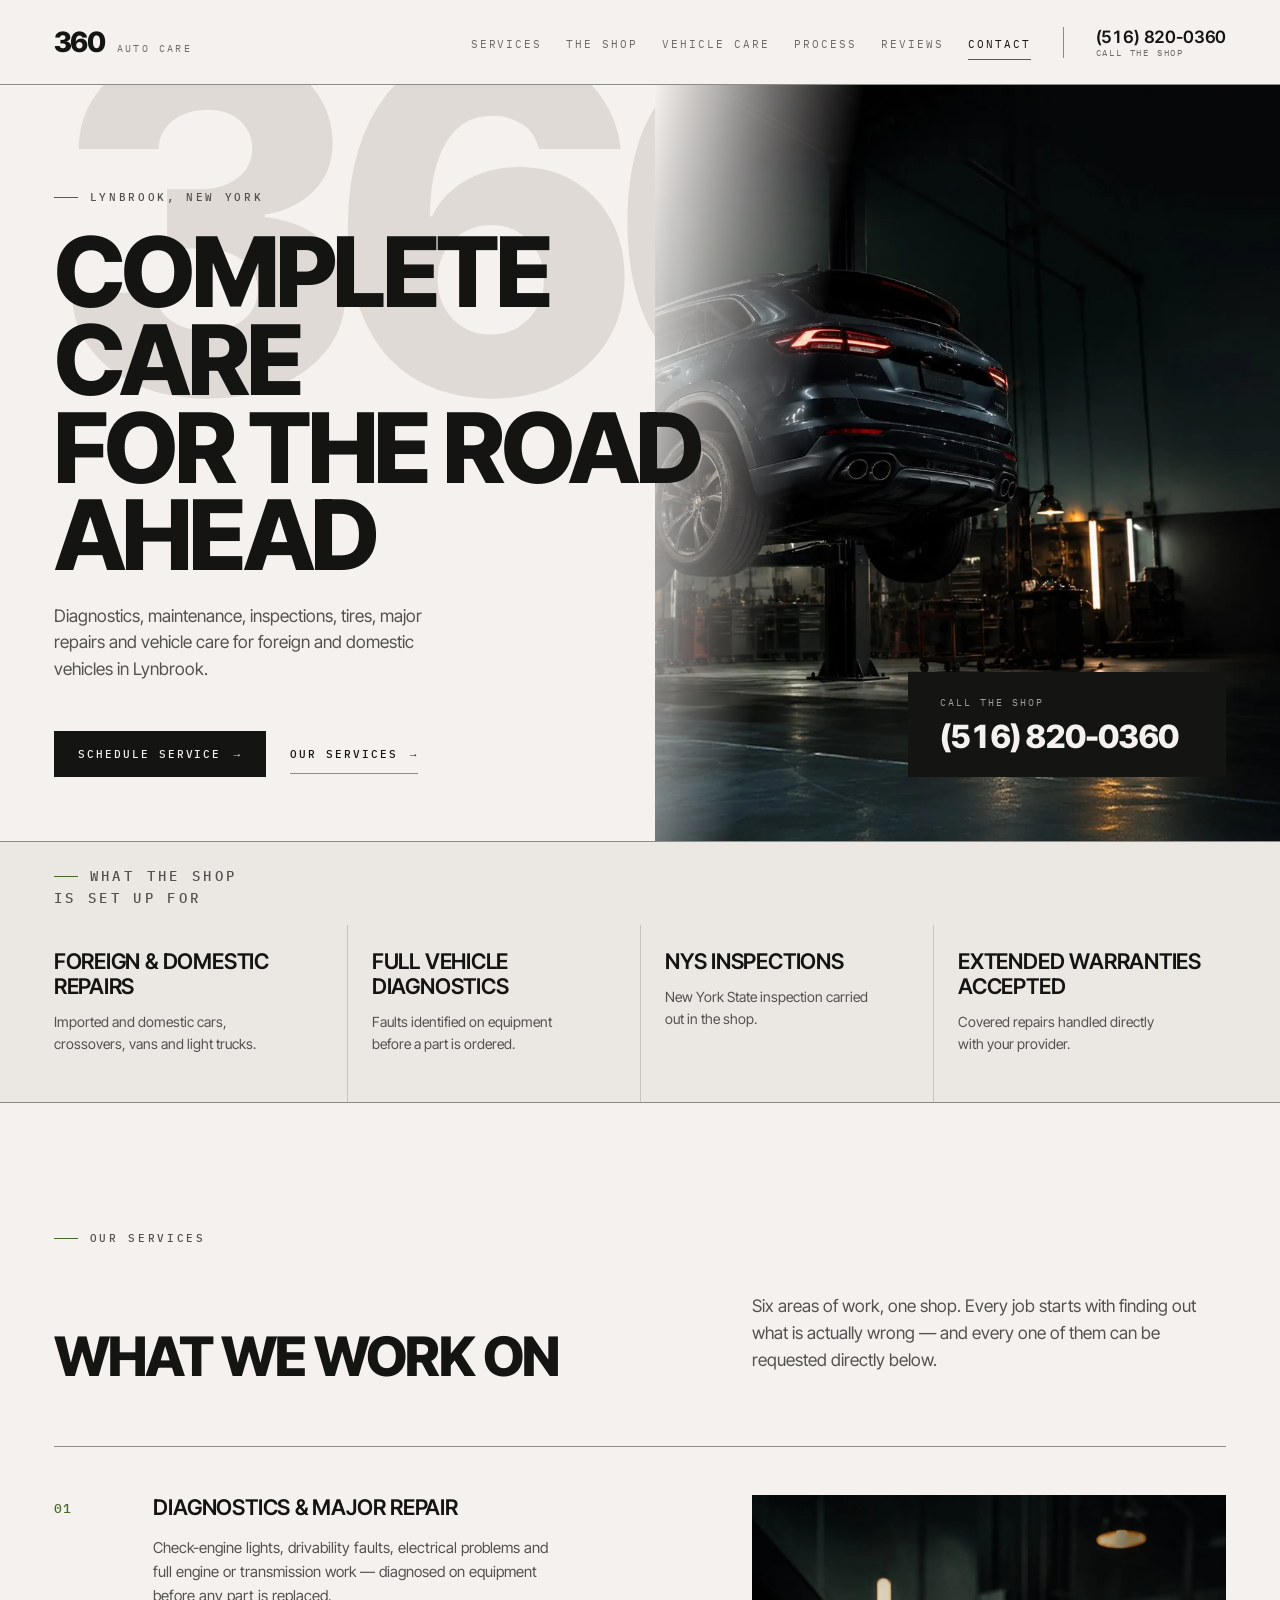
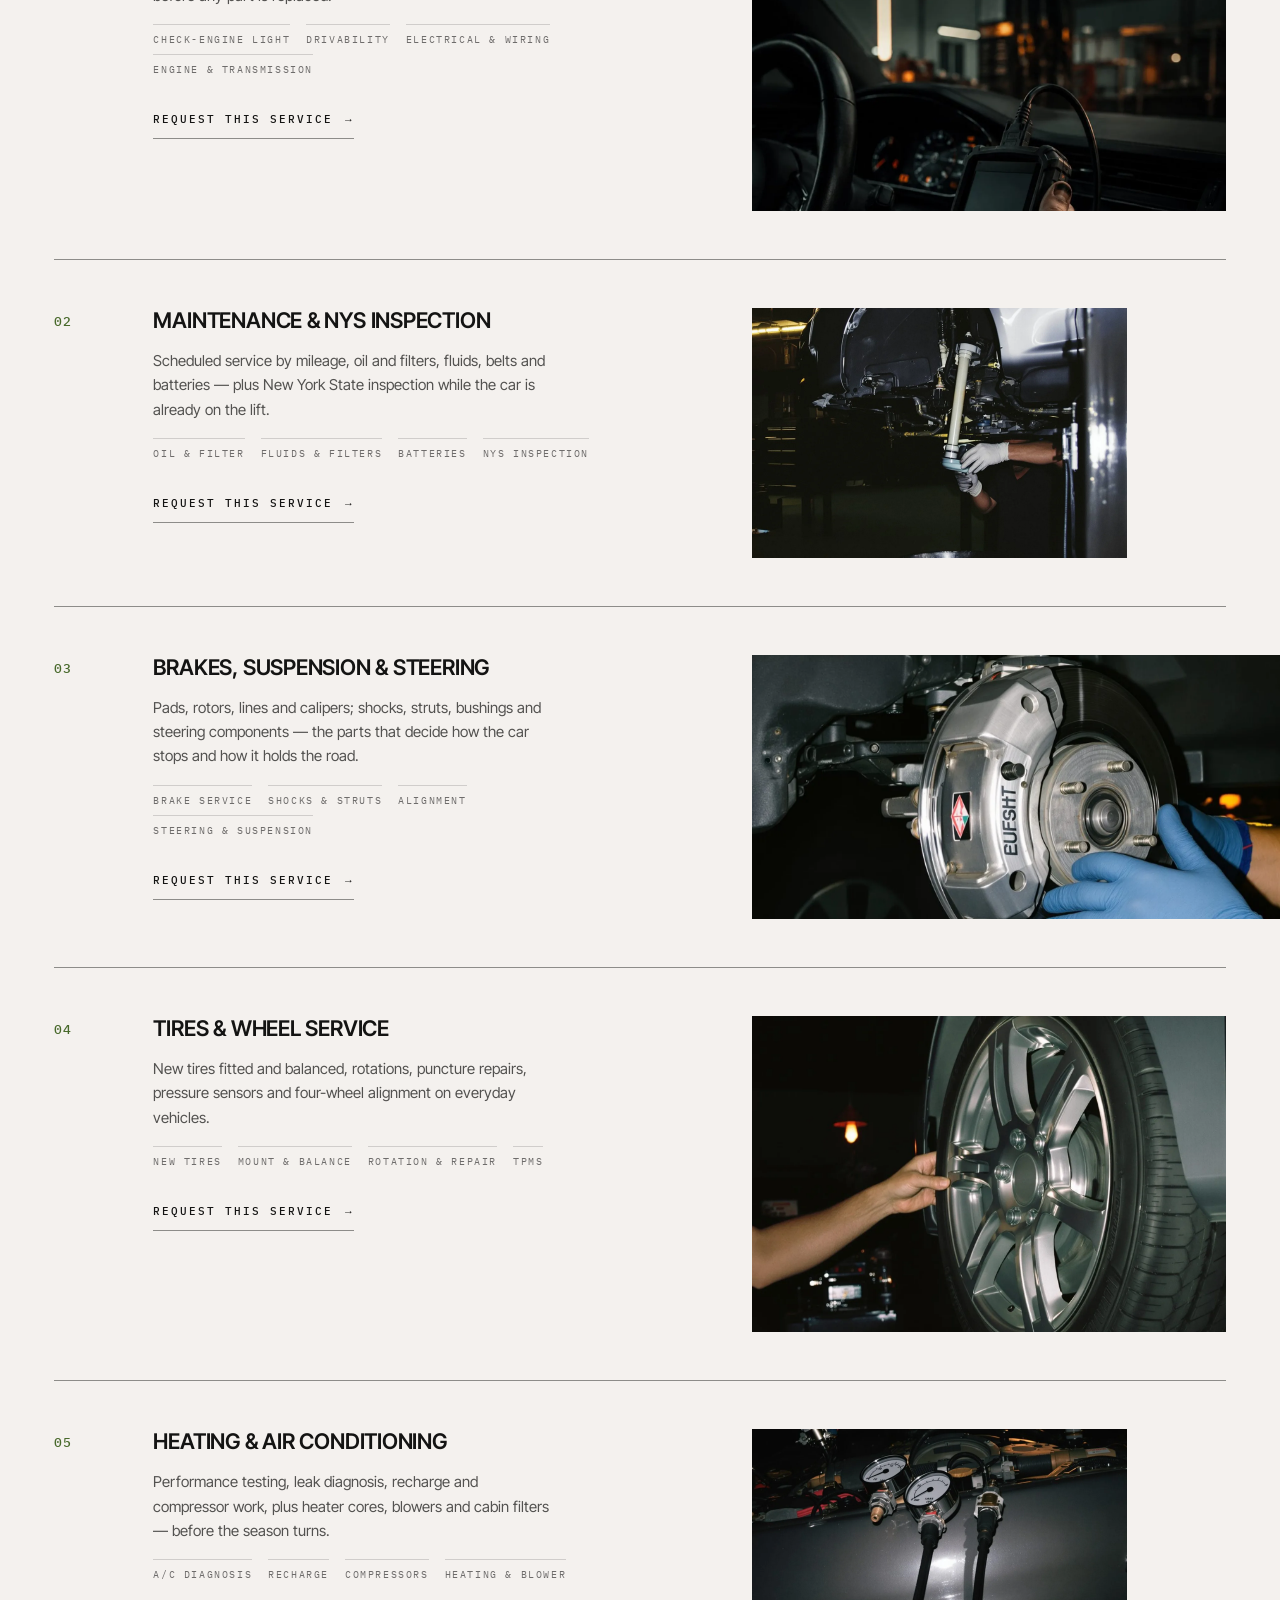
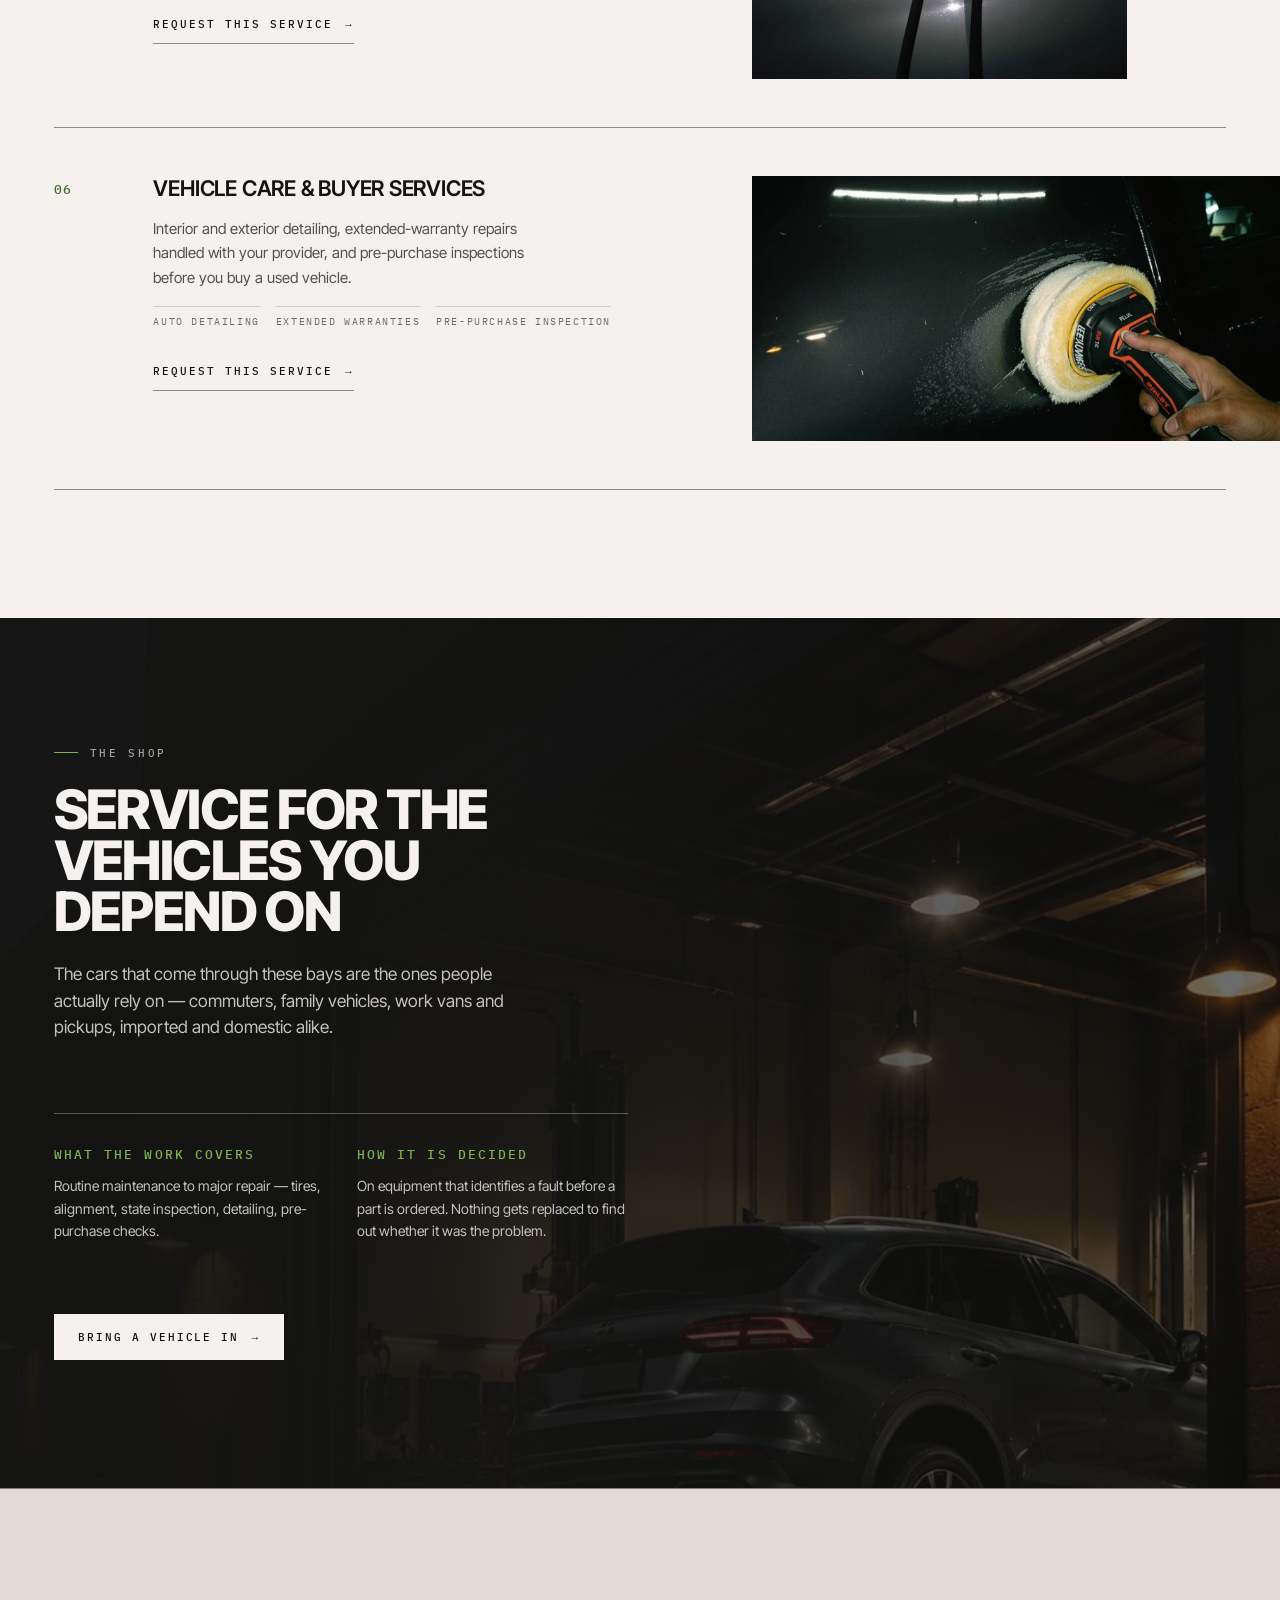
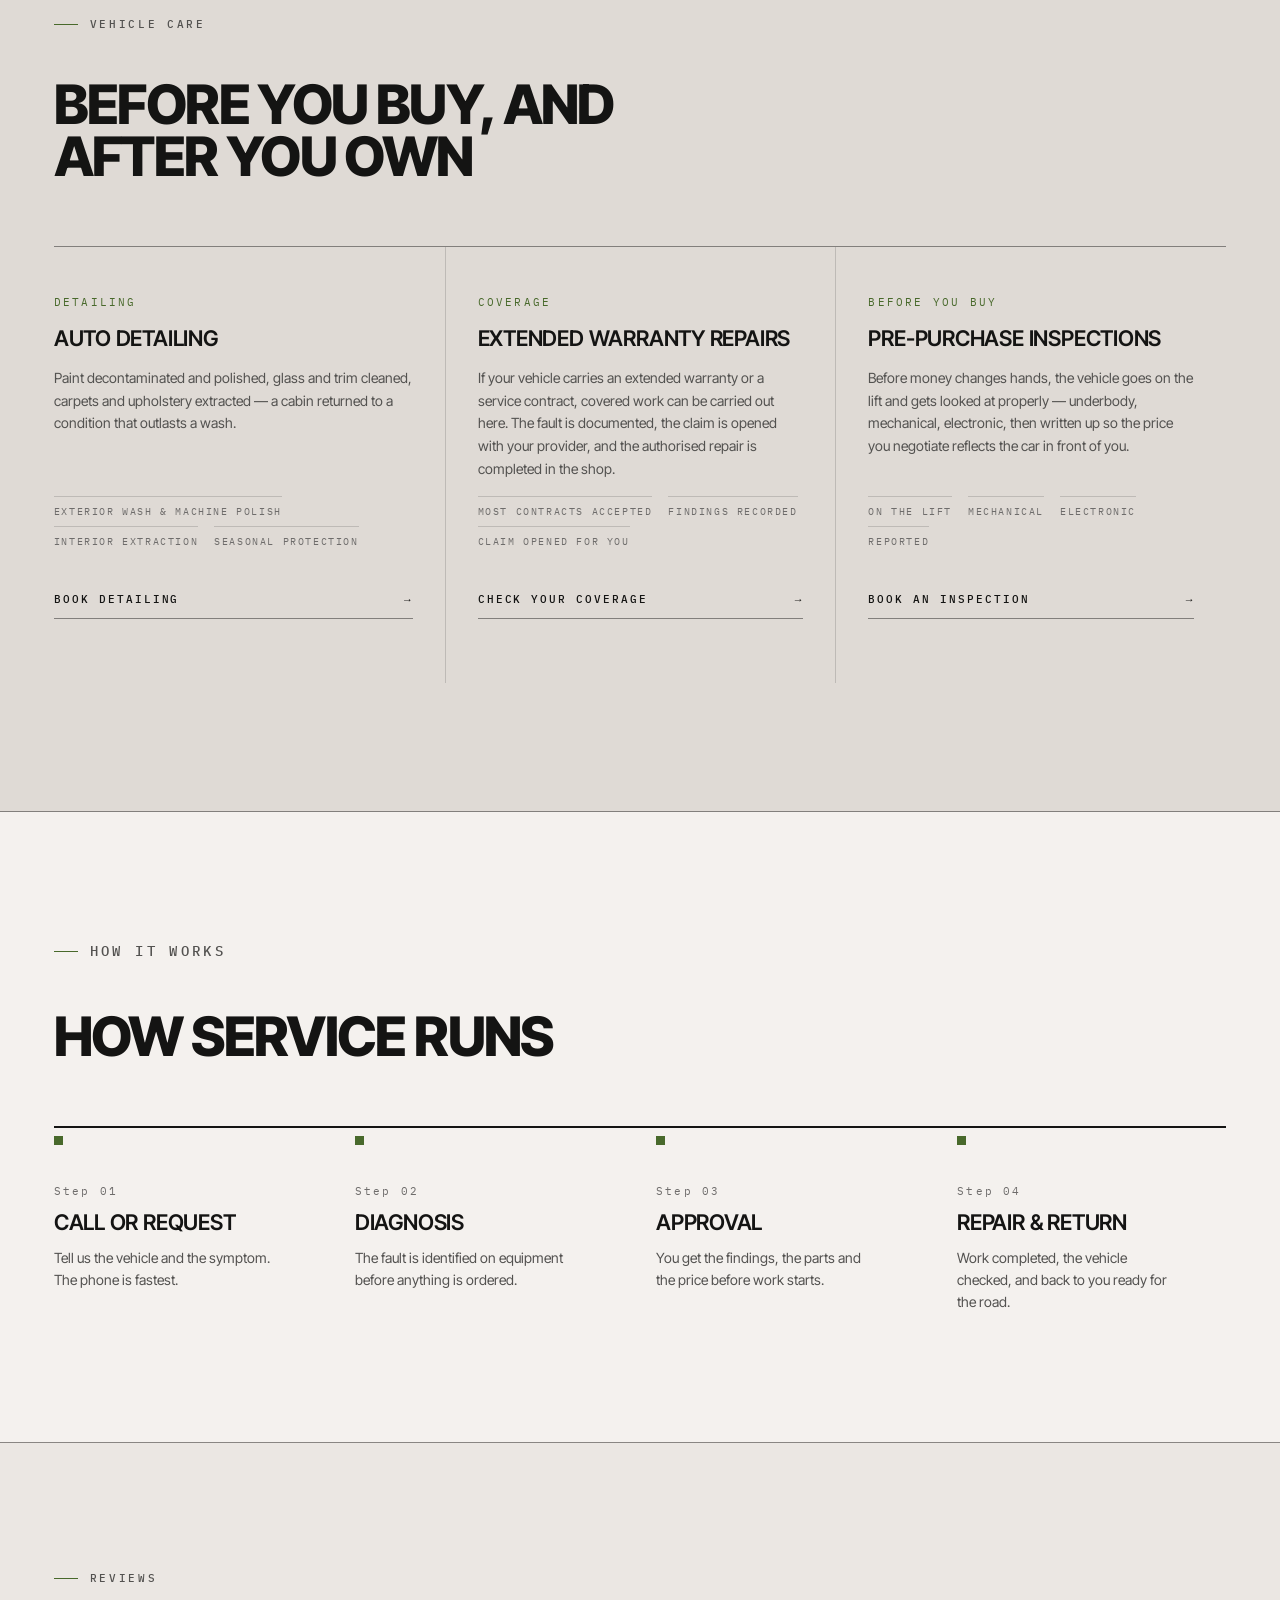
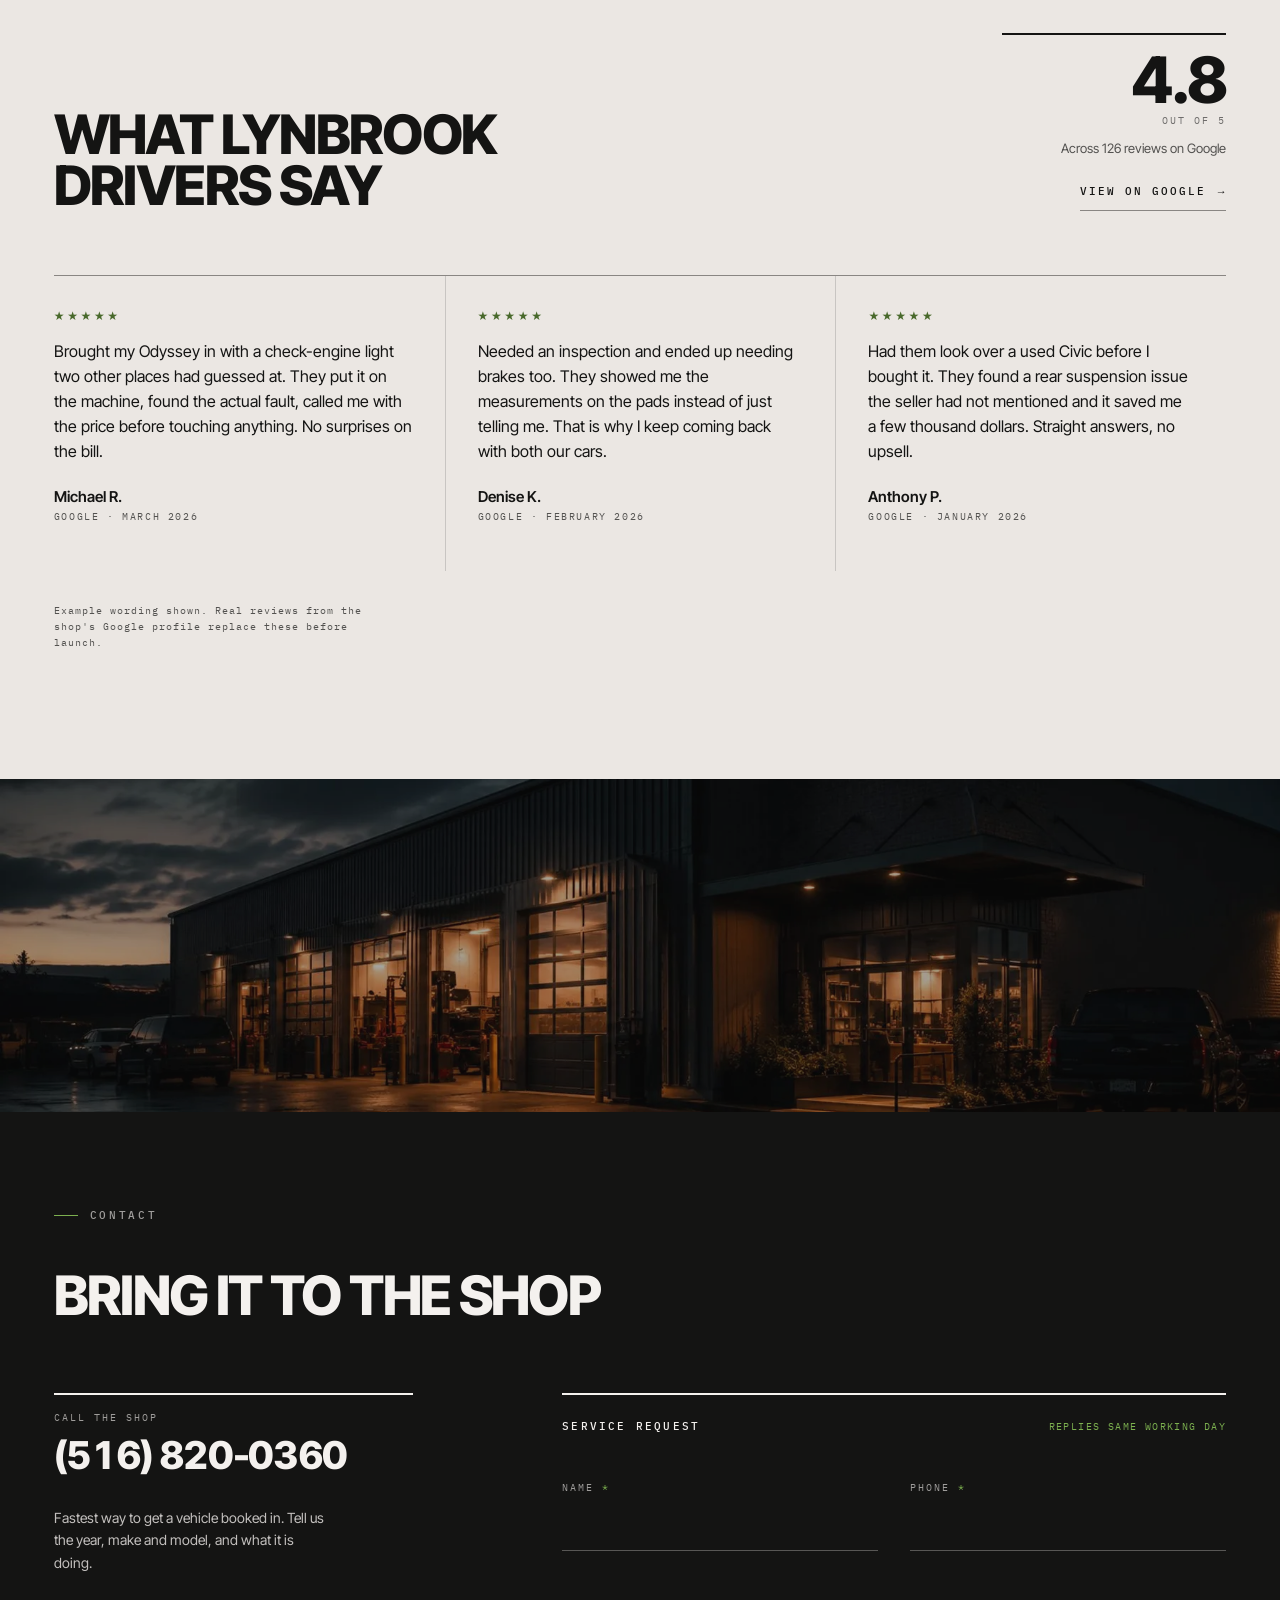
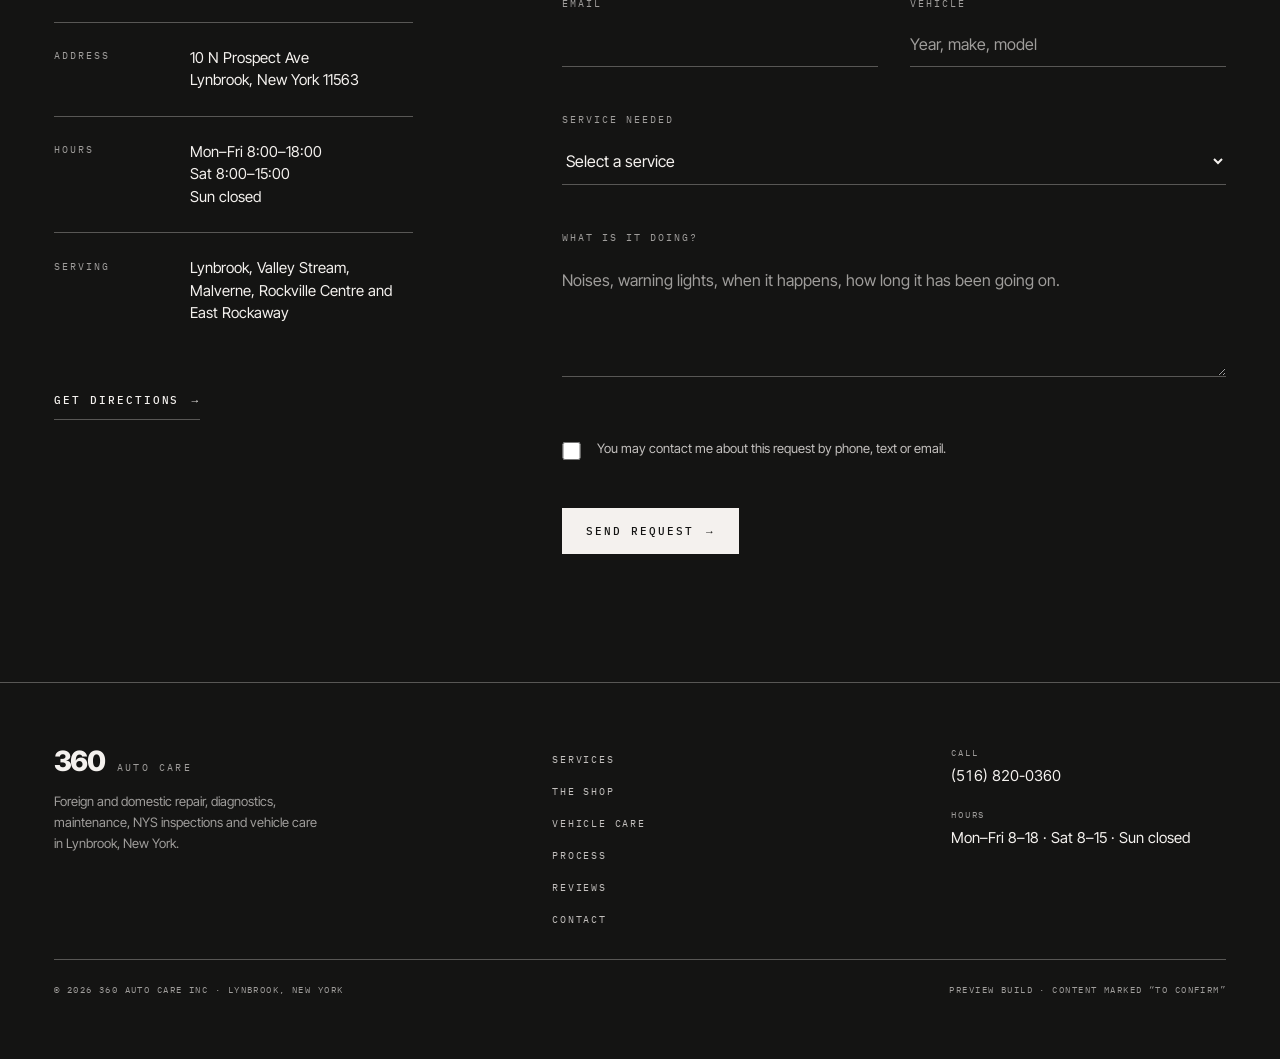
==== 360/index.html @ 4c051ec0 "360: complete redesign of the 360 Auto Care preview Architecture preserved in full — 26 headings, 9 " ====
<!doctype html>
<html lang="en">
<head>
<meta charset="utf-8">
<meta name="viewport" content="width=device-width,initial-scale=1">
<title>360 Auto Care Inc — Foreign &amp; Domestic Repair · Lynbrook, NY</title>
<meta name="description" content="Diagnostics, maintenance, NYS inspections, tires, major repair and vehicle care for foreign and domestic vehicles in Lynbrook, New York. The fault is identified on equipment before any part is ordered.">
<meta name="theme-color" content="#f4f1ee">
<link rel="stylesheet" href="assets/css/main.css">
</head>
<body>
<a class="skip" href="#main">Skip to content</a>

<!-- =====================================================================
     MASTHEAD
     ================================================================== -->
<header class="mh" id="mh">
  <div class="wrap mh__in">
    <a class="wm" href="#main"><b>360</b><span>Auto Care</span></a>

    <button class="burger" type="button" aria-expanded="false" aria-controls="nav"
      aria-label="Menu"><span></span><span></span><span></span></button>

    <nav id="nav" aria-label="Sections">
      <ul>
        <li><a href="#services">Services</a></li>
        <li><a href="#shop">The Shop</a></li>
        <li><a href="#care">Vehicle Care</a></li>
        <li><a href="#process">Process</a></li>
        <li><a href="#reviews">Reviews</a></li>
        <li><a href="#contact">Contact</a></li>
      </ul>
    </nav>

    <a class="mh__tel" href="tel:+15168200360" aria-label="Call the shop on 516 820 0360">
      <b>(516)&nbsp;820-0360</b><span>Call the shop</span></a>
  </div>
</header>

<main id="main">

  <!-- ===================================================================
       HERO — the wordmark is the graphic construction and the photograph
       overlaps it, per vault/beings-co (rating 3)
       ================================================================ -->
  <section class="hero">
    <div class="hero__num" aria-hidden="true">360</div>
    <div class="hero__ph">
      <img src="assets/img/hero.webp" width="2200" height="1240" fetchpriority="high"
        alt="A dark SUV raised on a two-post lift in the workshop, lit by a low warm work lamp.">
    </div>

    <div class="wrap hero__in">
      <div class="hero__say">
        <p class="t-eyebrow">Lynbrook, New York</p>
        <h1 class="t-display">Complete care<br>for the road ahead</h1>
        <p class="t-lead">Diagnostics, maintenance, inspections, tires, major repairs and
          vehicle care for foreign and domestic vehicles in Lynbrook.</p>
        <div class="hero__act">
          <a class="btn" href="#contact">Schedule service <i aria-hidden="true">&rarr;</i></a>
          <a class="lnk" href="#services">Our services <i aria-hidden="true">&rarr;</i></a>
        </div>
      </div>

      <a class="hero__tel" href="tel:+15168200360">
        <span>Call the shop</span><b>(516)&nbsp;820-0360</b></a>
    </div>
  </section>

  <!-- ===================================================================
       THE FOUR FACTS
       ================================================================ -->
  <section class="facts" aria-label="What the shop is set up for">
    <div class="wrap facts__in">
      <p class="t-eyebrow facts__lab">What the shop is set up for</p>

      <article>
        <h3 class="t-h3">Foreign &amp; domestic repairs</h3>
        <p>Imported and domestic cars, crossovers, vans and light trucks.</p>
      </article>
      <article>
        <h3 class="t-h3">Full vehicle diagnostics</h3>
        <p>Faults identified on equipment before a part is ordered.</p>
      </article>
      <article>
        <h3 class="t-h3">NYS inspections</h3>
        <p>New York State inspection carried out in the shop.</p>
      </article>
      <article>
        <h3 class="t-h3">Extended warranties accepted</h3>
        <p>Covered repairs handled directly with your provider.</p>
      </article>
    </div>
  </section>

  <!-- ===================================================================
       SERVICES — a ledger, not a card grid (vault/rmsothebys-com, out)
       ================================================================ -->
  <section class="sec" id="services">
    <div class="wrap">
      <div class="sec__head">
        <p class="t-eyebrow">Our services</p>
        <h2 class="t-h2">What we work on</h2>
        <p class="t-lead">Six areas of work, one shop. Every job starts with finding out what
          is actually wrong — and every one of them can be requested directly below.</p>
      </div>

      <div class="ledger">
        <article class="row">
          <p class="row__n">01</p>
          <div class="row__txt">
            <h3 class="t-h3">Diagnostics &amp; major repair</h3>
            <p class="t-body">Check-engine lights, drivability faults, electrical problems and
              full engine or transmission work — diagnosed on equipment before any part is
              replaced.</p>
            <ul class="chips">
              <li>Check-engine light</li><li>Drivability</li>
              <li>Electrical &amp; wiring</li><li>Engine &amp; transmission</li>
            </ul>
            <a class="lnk" href="#contact" data-service="Diagnostics &amp; Major Repair">
              Request this service <i aria-hidden="true">&rarr;</i></a>
          </div>
          <div class="row__ph"><img src="assets/img/svc-01.webp" width="1500" height="1000"
            loading="lazy" alt="A technician's hand holding a diagnostic scan tool inside a car, the workshop lights out of focus through the windscreen."></div>
        </article>

        <article class="row">
          <p class="row__n">02</p>
          <div class="row__txt">
            <h3 class="t-h3">Maintenance &amp; NYS inspection</h3>
            <p class="t-body">Scheduled service by mileage, oil and filters, fluids, belts and
              batteries — plus New York State inspection while the car is already on the lift.</p>
            <ul class="chips">
              <li>Oil &amp; filter</li><li>Fluids &amp; filters</li>
              <li>Batteries</li><li>NYS inspection</li>
            </ul>
            <a class="lnk" href="#contact" data-service="Maintenance &amp; NYS Inspection">
              Request this service <i aria-hidden="true">&rarr;</i></a>
          </div>
          <div class="row__ph"><img src="assets/img/svc-02.webp" width="1500" height="1000"
            loading="lazy" alt="Gloved hands removing an oil filter beneath a raised sedan, with a drain pan on the floor below."></div>
        </article>

        <article class="row">
          <p class="row__n">03</p>
          <div class="row__txt">
            <h3 class="t-h3">Brakes, suspension &amp; steering</h3>
            <p class="t-body">Pads, rotors, lines and calipers; shocks, struts, bushings and
              steering components — the parts that decide how the car stops and how it holds
              the road.</p>
            <ul class="chips">
              <li>Brake service</li><li>Shocks &amp; struts</li>
              <li>Alignment</li><li>Steering &amp; suspension</li>
            </ul>
            <a class="lnk" href="#contact" data-service="Brakes, Suspension &amp; Steering">
              Request this service <i aria-hidden="true">&rarr;</i></a>
          </div>
          <div class="row__ph"><img src="assets/img/svc-03.webp" width="1500" height="1000"
            loading="lazy" alt="An exposed brake rotor and caliper on a front hub with the wheel removed, a gloved hand fitting a new pad."></div>
        </article>

        <article class="row">
          <p class="row__n">04</p>
          <div class="row__txt">
            <h3 class="t-h3">Tires &amp; wheel service</h3>
            <p class="t-body">New tires fitted and balanced, rotations, puncture repairs,
              pressure sensors and four-wheel alignment on everyday vehicles.</p>
            <ul class="chips">
              <li>New tires</li><li>Mount &amp; balance</li>
              <li>Rotation &amp; repair</li><li>TPMS</li>
            </ul>
            <a class="lnk" href="#contact" data-service="Tires &amp; Wheel Service">
              Request this service <i aria-hidden="true">&rarr;</i></a>
          </div>
          <div class="row__ph"><img src="assets/img/svc-04.webp" width="1500" height="1000"
            loading="lazy" alt="A tire and alloy wheel on a balancing machine, a technician's hand steadying the rim."></div>
        </article>

        <article class="row">
          <p class="row__n">05</p>
          <div class="row__txt">
            <h3 class="t-h3">Heating &amp; air conditioning</h3>
            <p class="t-body">Performance testing, leak diagnosis, recharge and compressor work,
              plus heater cores, blowers and cabin filters — before the season turns.</p>
            <ul class="chips">
              <li>A/C diagnosis</li><li>Recharge</li>
              <li>Compressors</li><li>Heating &amp; blower</li>
            </ul>
            <a class="lnk" href="#contact" data-service="Heating &amp; Air Conditioning">
              Request this service <i aria-hidden="true">&rarr;</i></a>
          </div>
          <div class="row__ph"><img src="assets/img/svc-05.webp" width="1500" height="1000"
            loading="lazy" alt="An air-conditioning manifold gauge set resting on a fender with service hoses running into the engine bay."></div>
        </article>

        <article class="row">
          <p class="row__n">06</p>
          <div class="row__txt">
            <h3 class="t-h3">Vehicle care &amp; buyer services</h3>
            <p class="t-body">Interior and exterior detailing, extended-warranty repairs handled
              with your provider, and pre-purchase inspections before you buy a used vehicle.</p>
            <ul class="chips">
              <li>Auto detailing</li><li>Extended warranties</li>
              <li>Pre-purchase inspection</li>
            </ul>
            <a class="lnk" href="#contact" data-service="Vehicle Care &amp; Buyer Services">
              Request this service <i aria-hidden="true">&rarr;</i></a>
          </div>
          <div class="row__ph"><img src="assets/img/svc-06.webp" width="1500" height="1000"
            loading="lazy" alt="A dual-action polisher held against the dark door panel of a family sedan."></div>
        </article>
      </div>
    </div>
  </section>

  <!-- ===================================================================
       THE SHOP — the one full-strength photographic mass
       ================================================================ -->
  <section class="shop on-ink" id="shop">
    <div class="shop__ph" aria-hidden="true">
      <img src="assets/img/shop.webp" width="1800" height="1100" loading="lazy" alt="">
    </div>
    <div class="wrap shop__in">
      <div class="shop__say">
        <p class="t-eyebrow">The shop</p>
        <h2 class="t-h2">Service for the vehicles you depend on</h2>
        <p class="t-lead">The cars that come through these bays are the ones people actually
          rely on — commuters, family vehicles, work vans and pickups, imported and domestic
          alike.</p>
      </div>

      <div class="shop__pts">
        <div>
          <h3>What the work covers</h3>
          <p>Routine maintenance to major repair — tires, alignment, state inspection,
            detailing, pre-purchase checks.</p>
        </div>
        <div>
          <h3>How it is decided</h3>
          <p>On equipment that identifies a fault before a part is ordered. Nothing gets
            replaced to find out whether it was the problem.</p>
        </div>
      </div>

      <a class="btn" href="#contact">Bring a vehicle in <i aria-hidden="true">&rarr;</i></a>
    </div>
  </section>

  <!-- ===================================================================
       VEHICLE CARE — no photography and a heavier ground, so it reads as a
       different kind of section rather than a second run of the ledger
       ================================================================ -->
  <section class="care sec" id="care">
    <div class="wrap">
      <div class="sec__head">
        <p class="t-eyebrow">Vehicle care</p>
        <h2 class="t-h2">Before you buy, and after you own</h2>
      </div>

      <div class="care__grid">
        <article>
          <p class="t-mono">Detailing</p>
          <h3 class="t-h3">Auto detailing</h3>
          <p class="t-body">Paint decontaminated and polished, glass and trim cleaned, carpets
            and upholstery extracted — a cabin returned to a condition that outlasts a wash.</p>
          <ul class="chips">
            <li>Exterior wash &amp; machine polish</li><li>Interior extraction</li>
            <li>Seasonal protection</li>
          </ul>
          <a class="lnk" href="#contact" data-service="Vehicle Care &amp; Buyer Services">
            Book detailing <i aria-hidden="true">&rarr;</i></a>
        </article>

        <article>
          <p class="t-mono">Coverage</p>
          <h3 class="t-h3">Extended warranty repairs</h3>
          <p class="t-body">If your vehicle carries an extended warranty or a service contract,
            covered work can be carried out here. The fault is documented, the claim is opened
            with your provider, and the authorised repair is completed in the shop.</p>
          <ul class="chips">
            <li>Most contracts accepted</li><li>Findings recorded</li>
            <li>Claim opened for you</li>
          </ul>
          <a class="lnk" href="#contact" data-service="Vehicle Care &amp; Buyer Services">
            Check your coverage <i aria-hidden="true">&rarr;</i></a>
        </article>

        <article>
          <p class="t-mono">Before you buy</p>
          <h3 class="t-h3">Pre-purchase inspections</h3>
          <p class="t-body">Before money changes hands, the vehicle goes on the lift and gets
            looked at properly — underbody, mechanical, electronic, then written up so the price
            you negotiate reflects the car in front of you.</p>
          <ul class="chips">
            <li>On the lift</li><li>Mechanical</li><li>Electronic</li><li>Reported</li>
          </ul>
          <a class="lnk" href="#contact" data-service="Vehicle Care &amp; Buyer Services">
            Book an inspection <i aria-hidden="true">&rarr;</i></a>
        </article>
      </div>
    </div>
  </section>

  <!-- ===================================================================
       PROCESS
       ================================================================ -->
  <section class="sec proc" id="process">
    <div class="wrap">
      <div class="sec__head">
        <p class="t-eyebrow">How it works</p>
        <h2 class="t-h2">How service runs</h2>
      </div>

      <div class="proc__grid">
        <article>
          <span class="proc__n">Step 01</span>
          <h3 class="t-h3">Call or request</h3>
          <p>Tell us the vehicle and the symptom. The phone is fastest.</p>
        </article>
        <article>
          <span class="proc__n">Step 02</span>
          <h3 class="t-h3">Diagnosis</h3>
          <p>The fault is identified on equipment before anything is ordered.</p>
        </article>
        <article>
          <span class="proc__n">Step 03</span>
          <h3 class="t-h3">Approval</h3>
          <p>You get the findings, the parts and the price before work starts.</p>
        </article>
        <article>
          <span class="proc__n">Step 04</span>
          <h3 class="t-h3">Repair &amp; return</h3>
          <p>Work completed, the vehicle checked, and back to you ready for the road.</p>
        </article>
      </div>
    </div>
  </section>

  <!-- ===================================================================
       REVIEWS
       ================================================================ -->
  <section class="sec rev" id="reviews">
    <div class="wrap">
      <div class="rev__top">
        <p class="t-eyebrow">Reviews</p>
        <h2 class="t-h2">What Lynbrook drivers say</h2>
        <div class="rev__score">
          <b>4.8</b><em>out of 5</em>
          <p>Across 126 reviews on Google</p>
          <a class="lnk" href="https://www.google.com/maps/search/?api=1&amp;query=360+Auto+Care+Inc%2C+10+N+Prospect+Ave%2C+Lynbrook%2C+NY+11563"
            target="_blank" rel="noopener">View on Google <i aria-hidden="true">&rarr;</i></a>
        </div>
      </div>

      <div class="rev__grid">
        <blockquote>
          <span class="stars" aria-label="5 out of 5">&#9733;&#9733;&#9733;&#9733;&#9733;</span>
          <p>Brought my Odyssey in with a check-engine light two other places had guessed at.
            They put it on the machine, found the actual fault, called me with the price before
            touching anything. No surprises on the bill.</p>
          <footer><b>Michael R.</b>Google &middot; March 2026</footer>
        </blockquote>
        <blockquote>
          <span class="stars" aria-label="5 out of 5">&#9733;&#9733;&#9733;&#9733;&#9733;</span>
          <p>Needed an inspection and ended up needing brakes too. They showed me the
            measurements on the pads instead of just telling me. That is why I keep coming back
            with both our cars.</p>
          <footer><b>Denise K.</b>Google &middot; February 2026</footer>
        </blockquote>
        <blockquote>
          <span class="stars" aria-label="5 out of 5">&#9733;&#9733;&#9733;&#9733;&#9733;</span>
          <p>Had them look over a used Civic before I bought it. They found a rear suspension
            issue the seller had not mentioned and it saved me a few thousand dollars. Straight
            answers, no upsell.</p>
          <footer><b>Anthony P.</b>Google &middot; January 2026</footer>
        </blockquote>
      </div>

      <p class="rev__note">Example wording shown. Real reviews from the shop's Google profile
        replace these before launch.</p>
    </div>
  </section>

  <!-- ===================================================================
       CONTACT — brand expression gives way to the working tool
       ================================================================ -->
  <section class="ct on-ink" id="contact">
    <div class="ct__ph" aria-hidden="true">
      <img src="assets/img/exterior.webp" width="1800" height="980" loading="lazy" alt="">
    </div>

    <div class="wrap ct__in">
      <p class="t-eyebrow">Contact</p>
      <h2 class="t-h2">Bring it to the shop</h2>

      <div class="ct__side">
        <a class="ct__tel" href="tel:+15168200360">
          <span>Call the shop</span><b>(516)&nbsp;820-0360</b></a>
        <p>Fastest way to get a vehicle booked in. Tell us the year, make and model, and what
          it is doing.</p>

        <div class="ct__facts">
          <dl>
            <dt>Address</dt>
            <dd>10 N Prospect Ave<br>Lynbrook, New York 11563</dd>
          </dl>
          <dl>
            <dt>Hours</dt>
            <dd>Mon&ndash;Fri 8:00&ndash;18:00<br>Sat 8:00&ndash;15:00<br>Sun closed</dd>
          </dl>
          <dl>
            <dt>Serving</dt>
            <dd>Lynbrook, Valley Stream, Malverne, Rockville Centre and East Rockaway</dd>
          </dl>
        </div>

        <a class="lnk" href="https://www.google.com/maps/search/?api=1&amp;query=360+Auto+Care+Inc%2C+10+N+Prospect+Ave%2C+Lynbrook%2C+NY+11563"
          target="_blank" rel="noopener">Get directions <i aria-hidden="true">&rarr;</i></a>
      </div>

      <form class="ct__form" id="req" novalidate>
        <header>
          <b>Service request</b>
          <span>Replies same working day</span>
        </header>

        <div class="fgrid">
          <p class="f">
            <label for="f-name">Name <em>*</em></label>
            <input id="f-name" name="name" type="text" autocomplete="name" required>
            <span class="f__err" data-err></span>
          </p>
          <p class="f">
            <label for="f-phone">Phone <em>*</em></label>
            <input id="f-phone" name="phone" type="tel" autocomplete="tel" required>
            <span class="f__err" data-err></span>
          </p>
          <p class="f">
            <label for="f-email">Email</label>
            <input id="f-email" name="email" type="email" autocomplete="email">
            <span class="f__err" data-err></span>
          </p>
          <p class="f">
            <label for="f-vehicle">Vehicle</label>
            <input id="f-vehicle" name="vehicle" type="text" placeholder="Year, make, model">
            <span class="f__err" data-err></span>
          </p>
          <p class="f f--wide">
            <label for="f-service">Service needed</label>
            <select id="f-service" name="service">
              <option value="">Select a service</option>
              <option>Diagnostics &amp; Major Repair</option>
              <option>Maintenance &amp; NYS Inspection</option>
              <option>Brakes, Suspension &amp; Steering</option>
              <option>Tires &amp; Wheel Service</option>
              <option>Heating &amp; Air Conditioning</option>
              <option>Vehicle Care &amp; Buyer Services</option>
            </select>
            <span class="f__err" data-err></span>
          </p>
          <p class="f f--wide">
            <label for="f-note">What is it doing?</label>
            <textarea id="f-note" name="note" rows="4"
              placeholder="Noises, warning lights, when it happens, how long it has been going on."></textarea>
            <span class="f__err" data-err></span>
          </p>

          <p class="consent">
            <input id="f-consent" name="consent" type="checkbox">
            <label for="f-consent">You may contact me about this request by phone, text or
              email.</label>
          </p>

          <button class="btn" type="submit">Send request <i aria-hidden="true">&rarr;</i></button>

          <p class="sent" id="sent" role="status" hidden></p>
        </div>
      </form>
    </div>
  </section>
</main>

<!-- =====================================================================
     FOOTER
     ================================================================== -->
<footer class="ft">
  <div class="wrap ft__in">
    <div class="ft__id">
      <a class="wm" href="#main"><b>360</b><span>Auto Care</span></a>
      <p>Foreign and domestic repair, diagnostics, maintenance, NYS inspections and vehicle
        care in Lynbrook, New York.</p>
    </div>

    <nav class="ft__nav" aria-label="Footer">
      <ul>
        <li><a href="#services">Services</a></li>
        <li><a href="#shop">The Shop</a></li>
        <li><a href="#care">Vehicle Care</a></li>
        <li><a href="#process">Process</a></li>
        <li><a href="#reviews">Reviews</a></li>
        <li><a href="#contact">Contact</a></li>
      </ul>
    </nav>

    <dl class="ft__meta">
      <dt>Call</dt>
      <dd><a href="tel:+15168200360">(516)&nbsp;820-0360</a></dd>
      <dt>Hours</dt>
      <dd>Mon&ndash;Fri 8&ndash;18 &middot; Sat 8&ndash;15 &middot; Sun closed</dd>
    </dl>

    <div class="ft__end">
      <span>&copy; 2026 360 Auto Care Inc &middot; Lynbrook, New York</span>
      <span>Preview build &middot; content marked &ldquo;to confirm&rdquo;</span>
    </div>
  </div>
</footer>

<script src="assets/js/main.js" defer></script>
</body>
</html>
---- 360/assets/css/main.css ----
/* ===========================================================================
   360 AUTO CARE INC — Lynbrook, New York
   Complete redesign of sigovs.github.io/360_anan_preview/index2.html.
   Every section, every link and every form field of the original is present.
   Not affiliated with the shop; a design study.

   THE THREE VAULT DECISIONS THAT SHAPED THIS FILE
   -----------------------------------------------
   carvana-com (rating 2) — recorded verdict: "если использовать Carvana как
     visual reference, почти наверняка получится обычный blue dealership
     template", and its weaknesses name white cards, soft shadows, rounded
     controls, and typography that does interface work without participating
     in the art direction. So: no card, no shadow, no radius anywhere on this
     page, and the wordmark is set as a structural element rather than a logo
     dropped in a corner.
   rmsothebys-com (rating 1, out) — repetitive card grids, mechanical 50/50
     bands, metronomic cadence, negative space as passive separation. The six
     services were a 3x2 card grid in the original; here they are a ledger
     whose photograph changes place on a three-beat against a six-row list, so
     the cadence never settles.
   beings-co (rating 3, the highest in the vault) — the oversized wordmark
     works as logo, headline and graphic construction at once, and the imagery
     conflicts with and overlaps it. That is the hero.

   THE PALETTE IS MEASURED, NOT CHOSEN
   -----------------------------------
   Saturation-weighted hue census of all nine photographs:
     10-49deg   68.4%   the shop's own tungsten and sodium light
     190-229deg 20.6%   dusk, wet tarmac, LED
     90-99deg    0.068% <- nothing
   The original site's accent is electric blue, which is 20.6% of what the
   photographs already own: it cannot be told apart from the evidence. The
   ground and the ink here take the warm family the pictures actually are; the
   signal takes 92deg, which they do not contain at all.
   ======================================================================== */

@font-face{font-family:'Inter Tight';font-weight:400;font-style:normal;font-display:swap;
  src:url(../fonts/inter-tight-400.woff2) format('woff2')}
@font-face{font-family:'Inter Tight';font-weight:500;font-style:normal;font-display:swap;
  src:url(../fonts/inter-tight-500.woff2) format('woff2')}
@font-face{font-family:'Inter Tight';font-weight:600;font-style:normal;font-display:swap;
  src:url(../fonts/inter-tight-600.woff2) format('woff2')}
@font-face{font-family:'Inter Tight';font-weight:800;font-style:normal;font-display:swap;
  src:url(../fonts/inter-tight-800.woff2) format('woff2')}
@font-face{font-family:'Plex Mono';font-weight:400;font-style:normal;font-display:swap;
  src:url(../fonts/plex-mono-400.woff2) format('woff2')}
@font-face{font-family:'Plex Mono';font-weight:500;font-style:normal;font-display:swap;
  src:url(../fonts/plex-mono-500.woff2) format('woff2')}

:root{
  /* ---- ground: hue 30deg, the census peak, at 14-20% chroma -------------- */
  --paper:#f4f1ee;
  --paper-2:#ebe7e3;
  --paper-3:#dfdad5;

  /* ---- ink: the mean of 2,126,012 pixels below L 0.055 across all nine
       frames is rgb(19,20,17); lifted to a usable ink it is #141413 ------- */
  --ink:#141413;         /* 16.38 / 14.99 / 13.28 : 1 on paper / -2 / -3 */
  --ink-2:#535250;       /*  6.94 /  6.35 /  5.62 — body, safe on all three */
  --ink-3:#6e6c6b;       /*  4.64 /  4.25 /  3.76 — ONLY on --paper */
  --ink-4:#8d8b89;       /*  3.01 on paper — non-text only */
  --rule:rgba(20,20,19,.46);    /* 3.01:1, structural boundaries */
  --rule-hair:rgba(20,20,19,.16);
  --on-ink:#f4f1ee;      /* 16.38:1 reversed */
  --on-ink-2:#c3c0be;    /* 10.21:1 */
  --on-ink-3:#9f9d9b;    /*  6.82:1 */
  --rule-ink:rgba(244,241,238,.30);

  /* ---- the signal: 92deg, held by 0.068% of the photography --------------
       Solved against the DARKEST ground it is ever set on, not the lightest,
       so one value is valid everywhere: 5.60 / 5.13 / 4.54 : 1 on paper /
       -2 / -3, and 5.60:1 as a filled block carrying paper text. */
  --signal:#48692b;
  --signal-lt:#7cb04f;   /* 7.18:1 on ink */

  /* ---- the ramp (spacing-taste I2, 4px) ---------------------------------- */
  --s1:.25rem; --s2:.5rem;  --s3:.75rem;  --s4:1rem;   --s5:1.5rem;
  --s6:2rem;   --s7:3rem;   --s8:4rem;    --s9:6rem;   --s10:8rem; --s11:12rem;

  --pad:clamp(1.25rem,4.2vw,4rem);
  --maxw:88rem;
  --bleed:calc((100vw - min(100vw, var(--maxw))) / 2 + var(--pad));
  --e:cubic-bezier(.22,.61,.36,1);
}

*{margin:0;padding:0;box-sizing:border-box}
html{-webkit-text-size-adjust:100%;scroll-behavior:smooth;scroll-padding-top:5.5rem}
@media (prefers-reduced-motion:reduce){ html{scroll-behavior:auto} }

body{background:var(--paper);color:var(--ink);
  font-family:'Inter Tight',system-ui,-apple-system,sans-serif;font-weight:400;
  font-synthesis-weight:none;-webkit-font-smoothing:antialiased;
  overflow-x:hidden}

img{display:block;max-width:100%;height:auto}
::selection{background:var(--ink);color:var(--paper)}

.wrap{width:100%;max-width:var(--maxw);margin-inline:auto;padding-inline:var(--pad)}

.skip{position:absolute;left:-9999px;top:0;z-index:99;
  background:var(--ink);color:var(--on-ink);padding:var(--s3) var(--s5);
  font-family:'Plex Mono',ui-monospace,monospace;font-size:.75rem;letter-spacing:.14em;
  text-transform:uppercase;text-decoration:none}
.skip:focus{left:0}

:where(a,button,input,select,textarea,summary):focus-visible{
  outline:2px solid var(--ink);outline-offset:2px}
.on-ink :where(a,button,input,select,textarea):focus-visible{outline-color:var(--on-ink)}

/* ---- type roles ---------------------------------------------------------
   Two families, and the yield is real: the mono carries every piece of shop
   metadata — job numbers, part categories, hours, mileage-shaped facts — and
   the grotesque carries everything a person says out loud. Nothing crosses. */
.t-mono{font-family:'Plex Mono',ui-monospace,monospace;font-weight:400;
  font-size:.6875rem;letter-spacing:.2em;text-transform:uppercase;line-height:1.4}
/* the eyebrow lands on all three grounds, so it takes the ink that still
   clears 4.5:1 on the darkest of them (--paper-3): --ink-3 measures only
   3.76:1 there, --ink-2 measures 5.63:1 */
.t-eyebrow{font-family:'Plex Mono',ui-monospace,monospace;font-weight:500;
  font-size:.6875rem;letter-spacing:.24em;text-transform:uppercase;color:var(--ink-2)}
.t-eyebrow::before{content:"";display:inline-block;width:1.5rem;height:1px;
  background:var(--signal);vertical-align:.28em;margin-right:var(--s3)}
.on-ink .t-eyebrow{color:var(--on-ink-3)}
.on-ink .t-eyebrow::before{background:var(--signal-lt)}

.t-display{font-weight:800;font-size:clamp(2.6rem,7.6vw,6.6rem);line-height:.9;
  letter-spacing:-.035em;text-transform:uppercase}
.t-h2{font-weight:800;font-size:clamp(1.9rem,4.4vw,3.4rem);line-height:.94;
  letter-spacing:-.03em;text-transform:uppercase}
.t-h3{font-weight:600;font-size:clamp(1.05rem,1.7vw,1.35rem);line-height:1.15;
  letter-spacing:-.01em;text-transform:uppercase}
.t-lead{font-size:clamp(1rem,1.35vw,1.1rem);line-height:1.55;color:var(--ink-2);
  max-width:46ch}
.t-body{font-size:.9375rem;line-height:1.62;color:var(--ink-2);max-width:60ch}
.on-ink .t-lead,.on-ink .t-body{color:var(--on-ink-2)}

/* ---- actions ------------------------------------------------------------
   Two shapes only. A filled ink block is the primary action; a ruled label is
   everything else. No third kind, no radius, no shadow, and no underlined
   sentence pretending to be a button (the rmsothebys banned pattern). */
.btn{display:inline-flex;align-items:center;gap:var(--s3);
  background:var(--ink);color:var(--on-ink);text-decoration:none;border:0;
  padding:var(--s4) var(--s5);cursor:pointer;
  font-family:'Plex Mono',ui-monospace,monospace;font-weight:500;font-size:.6875rem;
  letter-spacing:.18em;text-transform:uppercase;
  transition:background .22s var(--e)}
.btn:hover{background:var(--signal)}
.btn i{font-style:normal;transition:transform .22s var(--e)}
.btn:hover i{transform:translateX(4px)}
.on-ink .btn{background:var(--on-ink);color:var(--ink)}
.on-ink .btn:hover{background:var(--signal-lt)}

.lnk{display:inline-flex;align-items:center;gap:var(--s3);
  color:var(--ink);text-decoration:none;padding-block:var(--s3);
  border-bottom:1px solid var(--rule);
  font-family:'Plex Mono',ui-monospace,monospace;font-weight:500;font-size:.6875rem;
  letter-spacing:.18em;text-transform:uppercase;
  transition:border-color .22s var(--e),color .22s var(--e)}
.lnk:hover{border-color:var(--signal);color:var(--signal)}
.lnk i{font-style:normal;margin-left:auto;transition:transform .22s var(--e)}
.lnk:hover i{transform:translateX(4px)}
.on-ink .lnk{color:var(--on-ink);border-color:var(--rule-ink)}
.on-ink .lnk:hover{border-color:var(--signal-lt);color:var(--signal-lt)}

/* the parts categories: facts, so they are mono and they sit on a rule */
.chips{display:flex;flex-wrap:wrap;gap:var(--s2) var(--s4);margin-top:var(--s4)}
.chips li{list-style:none;font-family:'Plex Mono',ui-monospace,monospace;
  font-size:.625rem;letter-spacing:.16em;text-transform:uppercase;color:var(--ink-3);
  padding-top:var(--s2);border-top:1px solid var(--rule-hair);flex:0 1 auto}
.on-ink .chips li{color:var(--on-ink-3);border-color:var(--rule-ink)}

/* =========================================================================
   MASTHEAD
   ====================================================================== */
.mh{position:sticky;top:0;z-index:40;background:var(--paper);
  border-bottom:1px solid var(--rule)}
.mh__in{display:flex;align-items:center;gap:var(--s6);min-height:5.25rem}

.wm{display:flex;align-items:baseline;gap:var(--s3);text-decoration:none;color:var(--ink);
  flex:0 0 auto}
.wm b{font-weight:800;font-size:1.75rem;letter-spacing:-.05em;line-height:1}
.wm span{font-family:'Plex Mono',ui-monospace,monospace;font-size:.625rem;
  letter-spacing:.24em;text-transform:uppercase;color:var(--ink-3)}

.mh nav{margin-left:auto}
.mh nav ul{display:flex;gap:var(--s5);list-style:none}
.mh nav a{color:var(--ink-3);text-decoration:none;
  font-family:'Plex Mono',ui-monospace,monospace;font-size:.6875rem;letter-spacing:.18em;
  text-transform:uppercase;padding-block:var(--s2);
  border-bottom:1px solid transparent;transition:color .2s var(--e),border-color .2s var(--e)}
.mh nav a:hover,.mh nav a[aria-current=true]{color:var(--ink);border-color:var(--signal)}

.mh__tel{display:flex;flex-direction:column;text-decoration:none;color:var(--ink);
  padding-left:var(--s6);border-left:1px solid var(--rule)}
.mh__tel b{font-weight:600;font-size:1.0625rem;letter-spacing:-.01em;
  font-variant-numeric:tabular-nums}
.mh__tel span{font-family:'Plex Mono',ui-monospace,monospace;font-size:.5625rem;
  letter-spacing:.2em;text-transform:uppercase;color:var(--ink-3)}
.mh__tel:hover b{color:var(--signal)}

.burger{display:none;background:none;border:0;cursor:pointer;padding:var(--s3);
  margin-left:auto;color:var(--ink)}
.burger span{display:block;width:22px;height:2px;background:currentColor}
.burger span+span{margin-top:5px}

/* =========================================================================
   HERO — the wordmark is the construction, and the photograph overlaps it
   ====================================================================== */
.hero{position:relative;border-bottom:1px solid var(--rule);overflow:hidden}
.hero__in{position:relative;display:grid;grid-template-columns:repeat(12,1fr);
  gap:0 var(--s5);align-items:end;min-height:min(84svh,50rem);
  padding-block:var(--s9) var(--s8)}

/* the numeral is the mark, the headline's ground, and the only ornament */
/* It bleeds off the top edge and its last glyph runs under the photograph,
   which cuts it. The mark and the picture are meant to be in each other's
   way — that is the whole borrowing from vault/beings-co. */
.hero__num{position:absolute;left:4.5%;top:-5%;z-index:0;
  font-weight:800;font-size:min(37vw,30.5rem);line-height:.74;letter-spacing:-.06em;
  color:var(--paper-3);pointer-events:none;user-select:none;white-space:nowrap}

.hero__ph{position:absolute;z-index:1;right:calc(var(--bleed) * -1);top:0;bottom:0;
  width:min(53%,58rem)}
.hero__ph img{width:100%;height:100%;object-fit:cover}
.hero__ph::after{content:"";position:absolute;inset:0;
  background:linear-gradient(100deg,var(--paper) 0%,rgba(244,241,238,.72) 8%,
    rgba(244,241,238,0) 26%)}

.hero__say{position:relative;z-index:2;grid-column:1 / span 7}
.hero__say h1{margin:var(--s5) 0 var(--s5);max-width:14ch}
.hero__say .t-lead{max-width:38ch}
.hero__act{display:flex;flex-wrap:wrap;align-items:center;gap:var(--s5);margin-top:var(--s7)}

/* The phone sits on the photograph, so it cannot be ink on an unknown ground.
   It is given its own ink plate — flat, square, the same language as .btn —
   and reversed type, which measures 16.38:1 wherever the plate lands. */
.hero__tel{position:relative;z-index:2;grid-column:8 / span 5;justify-self:end;
  align-self:end;text-decoration:none;background:var(--ink);color:var(--on-ink);
  padding:var(--s5) var(--s7) var(--s5) var(--s6);min-width:17rem;
  transition:background .22s var(--e)}
.hero__tel span{display:block;font-family:'Plex Mono',ui-monospace,monospace;
  font-size:.625rem;letter-spacing:.2em;text-transform:uppercase;color:var(--on-ink-3);
  margin-bottom:var(--s3)}
.hero__tel b{font-weight:800;font-size:clamp(1.5rem,2.5vw,2.15rem);letter-spacing:-.03em;
  font-variant-numeric:tabular-nums;line-height:1;display:block}
.hero__tel:hover{background:var(--signal)}

/* =========================================================================
   THE FOUR FACTS — one rule, four entries, no boxes
   ====================================================================== */
.facts{border-bottom:1px solid var(--rule);background:var(--paper-2)}
.facts__in{display:grid;grid-template-columns:repeat(4,1fr);gap:0}
.facts__lab{grid-column:1 / -1;padding-block:var(--s5) var(--s4)}
.facts article{padding:var(--s5) var(--s5) var(--s7) 0;border-left:1px solid var(--rule-hair);
  padding-left:var(--s5)}
.facts article:first-of-type{border-left:0;padding-left:0}
.facts h3{margin-bottom:var(--s3)}
/* these sit on --paper-2, where --ink-3 falls to 4.25:1 */
.facts p{font-size:.875rem;line-height:1.55;color:var(--ink-2);max-width:26ch}

/* =========================================================================
   SERVICES — the ledger. Six rows, and the photograph moves on a three-beat
   against a six-row list so the cadence never becomes a metronome.
   ====================================================================== */
.sec{padding-block:var(--s10)}
.sec__head{display:grid;grid-template-columns:repeat(12,1fr);gap:var(--s5);
  align-items:end;margin-bottom:var(--s8)}
.sec__head .t-eyebrow{grid-column:1 / -1;margin-bottom:var(--s5)}
.sec__head h2{grid-column:1 / span 6}
.sec__head .t-lead{grid-column:8 / span 5;padding-bottom:var(--s2)}

.ledger{border-top:1px solid var(--rule)}
.row{display:grid;grid-template-columns:repeat(12,1fr);gap:var(--s5);
  border-bottom:1px solid var(--rule);padding-block:var(--s7);align-items:start}
.row__n{grid-column:1 / span 1;font-family:'Plex Mono',ui-monospace,monospace;
  font-weight:500;font-size:.8125rem;letter-spacing:.1em;color:var(--signal);
  padding-top:.3rem;font-variant-numeric:tabular-nums}
.row__txt{grid-column:2 / span 5}
.row__txt h3{margin-bottom:var(--s4)}
.row__txt .t-body{max-width:44ch}
.row__txt .lnk{margin-top:var(--s5)}
.row__ph{position:relative}
.row__ph img{width:100%;aspect-ratio:3/2;object-fit:cover}

/* beat 1 — the photograph takes the full right half */
.row:nth-child(3n+1) .row__ph{grid-column:8 / span 5}
/* beat 2 — it draws in, and the air on its right becomes the active shape */
.row:nth-child(3n+2) .row__ph{grid-column:8 / span 4}
/* beat 3 — it commits and leaves the page (academic-composition C9) */
.row:nth-child(3n) .row__ph{grid-column:8 / -1;margin-right:calc(var(--bleed) * -1)}
.row:nth-child(3n) .row__ph img{aspect-ratio:2/1}

/* =========================================================================
   THE SHOP — the one full-strength photographic mass in the middle
   ====================================================================== */
.shop{position:relative;background:var(--ink);color:var(--on-ink);overflow:hidden}
.shop__ph{position:absolute;inset:0}
.shop__ph img{width:100%;height:100%;object-fit:cover;opacity:.5}
.shop__ph::after{content:"";position:absolute;inset:0;
  background:linear-gradient(92deg,rgba(20,20,19,.94) 0%,rgba(20,20,19,.86) 38%,
    rgba(20,20,19,.34) 74%,rgba(20,20,19,.22) 100%)}
.shop__in{position:relative;z-index:1;display:grid;grid-template-columns:repeat(12,1fr);
  gap:var(--s5);padding-block:var(--s10)}
.shop__say{grid-column:1 / span 6}
.shop__say h2{margin:var(--s5) 0 var(--s5)}
.shop__pts{grid-column:1 / span 6;display:grid;grid-template-columns:1fr 1fr;
  gap:var(--s6);margin-top:var(--s7);padding-top:var(--s6);
  border-top:1px solid var(--rule-ink)}
.shop__pts h3{margin-bottom:var(--s3);font-size:.8125rem;letter-spacing:.16em;
  font-family:'Plex Mono',ui-monospace,monospace;font-weight:500;text-transform:uppercase;
  color:var(--signal-lt)}
.shop__pts p{font-size:.875rem;line-height:1.6;color:var(--on-ink-2)}
.shop__in .btn{grid-column:1 / span 6;justify-self:start;margin-top:var(--s7)}

/* =========================================================================
   VEHICLE CARE — no photography and a heavier ground, so it cannot be
   mistaken for another run of the services ledger
   ====================================================================== */
.care{background:var(--paper-3);border-block:1px solid var(--rule)}
.care__grid{display:grid;grid-template-columns:repeat(3,1fr);gap:0;
  border-top:1px solid var(--rule)}
.care article{padding:var(--s7) var(--s6) var(--s8) 0;
  border-left:1px solid var(--rule-hair);padding-left:var(--s6);
  display:flex;flex-direction:column}
.care article:first-child{border-left:0;padding-left:0}
.care .t-mono{color:var(--signal);margin-bottom:var(--s4)}
.care h3{margin-bottom:var(--s4)}
.care .t-body{font-size:.875rem;flex:1}
.care .lnk{margin-top:var(--s6);align-self:stretch}

/* =========================================================================
   PROCESS — a ladder with one rule running through it
   ====================================================================== */
.proc__grid{display:grid;grid-template-columns:repeat(4,1fr);gap:var(--s6);
  border-top:2px solid var(--ink);padding-top:var(--s6)}
.proc article{position:relative;padding-top:var(--s5)}
.proc article::before{content:"";position:absolute;left:0;top:-1.5rem;
  width:9px;height:9px;background:var(--signal)}
.proc__n{font-family:'Plex Mono',ui-monospace,monospace;font-size:.6875rem;
  letter-spacing:.2em;color:var(--ink-3);display:block;margin-bottom:var(--s3)}
.proc h3{margin-bottom:var(--s3)}
.proc p{font-size:.875rem;line-height:1.6;color:var(--ink-2);max-width:28ch}

/* =========================================================================
   REVIEWS
   ====================================================================== */
.rev{background:var(--paper-2);border-top:1px solid var(--rule)}
.rev__top{display:grid;grid-template-columns:repeat(12,1fr);gap:var(--s5);
  align-items:end;margin-bottom:var(--s8)}
.rev__top .t-eyebrow{grid-column:1 / -1;margin-bottom:var(--s5)}
.rev__top h2{grid-column:1 / span 6}
.rev__score{grid-column:9 / span 4;justify-self:end;text-align:right;
  border-top:2px solid var(--ink);padding-top:var(--s4);min-width:14rem}
.rev__score b{display:block;font-weight:800;font-size:clamp(2.6rem,5vw,4rem);
  line-height:.9;letter-spacing:-.04em;font-variant-numeric:tabular-nums}
.rev__score em{font-style:normal;font-family:'Plex Mono',ui-monospace,monospace;
  font-size:.625rem;letter-spacing:.2em;text-transform:uppercase;color:var(--ink-3)}
.rev__score p{margin:var(--s3) 0 var(--s4);font-size:.8125rem;color:var(--ink-2)}

.rev__grid{display:grid;grid-template-columns:repeat(3,1fr);gap:0;
  border-top:1px solid var(--rule)}
.rev__grid blockquote{padding:var(--s6) var(--s6) var(--s7) 0;
  border-left:1px solid var(--rule-hair);padding-left:var(--s6);margin:0}
.rev__grid blockquote:first-child{border-left:0;padding-left:0}
.stars{display:block;color:var(--signal);letter-spacing:.22em;font-size:.75rem;
  margin-bottom:var(--s4)}
.rev__grid p{font-size:1rem;line-height:1.55;margin-bottom:var(--s5)}
.rev__grid footer{font-family:'Plex Mono',ui-monospace,monospace;font-size:.625rem;
  letter-spacing:.16em;text-transform:uppercase;color:var(--ink-2)}
.rev__grid footer b{display:block;font-family:'Inter Tight',sans-serif;font-weight:600;
  font-size:.9375rem;letter-spacing:0;text-transform:none;color:var(--ink);
  margin-bottom:var(--s1)}
.rev__note{margin-top:var(--s6);font-family:'Plex Mono',ui-monospace,monospace;
  font-size:.625rem;letter-spacing:.1em;color:var(--ink-2);max-width:52ch;line-height:1.6}

/* =========================================================================
   CONTACT — the working tool, on the ink ground
   ====================================================================== */
.ct{background:var(--ink);color:var(--on-ink);position:relative}
.ct__ph{width:100%;height:clamp(12rem,26vw,22rem);position:relative}
.ct__ph img{width:100%;height:100%;object-fit:cover;opacity:.62}
.ct__in{display:grid;grid-template-columns:repeat(12,1fr);gap:var(--s5) var(--s7);
  padding-block:var(--s9) var(--s10)}
.ct__in>.t-eyebrow{grid-column:1 / -1}
.ct__in>h2{grid-column:1 / span 6;margin:var(--s5) 0 var(--s7)}

.ct__side{grid-column:1 / span 4}
.ct__tel{display:block;text-decoration:none;color:var(--on-ink);
  border-top:2px solid var(--on-ink);padding-top:var(--s4);margin-bottom:var(--s6)}
.ct__tel span{display:block;font-family:'Plex Mono',ui-monospace,monospace;
  font-size:.625rem;letter-spacing:.2em;text-transform:uppercase;color:var(--on-ink-3);
  margin-bottom:var(--s3)}
.ct__tel b{font-weight:800;font-size:clamp(1.75rem,3vw,2.6rem);letter-spacing:-.035em;
  font-variant-numeric:tabular-nums;line-height:1;display:block}
.ct__tel:hover b{color:var(--signal-lt)}
.ct__side>p{font-size:.875rem;line-height:1.6;color:var(--on-ink-2);margin-bottom:var(--s7);
  max-width:34ch}
.ct__facts dl{display:grid;grid-template-columns:7rem 1fr;gap:var(--s4) var(--s5);
  padding-block:var(--s5);border-top:1px solid var(--rule-ink)}
.ct__facts dt{font-family:'Plex Mono',ui-monospace,monospace;font-size:.625rem;
  letter-spacing:.2em;text-transform:uppercase;color:var(--on-ink-3);padding-top:.15rem}
.ct__facts dd{font-size:.9375rem;line-height:1.5;color:var(--on-ink)}
.ct__side .lnk{margin-top:var(--s6)}

/* the form */
.ct__form{grid-column:6 / span 7;border-top:2px solid var(--on-ink);padding-top:var(--s5)}
.ct__form>header{display:flex;justify-content:space-between;align-items:baseline;
  gap:var(--s5);margin-bottom:var(--s7)}
.ct__form>header b{font-family:'Plex Mono',ui-monospace,monospace;font-weight:500;
  font-size:.6875rem;letter-spacing:.2em;text-transform:uppercase}
.ct__form>header span{font-family:'Plex Mono',ui-monospace,monospace;font-size:.625rem;
  letter-spacing:.14em;text-transform:uppercase;color:var(--signal-lt)}

.fgrid{display:grid;grid-template-columns:1fr 1fr;gap:var(--s5) var(--s6)}
.f{display:flex;flex-direction:column;gap:var(--s3)}
.f--wide{grid-column:1 / -1}
.f label{font-family:'Plex Mono',ui-monospace,monospace;font-size:.625rem;
  letter-spacing:.2em;text-transform:uppercase;color:var(--on-ink-3)}
.f label em{font-style:normal;color:var(--signal-lt)}
.f input,.f select,.f textarea{
  background:transparent;border:0;border-bottom:1px solid var(--rule-ink);
  color:var(--on-ink);font-family:'Inter Tight',sans-serif;font-size:1rem;
  padding:var(--s3) 0;width:100%;
  transition:border-color .2s var(--e)}
.f textarea{resize:vertical;min-height:5.5rem;line-height:1.5}
.f select{cursor:pointer}
.f select option{background:var(--ink);color:var(--on-ink)}
.f input::placeholder,.f textarea::placeholder{color:var(--on-ink-3);opacity:1}
.f :is(input,select,textarea):focus{outline:none;border-color:var(--signal-lt)}
.f :is(input,select,textarea):focus-visible{outline:2px solid var(--on-ink);outline-offset:3px}
.f[data-bad] :is(input,select,textarea){border-color:#ff8a7a}
.f__err{font-family:'Plex Mono',ui-monospace,monospace;font-size:.625rem;
  letter-spacing:.12em;text-transform:uppercase;color:#ff8a7a;min-height:1em}

.consent{grid-column:1 / -1;display:flex;gap:var(--s4);align-items:flex-start;
  margin-top:var(--s4)}
.consent input{width:1.15rem;height:1.15rem;flex:0 0 auto;margin-top:.15rem;
  accent-color:var(--signal-lt)}
.consent label{font-size:.8125rem;line-height:1.5;color:var(--on-ink-2)}
.ct__form .btn{grid-column:1 / -1;justify-self:start;margin-top:var(--s5)}

.sent{grid-column:1 / -1;margin-top:var(--s5);padding:var(--s5);
  border:1px solid var(--signal-lt);color:var(--on-ink);font-size:.9375rem;line-height:1.55}
.sent b{display:block;font-weight:600;margin-bottom:var(--s2)}
.sent a{color:var(--signal-lt)}
.sent[hidden]{display:none}

/* =========================================================================
   FOOTER
   ====================================================================== */
.ft{background:var(--ink);color:var(--on-ink);border-top:1px solid var(--rule-ink)}
.ft__in{display:grid;grid-template-columns:repeat(12,1fr);gap:var(--s6) var(--s5);
  padding-block:var(--s8)}
.ft__id{grid-column:1 / span 4}
.ft__id .wm{color:var(--on-ink);margin-bottom:var(--s4)}
.ft__id .wm span{color:var(--on-ink-3)}
.ft__id p{font-size:.8125rem;line-height:1.6;color:var(--on-ink-3);max-width:34ch}
.ft__nav{grid-column:6 / span 3}
.ft__nav ul{list-style:none;display:grid;gap:var(--s3)}
.ft__nav a{color:var(--on-ink-2);text-decoration:none;
  font-family:'Plex Mono',ui-monospace,monospace;font-size:.625rem;letter-spacing:.18em;
  text-transform:uppercase}
.ft__nav a:hover{color:var(--signal-lt)}
.ft__meta{grid-column:10 / span 3}
.ft__meta dt{font-family:'Plex Mono',ui-monospace,monospace;font-size:.5625rem;
  letter-spacing:.2em;text-transform:uppercase;color:var(--on-ink-3);margin-bottom:var(--s2)}
.ft__meta dd{margin-bottom:var(--s5);font-size:.9375rem}
.ft__meta a{color:var(--on-ink);text-decoration:none;font-variant-numeric:tabular-nums}
.ft__meta a:hover{color:var(--signal-lt)}
.ft__end{grid-column:1 / -1;display:flex;justify-content:space-between;
  gap:var(--s5);flex-wrap:wrap;padding-top:var(--s5);border-top:1px solid var(--rule-ink);
  font-family:'Plex Mono',ui-monospace,monospace;font-size:.5625rem;letter-spacing:.16em;
  text-transform:uppercase;color:var(--on-ink-3)}

/* =========================================================================
   NARROW — every governing idea is re-established, not merely stacked
   ====================================================================== */
@media (max-width:1080px){
  .hero__in{grid-template-columns:1fr;min-height:auto;padding-block:var(--s8) var(--s7)}
  .hero__ph{position:relative;right:auto;width:auto;height:clamp(14rem,42vw,24rem);
    margin-inline:calc(var(--bleed) * -1);order:-1;margin-bottom:var(--s7)}
  .hero__ph::after{background:linear-gradient(to top,var(--paper) 0%,rgba(244,241,238,0) 40%)}
  .hero__num{font-size:min(46vw,20rem);top:auto;bottom:-2%;left:auto;
    right:calc(var(--pad) * -.2)}
  .hero__say,.hero__tel{grid-column:1}
  .hero__tel{justify-self:stretch;text-align:left;margin-top:var(--s7)}

  .sec__head h2,.sec__head .t-lead{grid-column:1 / -1}
  .sec__head .t-lead{margin-top:var(--s4)}
  .rev__top h2,.rev__score{grid-column:1 / -1}
  .rev__score{justify-self:start;text-align:left;margin-top:var(--s5)}

  /* the ledger keeps its number and its rule, and the photograph leads */
  .row{grid-template-columns:1fr;gap:var(--s5);padding-block:var(--s6)}
  .row__n{grid-column:1;padding-top:0}
  .row__txt{grid-column:1}
  .row:nth-child(3n+1) .row__ph,.row:nth-child(3n+2) .row__ph,.row:nth-child(3n) .row__ph{
    grid-column:1;margin-right:calc(var(--bleed) * -1);margin-left:calc(var(--bleed) * -1);
    order:-1}
  .row:nth-child(n) .row__ph img{aspect-ratio:16/9}

  .shop__in{grid-template-columns:1fr;padding-block:var(--s9)}
  .shop__say,.shop__pts,.shop__in .btn{grid-column:1}
  .shop__ph::after{background:linear-gradient(to right,rgba(20,20,19,.93),rgba(20,20,19,.78))}

  .ct__in{grid-template-columns:1fr;padding-block:var(--s8)}
  .ct__in>h2,.ct__side,.ct__form{grid-column:1}
  .ct__form{margin-top:var(--s8)}
  .ft__in{grid-template-columns:1fr 1fr}
  .ft__id{grid-column:1 / -1}
  .ft__nav{grid-column:1}
  .ft__meta{grid-column:2}
}

@media (max-width:820px){
  .mh nav,.mh__tel{display:none}
  .burger{display:block}
  .mh[data-open] nav{display:block;position:absolute;left:0;right:0;top:100%;
    background:var(--paper);border-bottom:1px solid var(--rule);padding:var(--s5) var(--pad)}
  .mh[data-open] nav ul{flex-direction:column;gap:var(--s4)}
  .mh[data-open] .mh__tel{display:flex;position:absolute;left:var(--pad);top:calc(100% + 13rem);
    border-left:0;padding-left:0}

  .facts__in{grid-template-columns:1fr 1fr}
  .facts article{padding-right:var(--s4)}
  .facts article:nth-child(2){border-left:0;padding-left:0}
  .care__grid,.rev__grid,.proc__grid{grid-template-columns:1fr}
  .care article,.rev__grid blockquote{border-left:0;padding-left:0;
    border-top:1px solid var(--rule-hair);padding-top:var(--s6)}
  .care article:first-child,.rev__grid blockquote:first-child{border-top:0;padding-top:0}
  .proc__grid{gap:var(--s7)}
  .fgrid{grid-template-columns:1fr}
  .sec{padding-block:var(--s9)}
}

@media (max-width:520px){
  .facts__in{grid-template-columns:1fr}
  .facts article{border-left:0;padding-left:0;padding-block:var(--s5);
    border-top:1px solid var(--rule-hair)}
  .facts article:first-of-type{border-top:0}
  .ct__facts dl{grid-template-columns:1fr;gap:var(--s2)}
  .ft__in{grid-template-columns:1fr}
  .ft__nav,.ft__meta{grid-column:1}
}

@media (prefers-reduced-motion:reduce){
  *,*::before,*::after{animation-duration:.01ms !important;transition-duration:.01ms !important}
}

@media print{
  .mh,.burger,.ct__ph,.hero__ph{display:none}
  body{background:#fff;color:#000}
  .shop,.ct,.ft{background:#fff;color:#000}
}
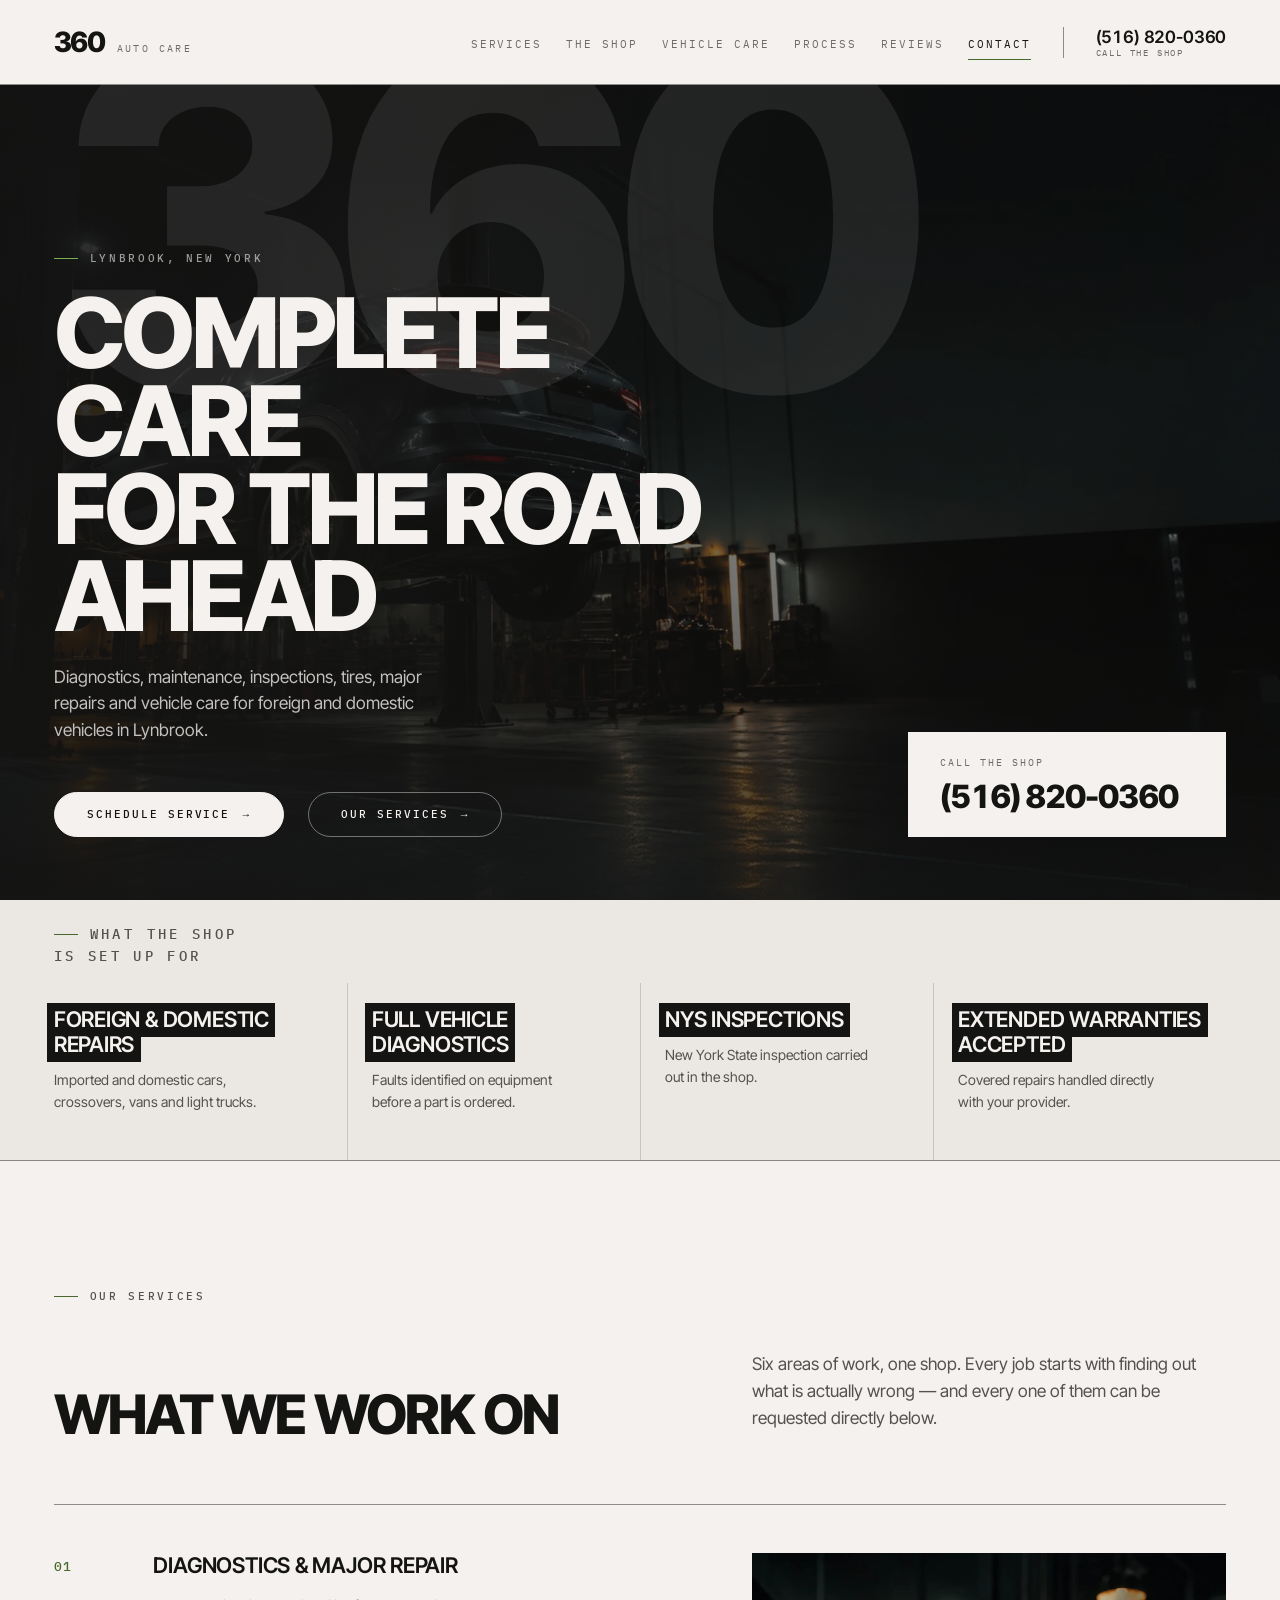
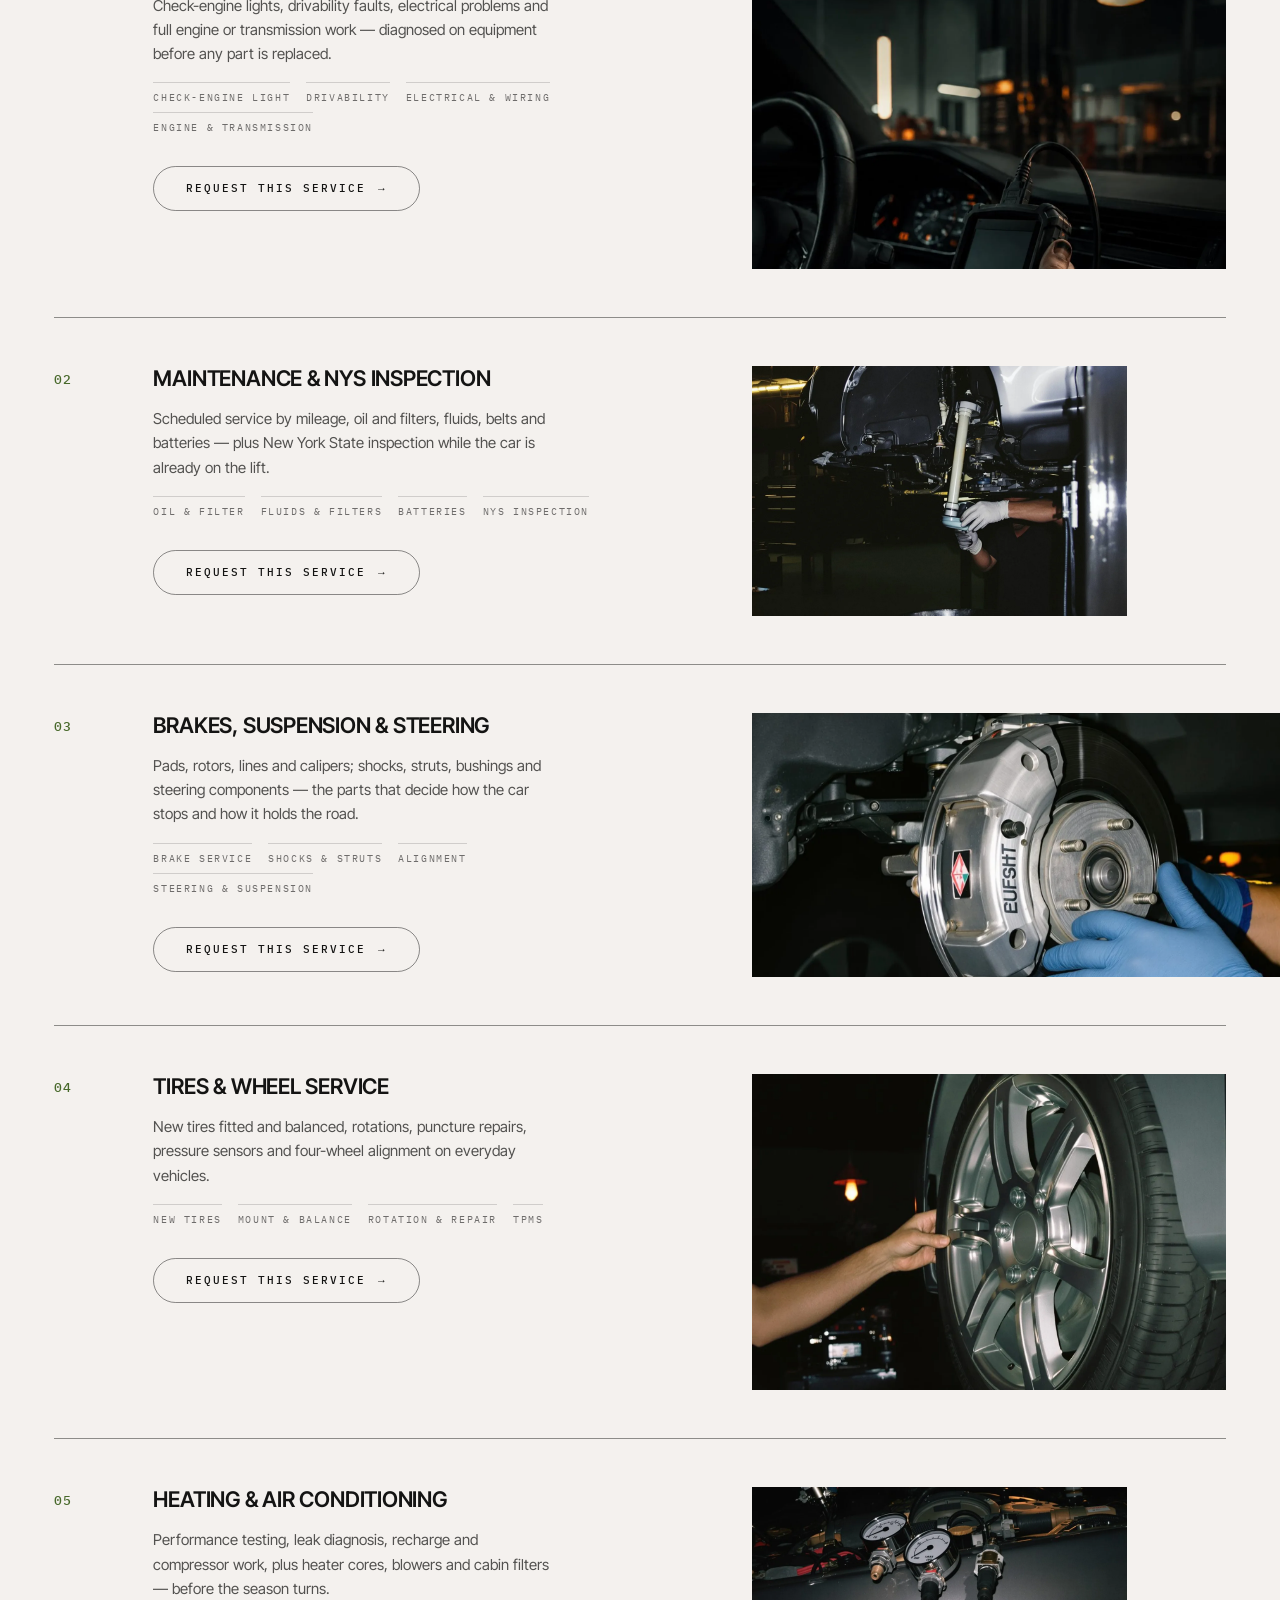
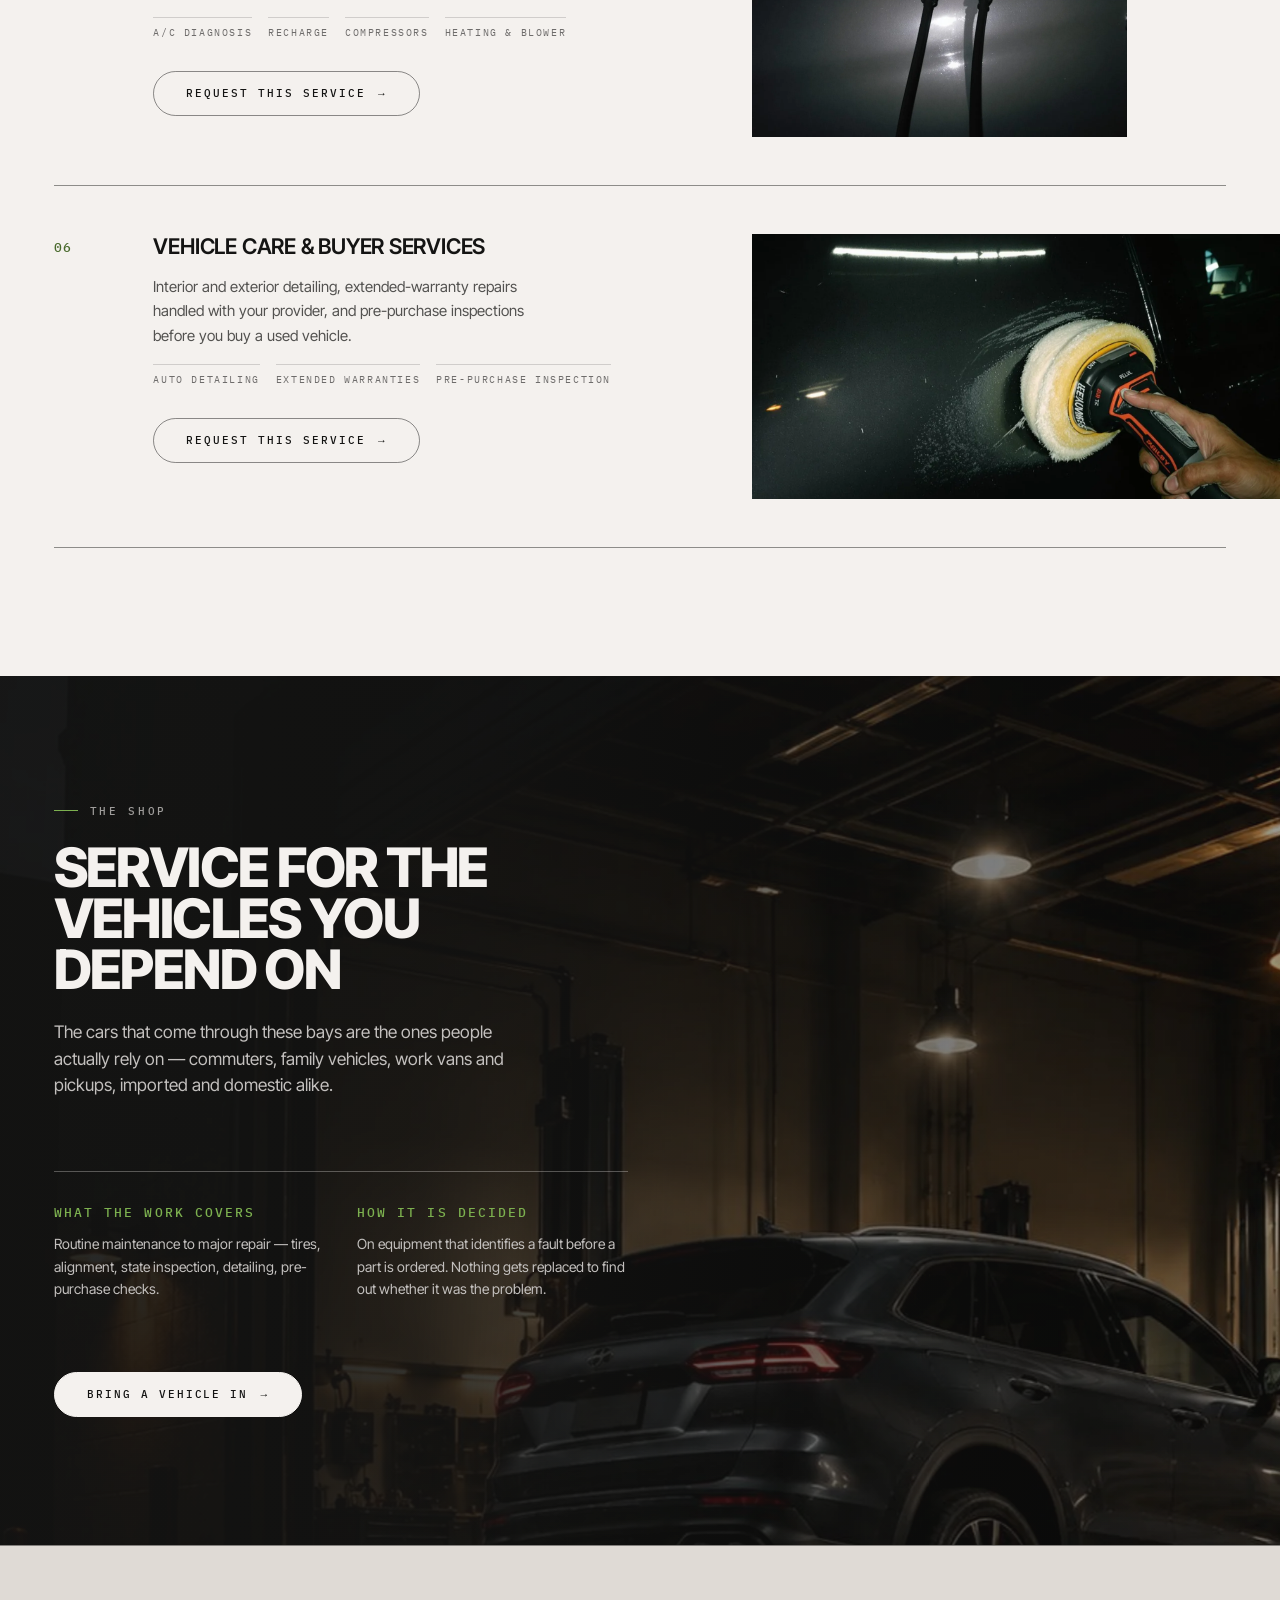
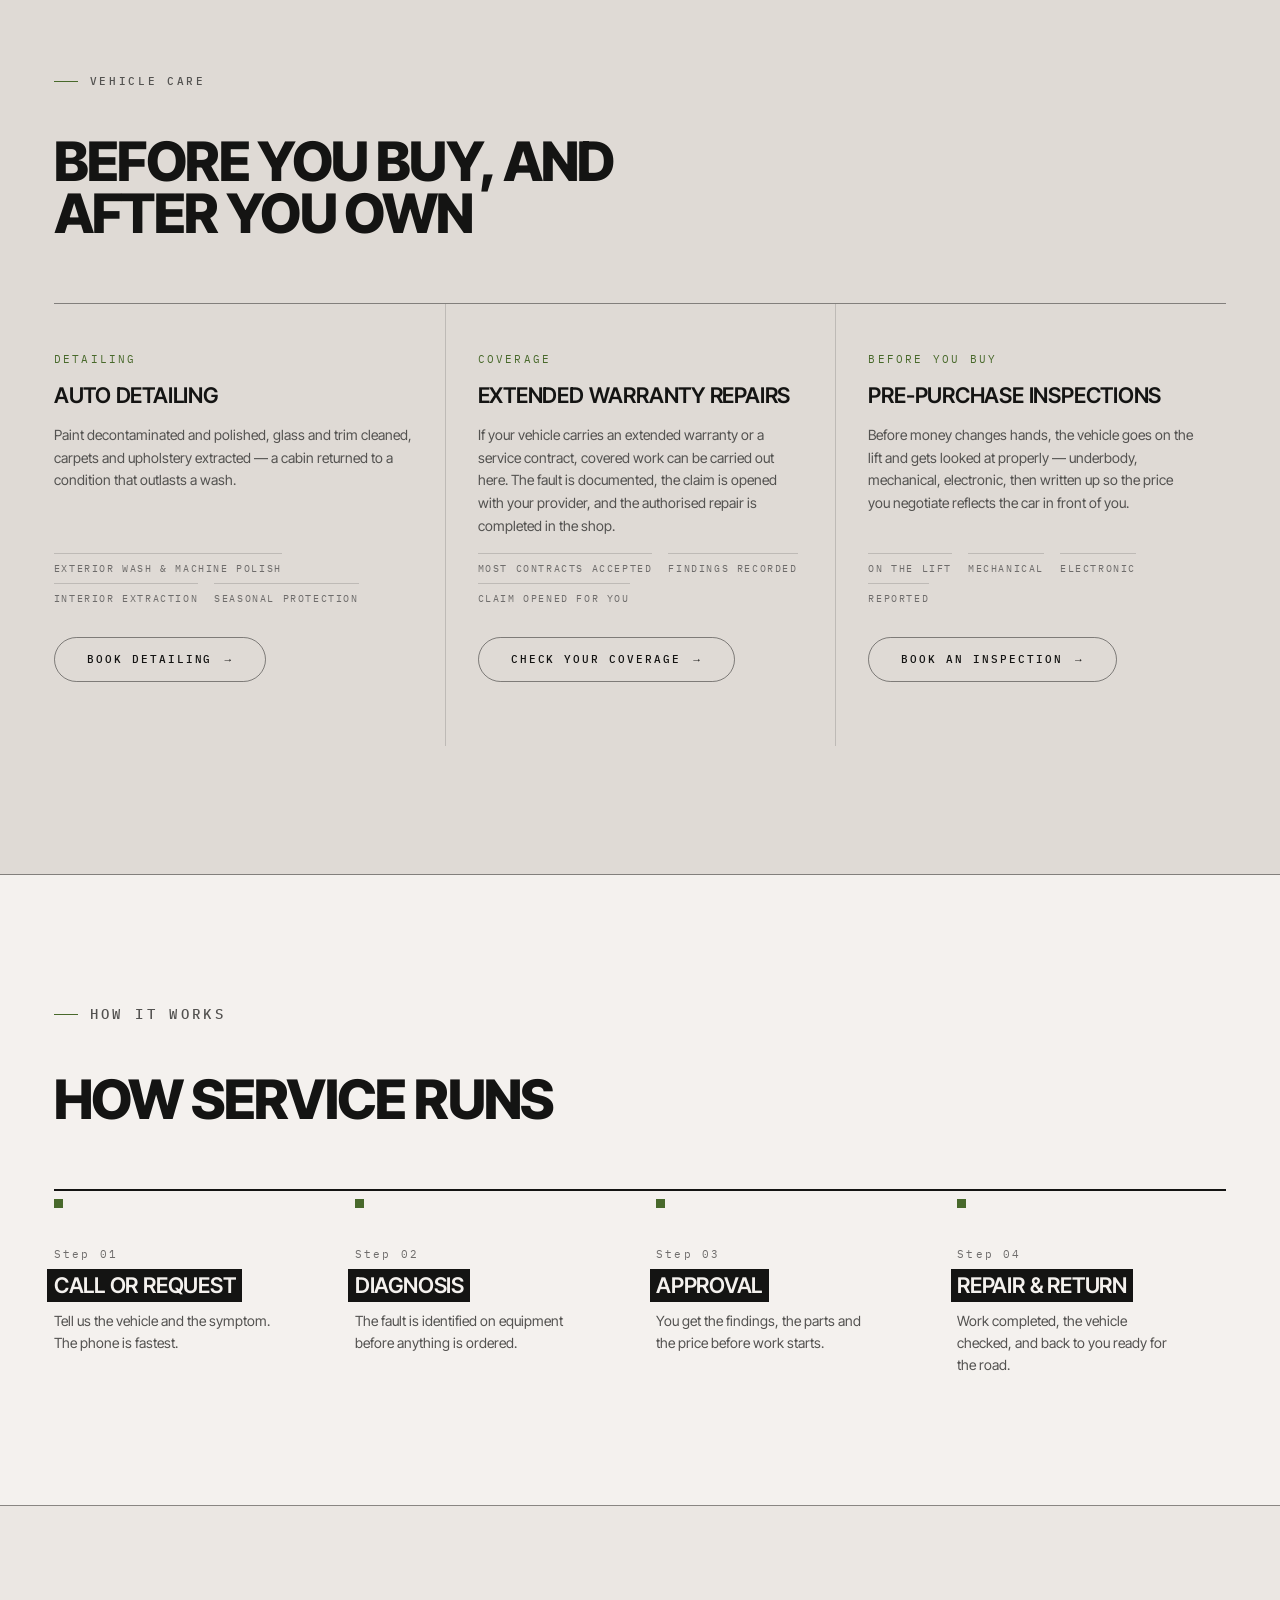
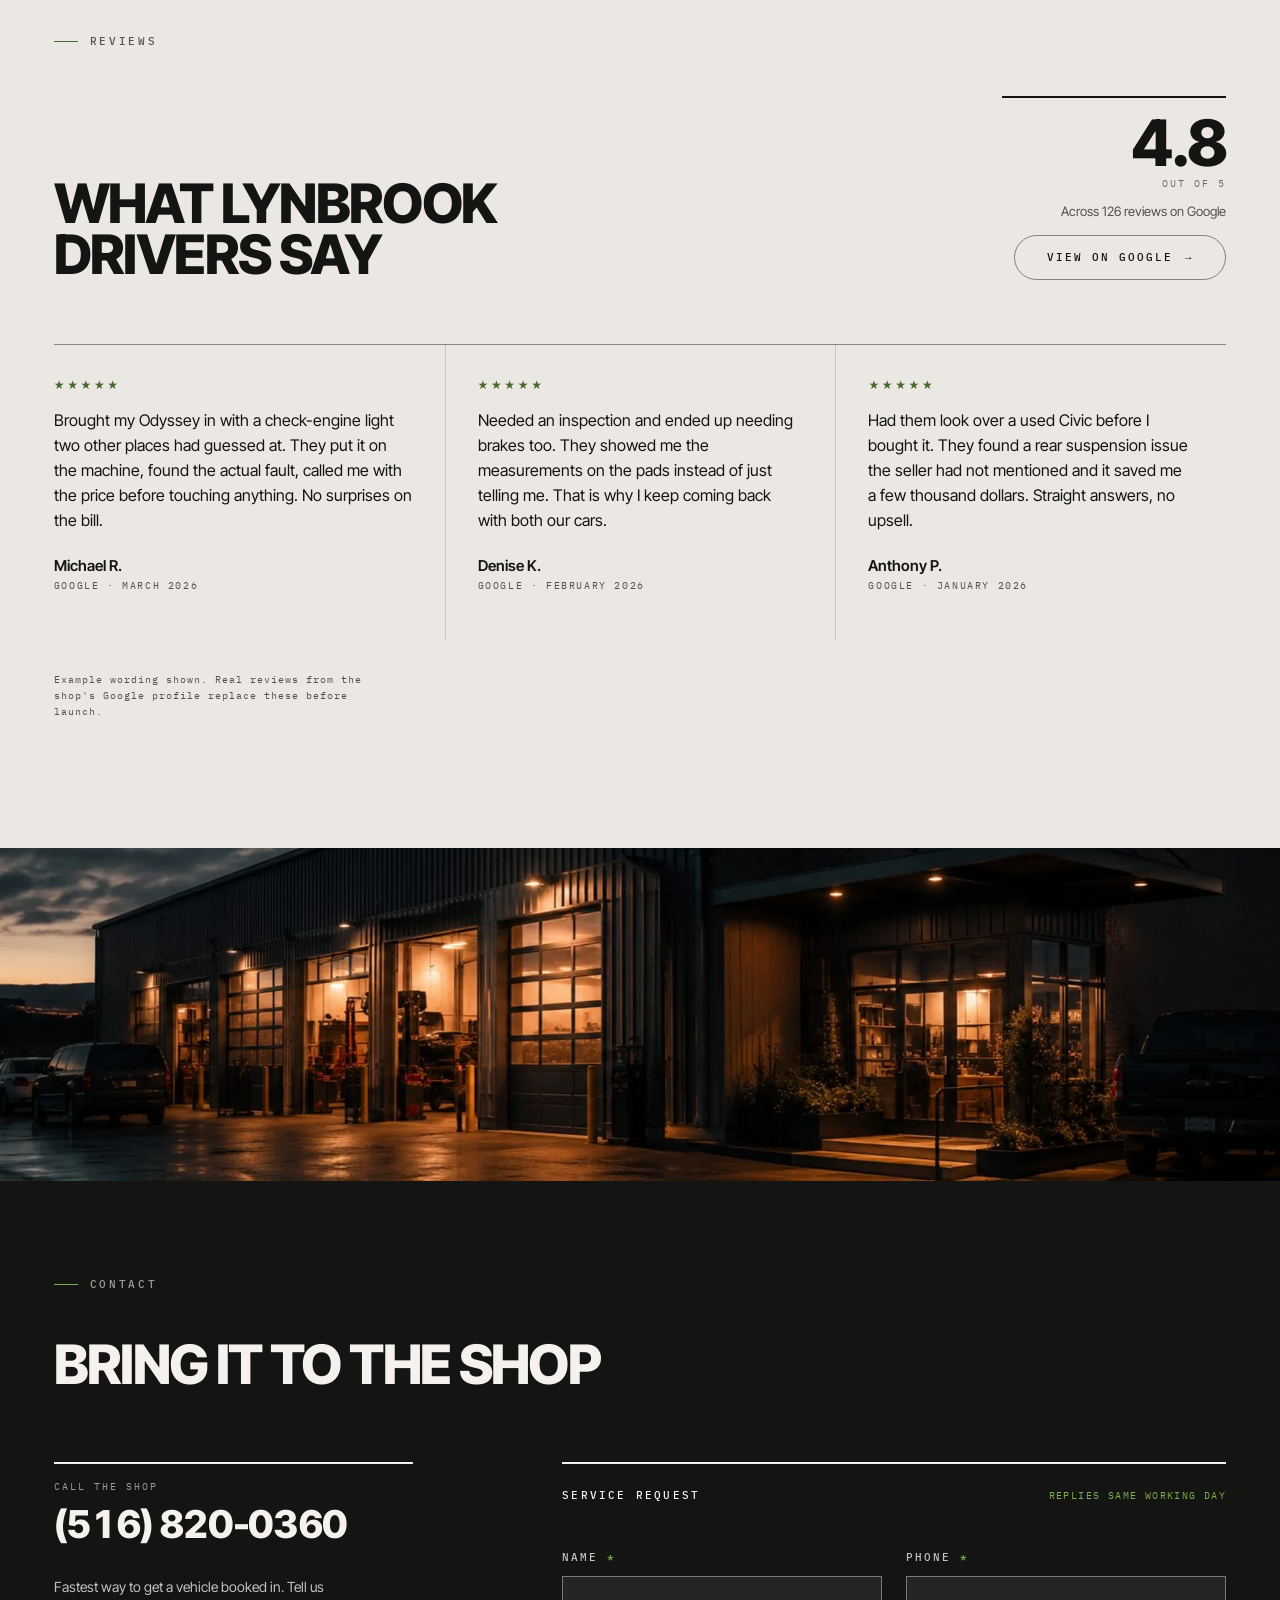
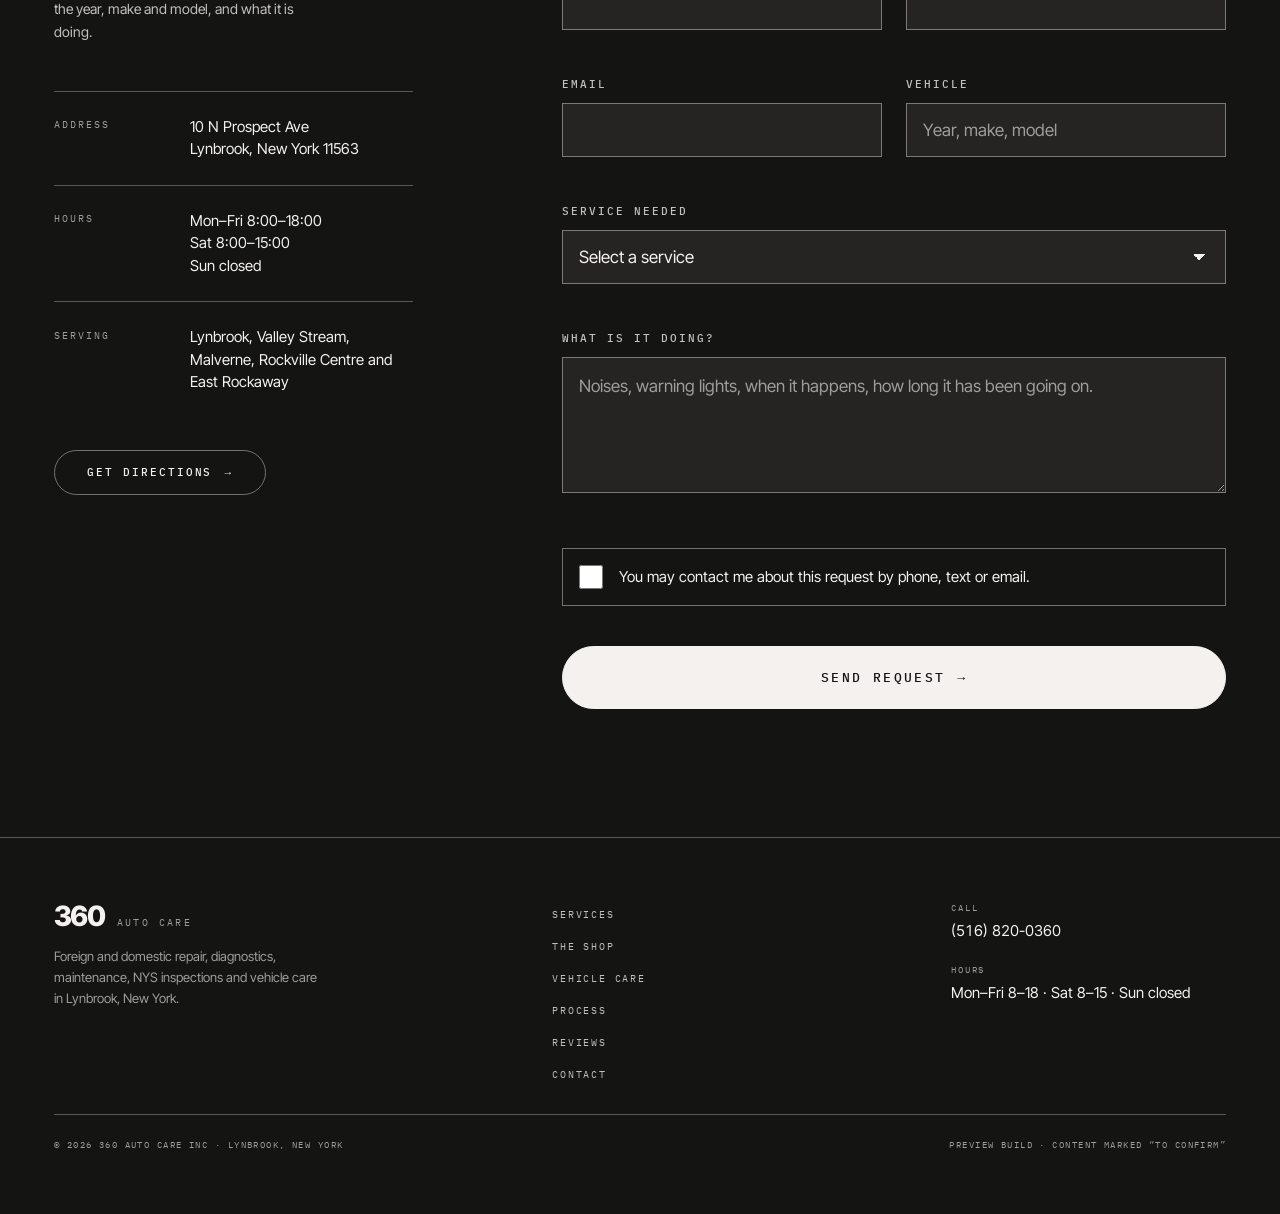
==== commit e6d5bf59: "360: full-bleed hero ground, real photography in the shop band, pills, solid form HERO. The photogra" ====
--- a/360/index.html
+++ b/360/index.html
@@ -43,7 +43,7 @@
        HERO — the wordmark is the graphic construction and the photograph
        overlaps it, per vault/beings-co (rating 3)
        ================================================================ -->
-  <section class="hero">
+  <section class="hero on-ink">
     <div class="hero__num" aria-hidden="true">360</div>
     <div class="hero__ph">
       <img src="assets/img/hero.webp" width="2200" height="1240" fetchpriority="high"
@@ -75,19 +75,19 @@
       <p class="t-eyebrow facts__lab">What the shop is set up for</p>
 
       <article>
-        <h3 class="t-h3">Foreign &amp; domestic repairs</h3>
+        <h3 class="t-h3"><span class="t-strike">Foreign &amp; domestic repairs</span></h3>
         <p>Imported and domestic cars, crossovers, vans and light trucks.</p>
       </article>
       <article>
-        <h3 class="t-h3">Full vehicle diagnostics</h3>
+        <h3 class="t-h3"><span class="t-strike">Full vehicle diagnostics</span></h3>
         <p>Faults identified on equipment before a part is ordered.</p>
       </article>
       <article>
-        <h3 class="t-h3">NYS inspections</h3>
+        <h3 class="t-h3"><span class="t-strike">NYS inspections</span></h3>
         <p>New York State inspection carried out in the shop.</p>
       </article>
       <article>
-        <h3 class="t-h3">Extended warranties accepted</h3>
+        <h3 class="t-h3"><span class="t-strike">Extended warranties accepted</span></h3>
         <p>Covered repairs handled directly with your provider.</p>
       </article>
     </div>
@@ -218,7 +218,8 @@
        ================================================================ -->
   <section class="shop on-ink" id="shop">
     <div class="shop__ph" aria-hidden="true">
-      <img src="assets/img/shop.webp" width="1800" height="1100" loading="lazy" alt="">
+      <img src="assets/img/shop.webp" width="2400" height="1500" loading="lazy"
+        data-par=".07" alt="">
     </div>
     <div class="wrap shop__in">
       <div class="shop__say">
@@ -314,22 +315,22 @@
       <div class="proc__grid">
         <article>
           <span class="proc__n">Step 01</span>
-          <h3 class="t-h3">Call or request</h3>
+          <h3 class="t-h3"><span class="t-strike">Call or request</span></h3>
           <p>Tell us the vehicle and the symptom. The phone is fastest.</p>
         </article>
         <article>
           <span class="proc__n">Step 02</span>
-          <h3 class="t-h3">Diagnosis</h3>
+          <h3 class="t-h3"><span class="t-strike">Diagnosis</span></h3>
           <p>The fault is identified on equipment before anything is ordered.</p>
         </article>
         <article>
           <span class="proc__n">Step 03</span>
-          <h3 class="t-h3">Approval</h3>
+          <h3 class="t-h3"><span class="t-strike">Approval</span></h3>
           <p>You get the findings, the parts and the price before work starts.</p>
         </article>
         <article>
           <span class="proc__n">Step 04</span>
-          <h3 class="t-h3">Repair &amp; return</h3>
+          <h3 class="t-h3"><span class="t-strike">Repair &amp; return</span></h3>
           <p>Work completed, the vehicle checked, and back to you ready for the road.</p>
         </article>
       </div>
@@ -386,7 +387,8 @@
        ================================================================ -->
   <section class="ct on-ink" id="contact">
     <div class="ct__ph" aria-hidden="true">
-      <img src="assets/img/exterior.webp" width="1800" height="980" loading="lazy" alt="">
+      <img src="assets/img/exterior.webp" width="2400" height="1300" loading="lazy"
+        data-par=".055" alt="">
     </div>
 
     <div class="wrap ct__in">
--- a/360/assets/css/main.css
+++ b/360/assets/css/main.css
@@ -79,6 +79,7 @@
 
   --pad:clamp(1.25rem,4.2vw,4rem);
   --maxw:88rem;
+  --mh:5.25rem;          /* the masthead, so the hero can take exactly the rest */
   --bleed:calc((100vw - min(100vw, var(--maxw))) / 2 + var(--pad));
   --e:cubic-bezier(.22,.61,.36,1);
 }
@@ -123,6 +124,20 @@
 .on-ink .t-eyebrow{color:var(--on-ink-3)}
 .on-ink .t-eyebrow::before{background:var(--signal-lt)}
 
+/* ---- the struck label ---------------------------------------------------
+   Ink laid behind the words themselves rather than behind their box, cloned
+   per line so a two-line label comes out as two stamped bars. Used only where
+   the words are a FACT being asserted — the four things the shop is set up for
+   and the four states a job passes through. Not on prose, not on the ledger,
+   and not on anything that is already the largest thing on its screen.
+   The negative margin puts the ink's left edge back on the column edge, so the
+   page keeps one left edge and the stamp does not push out of alignment. */
+.t-strike{display:inline;background:var(--ink);color:var(--on-ink);
+  padding:.14em .3em .2em;margin-left:-.3em;
+  -webkit-box-decoration-break:clone;box-decoration-break:clone}
+.on-ink .t-strike{background:var(--on-ink);color:var(--ink)}
+:where(h1,h2,h3,p):has(> .t-strike){line-height:1.42}
+
 .t-display{font-weight:800;font-size:clamp(2.6rem,7.6vw,6.6rem);line-height:.9;
   letter-spacing:-.035em;text-transform:uppercase}
 .t-h2{font-weight:800;font-size:clamp(1.9rem,4.4vw,3.4rem);line-height:.94;
@@ -135,32 +150,32 @@
 .on-ink .t-lead,.on-ink .t-body{color:var(--on-ink-2)}
 
 /* ---- actions ------------------------------------------------------------
-   Two shapes only. A filled ink block is the primary action; a ruled label is
-   everything else. No third kind, no radius, no shadow, and no underlined
-   sentence pretending to be a button (the rmsothebys banned pattern). */
-.btn{display:inline-flex;align-items:center;gap:var(--s3);
-  background:var(--ink);color:var(--on-ink);text-decoration:none;border:0;
-  padding:var(--s4) var(--s5);cursor:pointer;
+   One shape, two weights: every action is a pill, filled for the primary and
+   stroked for everything below it. The stroke is solved rather than dialled —
+   at .48 of the ink it measures 3.19 / 3.12 / 3.04 : 1 across the three papers
+   and so clears the 3:1 graphic threshold on every ground it is drawn on; the
+   reversed stroke at .42 of the paper measures 3.77:1 on ink.
+   Still no shadow, and still no underlined sentence pretending to be a button
+   (the rmsothebys banned pattern). */
+.btn,.lnk{display:inline-flex;align-items:center;gap:var(--s3);
+  border-radius:999px;text-decoration:none;cursor:pointer;
   font-family:'Plex Mono',ui-monospace,monospace;font-weight:500;font-size:.6875rem;
-  letter-spacing:.18em;text-transform:uppercase;
-  transition:background .22s var(--e)}
-.btn:hover{background:var(--signal)}
-.btn i{font-style:normal;transition:transform .22s var(--e)}
-.btn:hover i{transform:translateX(4px)}
-.on-ink .btn{background:var(--on-ink);color:var(--ink)}
-.on-ink .btn:hover{background:var(--signal-lt)}
-
-.lnk{display:inline-flex;align-items:center;gap:var(--s3);
-  color:var(--ink);text-decoration:none;padding-block:var(--s3);
-  border-bottom:1px solid var(--rule);
-  font-family:'Plex Mono',ui-monospace,monospace;font-weight:500;font-size:.6875rem;
-  letter-spacing:.18em;text-transform:uppercase;
-  transition:border-color .22s var(--e),color .22s var(--e)}
-.lnk:hover{border-color:var(--signal);color:var(--signal)}
-.lnk i{font-style:normal;margin-left:auto;transition:transform .22s var(--e)}
-.lnk:hover i{transform:translateX(4px)}
-.on-ink .lnk{color:var(--on-ink);border-color:var(--rule-ink)}
-.on-ink .lnk:hover{border-color:var(--signal-lt);color:var(--signal-lt)}
+  letter-spacing:.18em;text-transform:uppercase;line-height:1;
+  transition:background .22s var(--e),color .22s var(--e),border-color .22s var(--e)}
+.btn i,.lnk i{font-style:normal;transition:transform .22s var(--e)}
+.btn:hover i,.lnk:hover i{transform:translateX(4px)}
+
+.btn{background:var(--ink);color:var(--on-ink);border:1px solid var(--ink);
+  padding:var(--s4) var(--s6)}
+.btn:hover{background:var(--signal);border-color:var(--signal)}
+.on-ink .btn{background:var(--on-ink);color:var(--ink);border-color:var(--on-ink)}
+.on-ink .btn:hover{background:var(--signal-lt);border-color:var(--signal-lt)}
+
+.lnk{background:transparent;color:var(--ink);
+  border:1px solid rgba(20,20,19,.48);padding:var(--s4) var(--s6)}
+.lnk:hover{background:var(--ink);color:var(--on-ink);border-color:var(--ink)}
+.on-ink .lnk{color:var(--on-ink);border-color:rgba(244,241,238,.42)}
+.on-ink .lnk:hover{background:var(--on-ink);color:var(--ink);border-color:var(--on-ink)}
 
 /* the parts categories: facts, so they are mono and they sit on a rule */
 .chips{display:flex;flex-wrap:wrap;gap:var(--s2) var(--s4);margin-top:var(--s4)}
@@ -174,7 +189,7 @@
    ====================================================================== */
 .mh{position:sticky;top:0;z-index:40;background:var(--paper);
   border-bottom:1px solid var(--rule)}
-.mh__in{display:flex;align-items:center;gap:var(--s6);min-height:5.25rem}
+.mh__in{display:flex;align-items:center;gap:var(--s6);min-height:var(--mh)}
 
 .wm{display:flex;align-items:baseline;gap:var(--s3);text-decoration:none;color:var(--ink);
   flex:0 0 auto}
@@ -206,44 +221,58 @@
 /* =========================================================================
    HERO — the wordmark is the construction, and the photograph overlaps it
    ====================================================================== */
-.hero{position:relative;border-bottom:1px solid var(--rule);overflow:hidden}
+/* One screen and no fold: the hero takes the viewport less the masthead, so
+   nothing of the next section shows under it. min-height rather than height —
+   on a short or landscape viewport the block is allowed to grow rather than
+   crush the headline. */
+/* no rule under it: the tonal change from photograph to paper is the boundary */
+.hero{position:relative;overflow:hidden;background:var(--ink);color:var(--on-ink);
+  min-height:calc(100svh - var(--mh) - 1px)}
 .hero__in{position:relative;display:grid;grid-template-columns:repeat(12,1fr);
-  gap:0 var(--s5);align-items:end;min-height:min(84svh,50rem);
-  padding-block:var(--s9) var(--s8)}
-
-/* the numeral is the mark, the headline's ground, and the only ornament */
-/* It bleeds off the top edge and its last glyph runs under the photograph,
-   which cuts it. The mark and the picture are meant to be in each other's
-   way — that is the whole borrowing from vault/beings-co. */
-.hero__num{position:absolute;left:4.5%;top:-5%;z-index:0;
+  gap:0 var(--s5);align-items:end;align-content:end;
+  min-height:calc(100svh - var(--mh) - 1px);
+  padding-block:var(--s8) clamp(var(--s7),7svh,var(--s9))}
+
+/* The photograph is the whole ground of the hero, so the hero is the one dark
+   block above a light page and the type reverses onto it. */
+.hero__ph{position:absolute;inset:0;z-index:0}
+.hero__ph img{width:100%;height:100%;object-fit:cover;object-position:58% 50%}
+/* The scrim is solved, not dialled: with it removed, the brightest pixel under
+   the headline measures rgb(214,205,190) and under the lead rgb(96,90,80). The
+   alphas below are the smallest that carry #f4f1ee to 3:1 and 4.5:1 over those
+   two, so the picture is darkened exactly as much as the type needs and no
+   more. */
+.hero__ph::after{content:"";position:absolute;inset:0;
+  background:
+    linear-gradient(101deg,
+      rgba(20,20,19,.90) 0%, rgba(20,20,19,.86) 30%,
+      rgba(20,20,19,.55) 58%, rgba(20,20,19,.34) 100%),
+    linear-gradient(to top, rgba(20,20,19,.55) 0%, rgba(20,20,19,0) 46%)}
+
+/* the mark stays a construction: it bleeds off the top edge and the headline
+   is set straight through it (vault/beings-co) */
+.hero__num{position:absolute;left:4.5%;top:-5%;z-index:1;
   font-weight:800;font-size:min(37vw,30.5rem);line-height:.74;letter-spacing:-.06em;
-  color:var(--paper-3);pointer-events:none;user-select:none;white-space:nowrap}
-
-.hero__ph{position:absolute;z-index:1;right:calc(var(--bleed) * -1);top:0;bottom:0;
-  width:min(53%,58rem)}
-.hero__ph img{width:100%;height:100%;object-fit:cover}
-.hero__ph::after{content:"";position:absolute;inset:0;
-  background:linear-gradient(100deg,var(--paper) 0%,rgba(244,241,238,.72) 8%,
-    rgba(244,241,238,0) 26%)}
+  color:rgba(244,241,238,.085);pointer-events:none;user-select:none;white-space:nowrap}
 
 .hero__say{position:relative;z-index:2;grid-column:1 / span 7}
 .hero__say h1{margin:var(--s5) 0 var(--s5);max-width:14ch}
 .hero__say .t-lead{max-width:38ch}
 .hero__act{display:flex;flex-wrap:wrap;align-items:center;gap:var(--s5);margin-top:var(--s7)}
 
-/* The phone sits on the photograph, so it cannot be ink on an unknown ground.
-   It is given its own ink plate — flat, square, the same language as .btn —
-   and reversed type, which measures 16.38:1 wherever the plate lands. */
+/* On a dark hero an ink plate would vanish into it, so the plate inverts: it
+   becomes the one lit object in the frame, which is right — the phone is what
+   this shop actually converts on. 16.38:1 wherever it lands. */
 .hero__tel{position:relative;z-index:2;grid-column:8 / span 5;justify-self:end;
-  align-self:end;text-decoration:none;background:var(--ink);color:var(--on-ink);
+  align-self:end;text-decoration:none;background:var(--paper);color:var(--ink);
   padding:var(--s5) var(--s7) var(--s5) var(--s6);min-width:17rem;
   transition:background .22s var(--e)}
 .hero__tel span{display:block;font-family:'Plex Mono',ui-monospace,monospace;
-  font-size:.625rem;letter-spacing:.2em;text-transform:uppercase;color:var(--on-ink-3);
+  font-size:.625rem;letter-spacing:.2em;text-transform:uppercase;color:var(--ink-3);
   margin-bottom:var(--s3)}
 .hero__tel b{font-weight:800;font-size:clamp(1.5rem,2.5vw,2.15rem);letter-spacing:-.03em;
   font-variant-numeric:tabular-nums;line-height:1;display:block}
-.hero__tel:hover{background:var(--signal)}
+.hero__tel:hover{background:var(--signal-lt)}
 
 /* =========================================================================
    THE FOUR FACTS — one rule, four entries, no boxes
@@ -278,7 +307,7 @@
 .row__txt{grid-column:2 / span 5}
 .row__txt h3{margin-bottom:var(--s4)}
 .row__txt .t-body{max-width:44ch}
-.row__txt .lnk{margin-top:var(--s5)}
+.row__txt .lnk{margin-top:var(--s6)}
 .row__ph{position:relative}
 .row__ph img{width:100%;aspect-ratio:3/2;object-fit:cover}
 
@@ -295,10 +324,16 @@
    ====================================================================== */
 .shop{position:relative;background:var(--ink);color:var(--on-ink);overflow:hidden}
 .shop__ph{position:absolute;inset:0}
-.shop__ph img{width:100%;height:100%;object-fit:cover;opacity:.5}
+/* The photograph is a photograph, not a texture: it runs at full strength and
+   the legibility is done by a solved scrim instead of by fading the picture
+   out. It is over-scaled by 18% so the parallax has somewhere to travel
+   without ever exposing an edge. */
+.shop__ph img{width:100%;height:100%;object-fit:cover;object-position:50% 46%;
+  transform:scale(1.18) translate3d(0,var(--par,0px),0);
+  will-change:transform}
 .shop__ph::after{content:"";position:absolute;inset:0;
-  background:linear-gradient(92deg,rgba(20,20,19,.94) 0%,rgba(20,20,19,.86) 38%,
-    rgba(20,20,19,.34) 74%,rgba(20,20,19,.22) 100%)}
+  background:linear-gradient(93deg,rgba(20,20,19,.93) 0%,rgba(20,20,19,.88) 34%,
+    rgba(20,20,19,.62) 62%,rgba(20,20,19,.42) 100%)}
 .shop__in{position:relative;z-index:1;display:grid;grid-template-columns:repeat(12,1fr);
   gap:var(--s5);padding-block:var(--s10)}
 .shop__say{grid-column:1 / span 6}
@@ -326,7 +361,7 @@
 .care .t-mono{color:var(--signal);margin-bottom:var(--s4)}
 .care h3{margin-bottom:var(--s4)}
 .care .t-body{font-size:.875rem;flex:1}
-.care .lnk{margin-top:var(--s6);align-self:stretch}
+.care .lnk{margin-top:var(--s6);align-self:flex-start}
 
 /* =========================================================================
    PROCESS — a ladder with one rule running through it
@@ -377,8 +412,9 @@
    CONTACT — the working tool, on the ink ground
    ====================================================================== */
 .ct{background:var(--ink);color:var(--on-ink);position:relative}
-.ct__ph{width:100%;height:clamp(12rem,26vw,22rem);position:relative}
-.ct__ph img{width:100%;height:100%;object-fit:cover;opacity:.62}
+.ct__ph{width:100%;height:clamp(12rem,26vw,22rem);position:relative;overflow:hidden}
+.ct__ph img{width:100%;height:100%;object-fit:cover;object-position:50% 58%;
+  transform:scale(1.16) translate3d(0,var(--par,0px),0);will-change:transform}
 .ct__in{display:grid;grid-template-columns:repeat(12,1fr);gap:var(--s5) var(--s7);
   padding-block:var(--s9) var(--s10)}
 .ct__in>.t-eyebrow{grid-column:1 / -1}
@@ -411,33 +447,54 @@
 .ct__form>header span{font-family:'Plex Mono',ui-monospace,monospace;font-size:.625rem;
   letter-spacing:.14em;text-transform:uppercase;color:var(--signal-lt)}
 
-.fgrid{display:grid;grid-template-columns:1fr 1fr;gap:var(--s5) var(--s6)}
+/* This is a form for people who are calling about a noise on the way to work,
+   often on a phone, often with one hand. It is built solid rather than
+   elegant: every field is a filled box with a real border and a 3.25rem
+   target, the labels are at 10.19:1 instead of 6.82:1, and the send button
+   takes the full width of the form. A hairline-underline field would have
+   been the exclusive-body-shop version of this. */
+.fgrid{display:grid;grid-template-columns:1fr 1fr;gap:var(--s5) var(--s5)}
 .f{display:flex;flex-direction:column;gap:var(--s3)}
 .f--wide{grid-column:1 / -1}
-.f label{font-family:'Plex Mono',ui-monospace,monospace;font-size:.625rem;
-  letter-spacing:.2em;text-transform:uppercase;color:var(--on-ink-3)}
+.f label{font-family:'Plex Mono',ui-monospace,monospace;font-weight:500;
+  font-size:.6875rem;letter-spacing:.18em;text-transform:uppercase;color:var(--on-ink-2)}
 .f label em{font-style:normal;color:var(--signal-lt)}
 .f input,.f select,.f textarea{
-  background:transparent;border:0;border-bottom:1px solid var(--rule-ink);
-  color:var(--on-ink);font-family:'Inter Tight',sans-serif;font-size:1rem;
-  padding:var(--s3) 0;width:100%;
-  transition:border-color .2s var(--e)}
-.f textarea{resize:vertical;min-height:5.5rem;line-height:1.5}
-.f select{cursor:pointer}
+  background:rgba(244,241,238,.07);
+  border:1px solid rgba(244,241,238,.42);      /* 3.77:1 on ink */
+  color:var(--on-ink);font-family:'Inter Tight',sans-serif;font-size:1.0625rem;
+  padding:var(--s4);width:100%;min-height:3.25rem;
+  transition:border-color .18s var(--e),background .18s var(--e)}
+.f textarea{resize:vertical;min-height:8rem;line-height:1.5}
+.f select{cursor:pointer;appearance:none;
+  padding-right:var(--s8);
+  background-image:linear-gradient(45deg,transparent 50%,var(--on-ink) 50%),
+    linear-gradient(135deg,var(--on-ink) 50%,transparent 50%);
+  background-position:right 1.55rem center, right 1.2rem center;
+  background-size:7px 7px, 7px 7px;background-repeat:no-repeat}
 .f select option{background:var(--ink);color:var(--on-ink)}
 .f input::placeholder,.f textarea::placeholder{color:var(--on-ink-3);opacity:1}
-.f :is(input,select,textarea):focus{outline:none;border-color:var(--signal-lt)}
-.f :is(input,select,textarea):focus-visible{outline:2px solid var(--on-ink);outline-offset:3px}
-.f[data-bad] :is(input,select,textarea){border-color:#ff8a7a}
-.f__err{font-family:'Plex Mono',ui-monospace,monospace;font-size:.625rem;
+.f :is(input,select,textarea):hover{border-color:rgba(244,241,238,.62)}
+.f :is(input,select,textarea):focus{outline:none;border-color:var(--signal-lt);
+  background:rgba(244,241,238,.11)}
+.f :is(input,select,textarea):focus-visible{outline:2px solid var(--on-ink);outline-offset:2px}
+.f[data-bad] :is(input,select,textarea){border-color:#ff8a7a;background:rgba(255,138,122,.10)}
+/* the select keeps its own arrow while it is being corrected */
+.f[data-bad] select{background-image:linear-gradient(45deg,transparent 50%,#ff8a7a 50%),
+  linear-gradient(135deg,#ff8a7a 50%,transparent 50%)}
+.f__err{font-family:'Plex Mono',ui-monospace,monospace;font-weight:500;font-size:.6875rem;
   letter-spacing:.12em;text-transform:uppercase;color:#ff8a7a;min-height:1em}
 
-.consent{grid-column:1 / -1;display:flex;gap:var(--s4);align-items:flex-start;
-  margin-top:var(--s4)}
-.consent input{width:1.15rem;height:1.15rem;flex:0 0 auto;margin-top:.15rem;
-  accent-color:var(--signal-lt)}
-.consent label{font-size:.8125rem;line-height:1.5;color:var(--on-ink-2)}
-.ct__form .btn{grid-column:1 / -1;justify-self:start;margin-top:var(--s5)}
+/* a checkbox somebody can actually hit, and a whole row that toggles it */
+.consent{grid-column:1 / -1;display:flex;gap:var(--s4);align-items:center;
+  margin-top:var(--s2);padding:var(--s4);
+  border:1px solid rgba(244,241,238,.42)}
+.consent input{width:1.5rem;height:1.5rem;flex:0 0 auto;
+  accent-color:var(--signal-lt);cursor:pointer}
+.consent label{font-size:.9375rem;line-height:1.45;color:var(--on-ink);cursor:pointer}
+
+.ct__form .btn{grid-column:1 / -1;justify-content:center;width:100%;
+  margin-top:var(--s4);padding:var(--s5) var(--s6);font-size:.8125rem}
 
 .sent{grid-column:1 / -1;margin-top:var(--s5);padding:var(--s5);
   border:1px solid var(--signal-lt);color:var(--on-ink);font-size:.9375rem;line-height:1.55}
@@ -476,14 +533,31 @@
    NARROW — every governing idea is re-established, not merely stacked
    ====================================================================== */
 @media (max-width:1080px){
-  .hero__in{grid-template-columns:1fr;min-height:auto;padding-block:var(--s8) var(--s7)}
-  .hero__ph{position:relative;right:auto;width:auto;height:clamp(14rem,42vw,24rem);
-    margin-inline:calc(var(--bleed) * -1);order:-1;margin-bottom:var(--s7)}
-  .hero__ph::after{background:linear-gradient(to top,var(--paper) 0%,rgba(244,241,238,0) 40%)}
+  /* The photograph leaves the absolute layer here and joins the flow as a
+     sibling of .hero__in, so only .hero may claim the screen — leaving the
+     claim on .hero__in as well stacked one full screen on top of the picture
+     and made the hero 1074px against 815px of room. .hero becomes the column
+     and .hero__in takes what is left of it. */
+  .hero{display:flex;flex-direction:column;
+    min-height:calc(100svh - var(--mh) - 1px)}
+  .hero__in{flex:1 1 auto;min-height:0;grid-template-columns:1fr;
+    align-content:end;padding-block:var(--s8) var(--s7)}
+  /* Every vertical in the narrow hero is tied to the screen rather than to the
+     width, because the block has to fit one of them. Measured at 430x900 the
+     untied version stood 1109px tall against 815px of room. */
+  /* it stays the ground here too — only its share of the screen changes */
+  .hero__ph img{object-position:60% 45%}
+  .hero__ph::after{background:
+    linear-gradient(to top, rgba(20,20,19,.93) 0%, rgba(20,20,19,.72) 46%,
+      rgba(20,20,19,.42) 100%)}
+  .hero__say h1{font-size:clamp(1.9rem,6.8vw,3.2rem);margin-block:var(--s4)}
+  .hero__say .t-lead{font-size:.9375rem}
+  .hero__act{margin-top:var(--s5);gap:var(--s4)}
   .hero__num{font-size:min(46vw,20rem);top:auto;bottom:-2%;left:auto;
     right:calc(var(--pad) * -.2)}
   .hero__say,.hero__tel{grid-column:1}
-  .hero__tel{justify-self:stretch;text-align:left;margin-top:var(--s7)}
+  .hero__tel{justify-self:stretch;text-align:left;margin-top:var(--s5);
+    padding:var(--s4) var(--s5)}
 
   .sec__head h2,.sec__head .t-lead{grid-column:1 / -1}
   .sec__head .t-lead{margin-top:var(--s4)}
@@ -543,6 +617,29 @@
   .ft__nav,.ft__meta{grid-column:1}
 }
 
+/* ---- short viewports ----------------------------------------------------
+   A hero that owns the screen must not push its own primary action off the
+   bottom of it. On a 1280x720 laptop the block ran 16px past the fold and on
+   a 390x740 phone it ran 168px past; both are measured, and both are answered
+   by taking the display size and the vertical ramp down rather than by
+   letting the type be clipped. */
+@media (min-width:1081px) and (max-height:840px){
+  .hero__in{padding-block:var(--s6) var(--s6)}
+  .hero__say h1{font-size:clamp(2.3rem,5.2vw,4.3rem)}
+  .hero__say .t-lead{font-size:1rem;max-width:44ch}
+  .hero__say h1{margin-block:var(--s4)}
+  .hero__act{margin-top:var(--s5)}
+  .hero__tel{padding-block:var(--s4)}
+  .hero__num{font-size:min(30vw,21rem)}
+}
+@media (max-width:1080px) and (max-height:820px){
+  .hero__say h1{font-size:clamp(1.95rem,6.6vw,2.9rem);margin-block:var(--s4)}
+  .hero__say .t-lead{font-size:.9375rem}
+  .hero__act{margin-top:var(--s5);gap:var(--s4)}
+  .hero__tel{margin-top:var(--s5);padding-block:var(--s4)}
+  .hero__in{padding-bottom:var(--s6)}
+}
+
 @media (prefers-reduced-motion:reduce){
   *,*::before,*::after{animation-duration:.01ms !important;transition-duration:.01ms !important}
 }
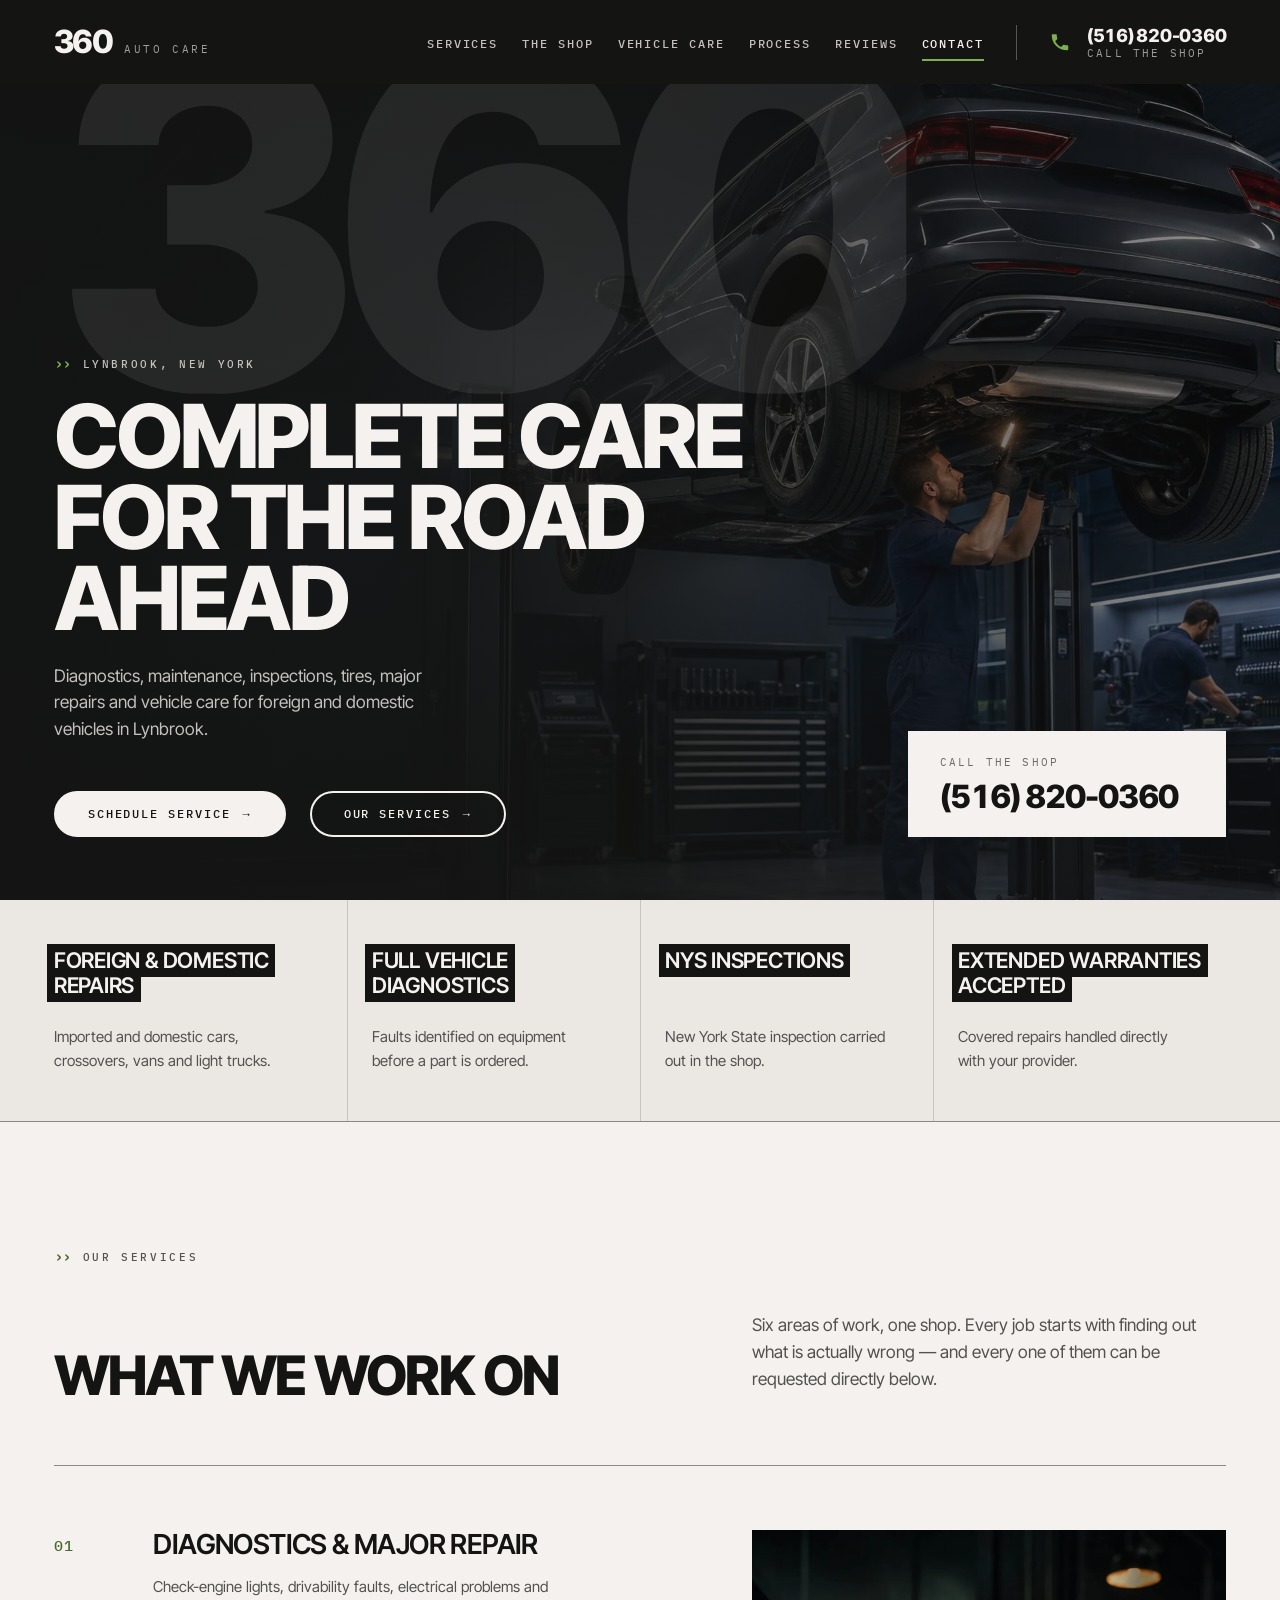
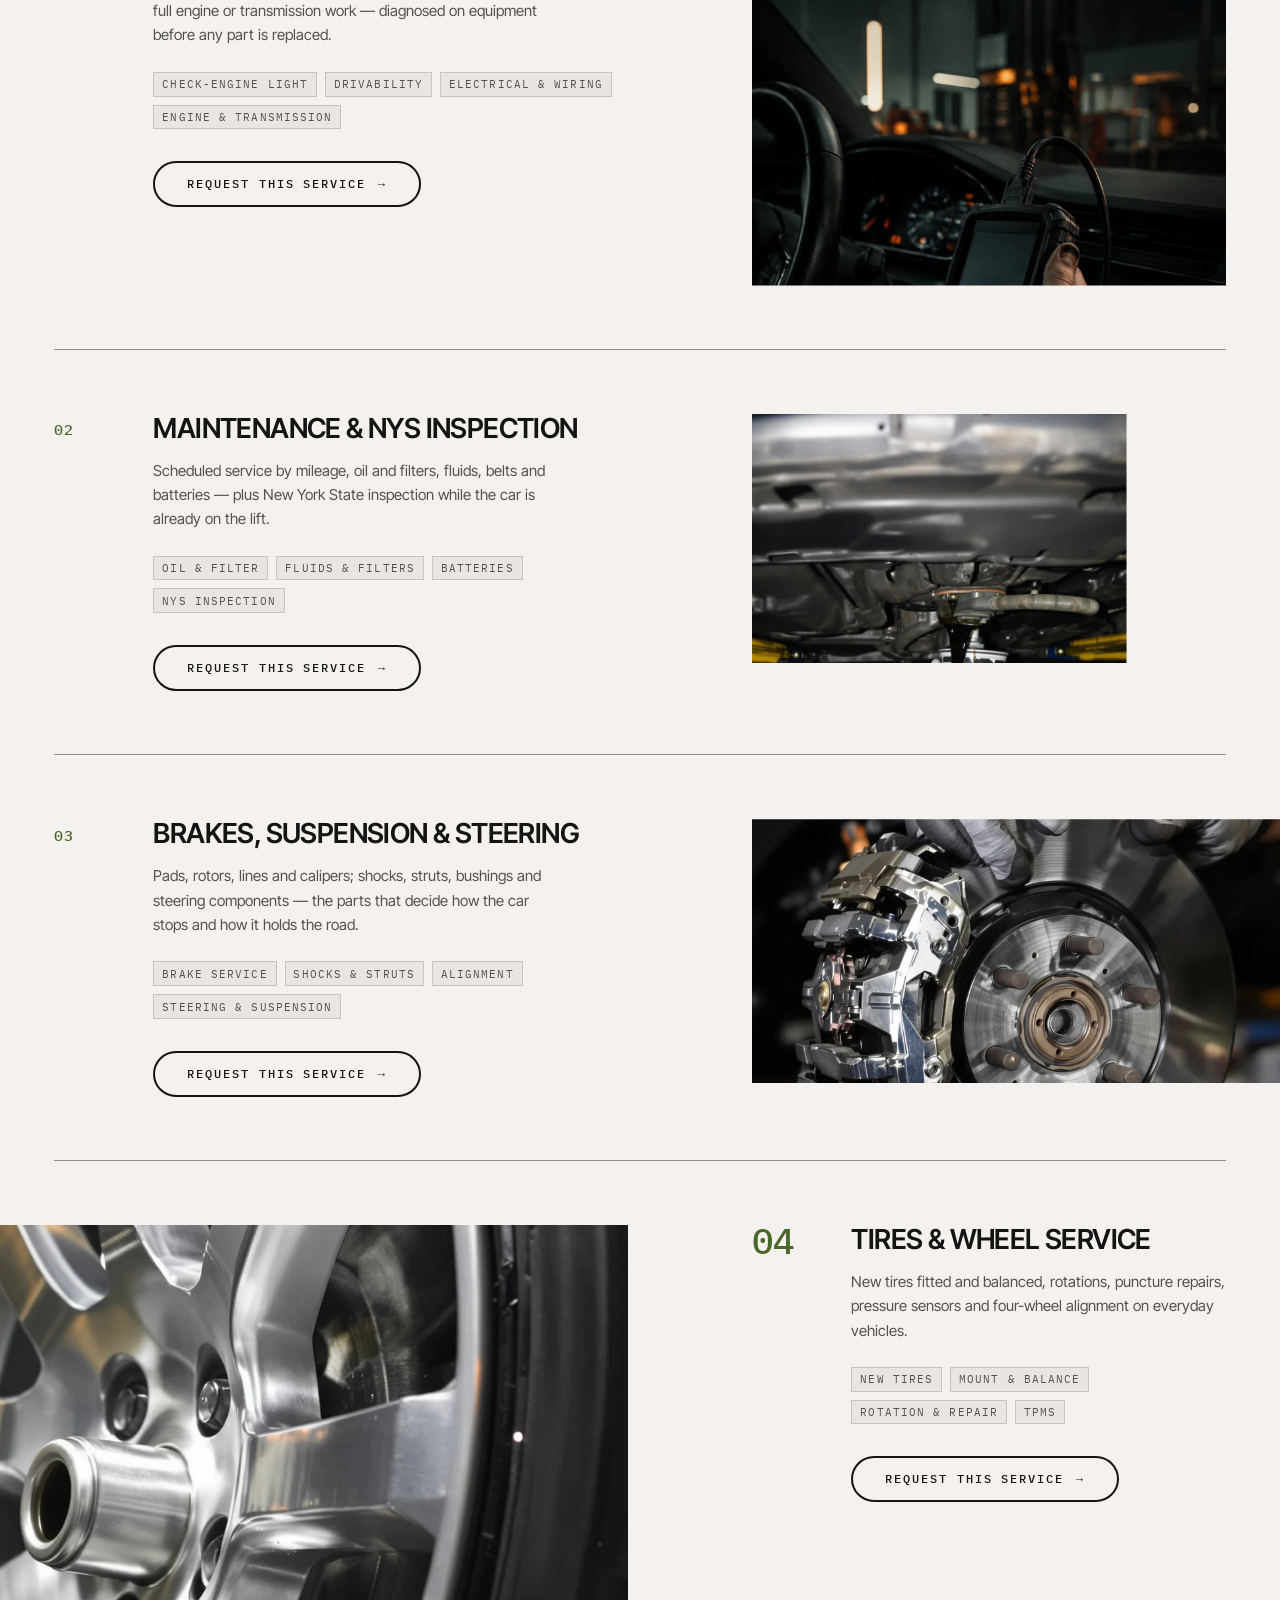
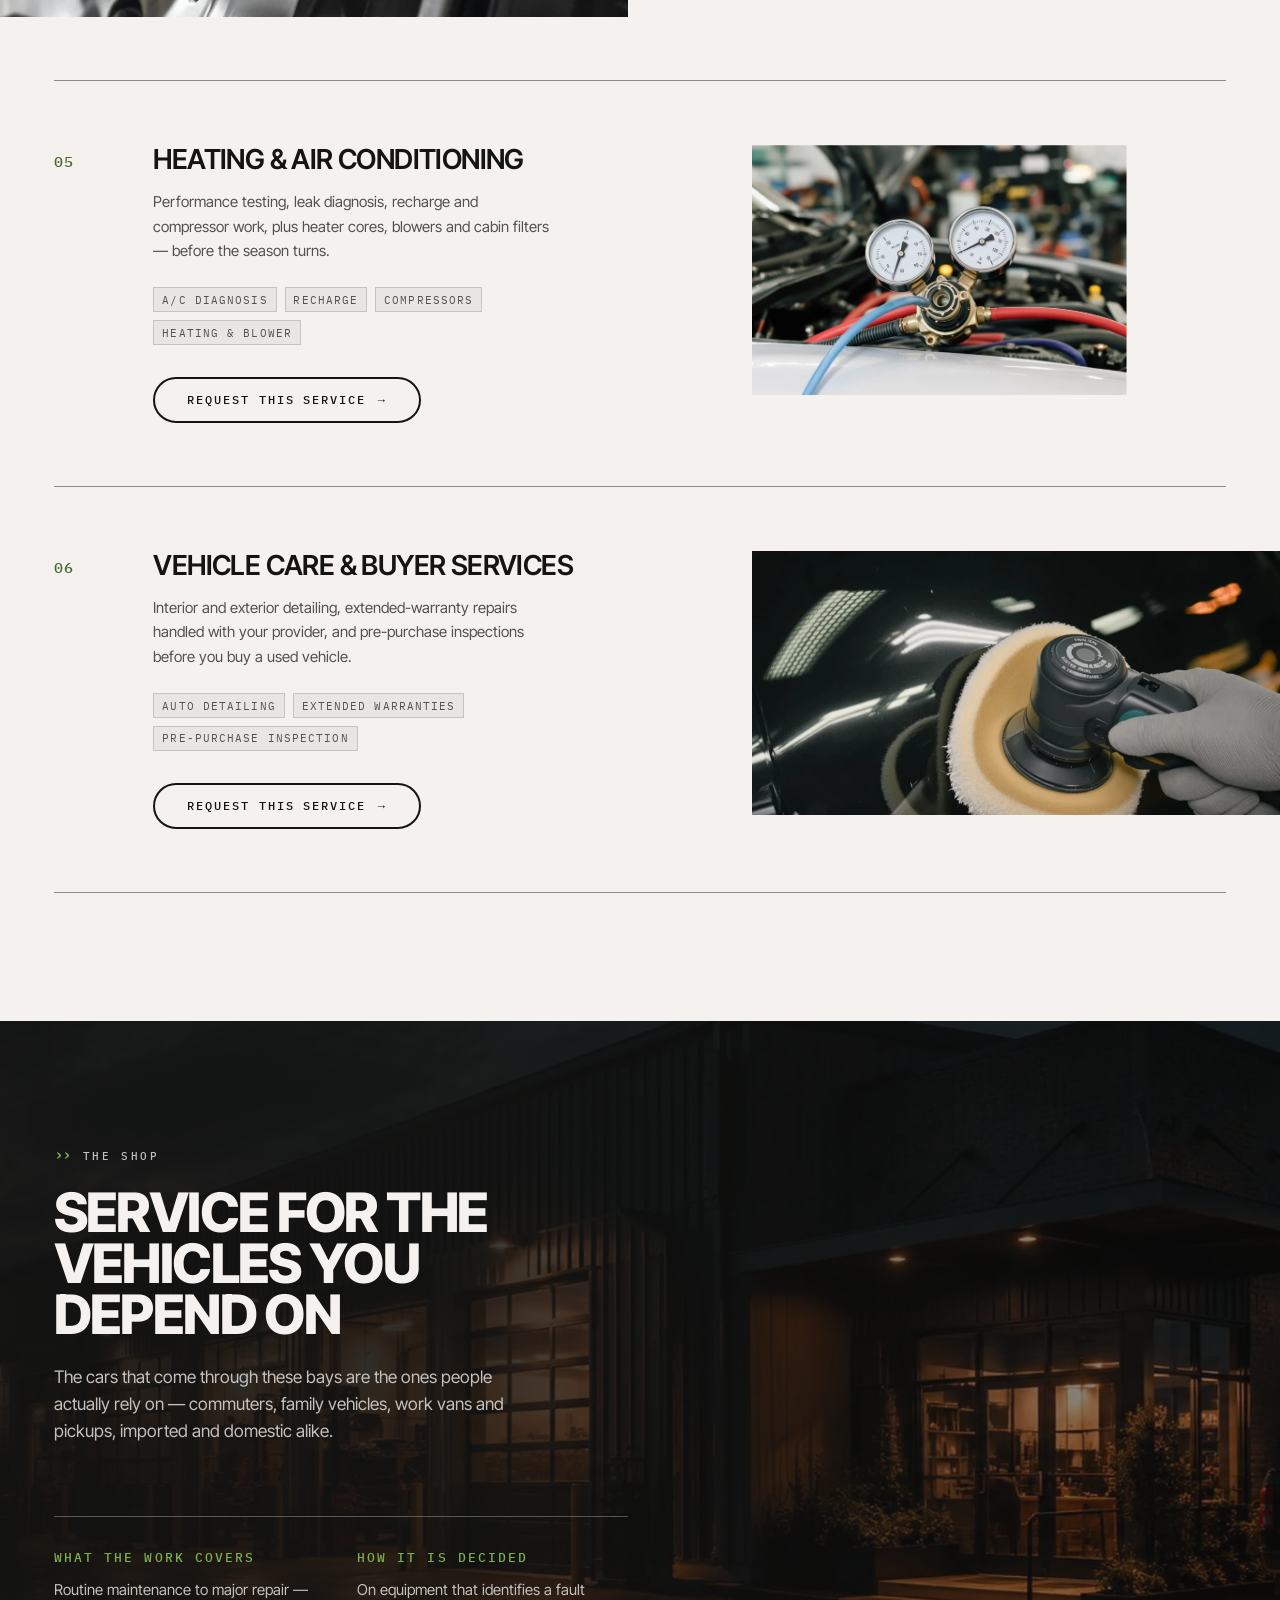
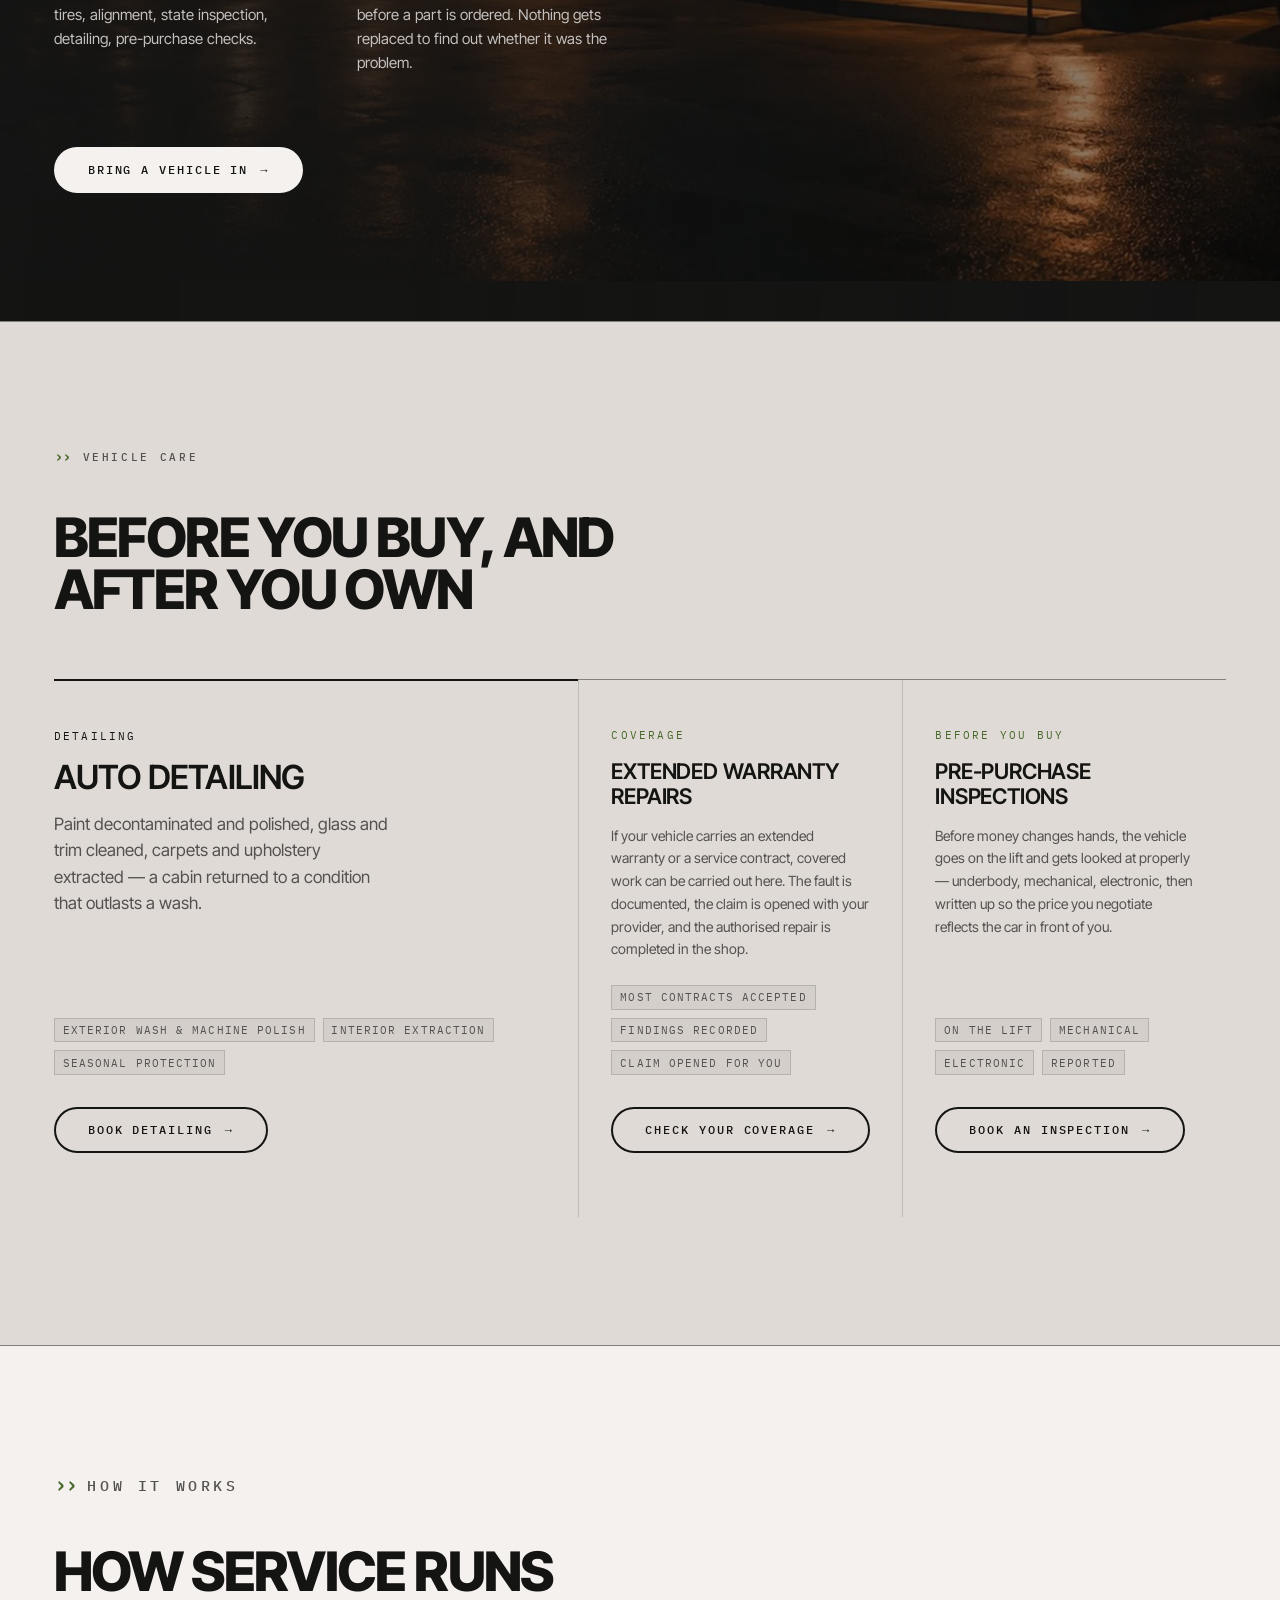
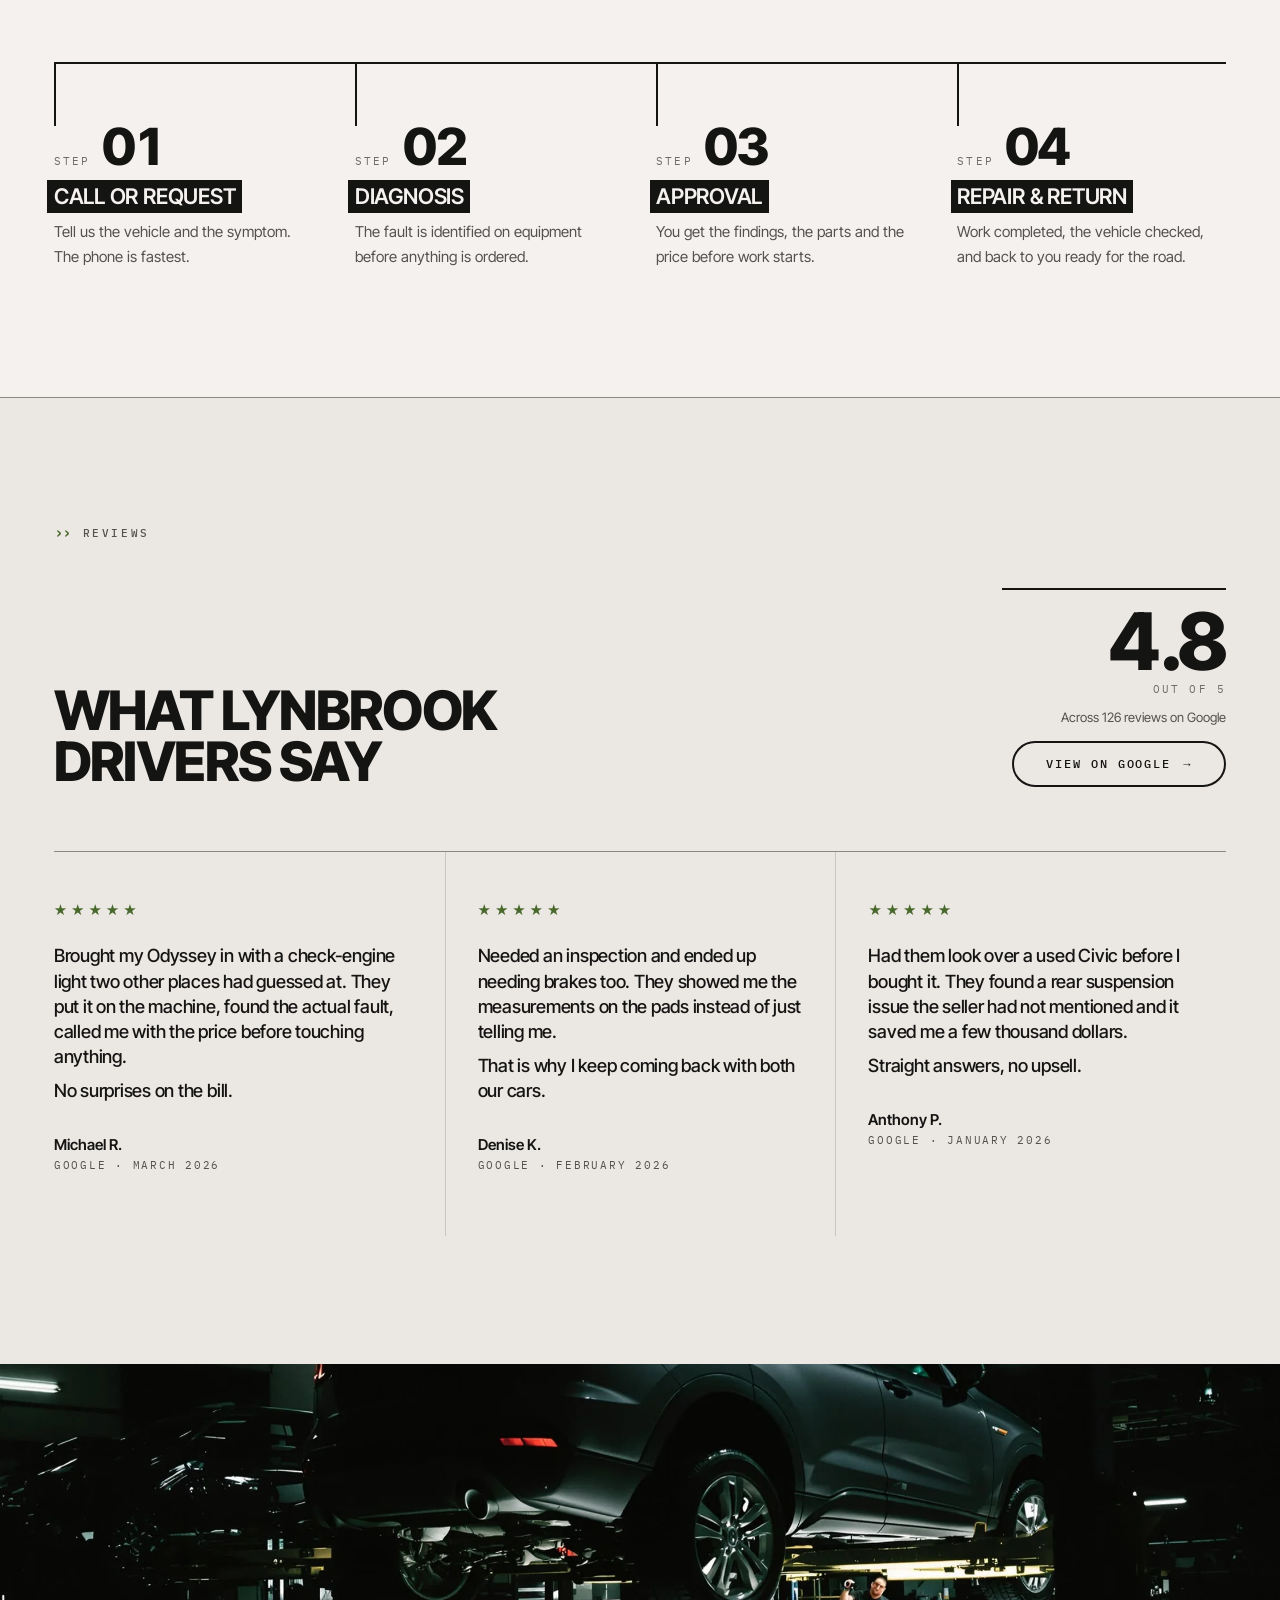
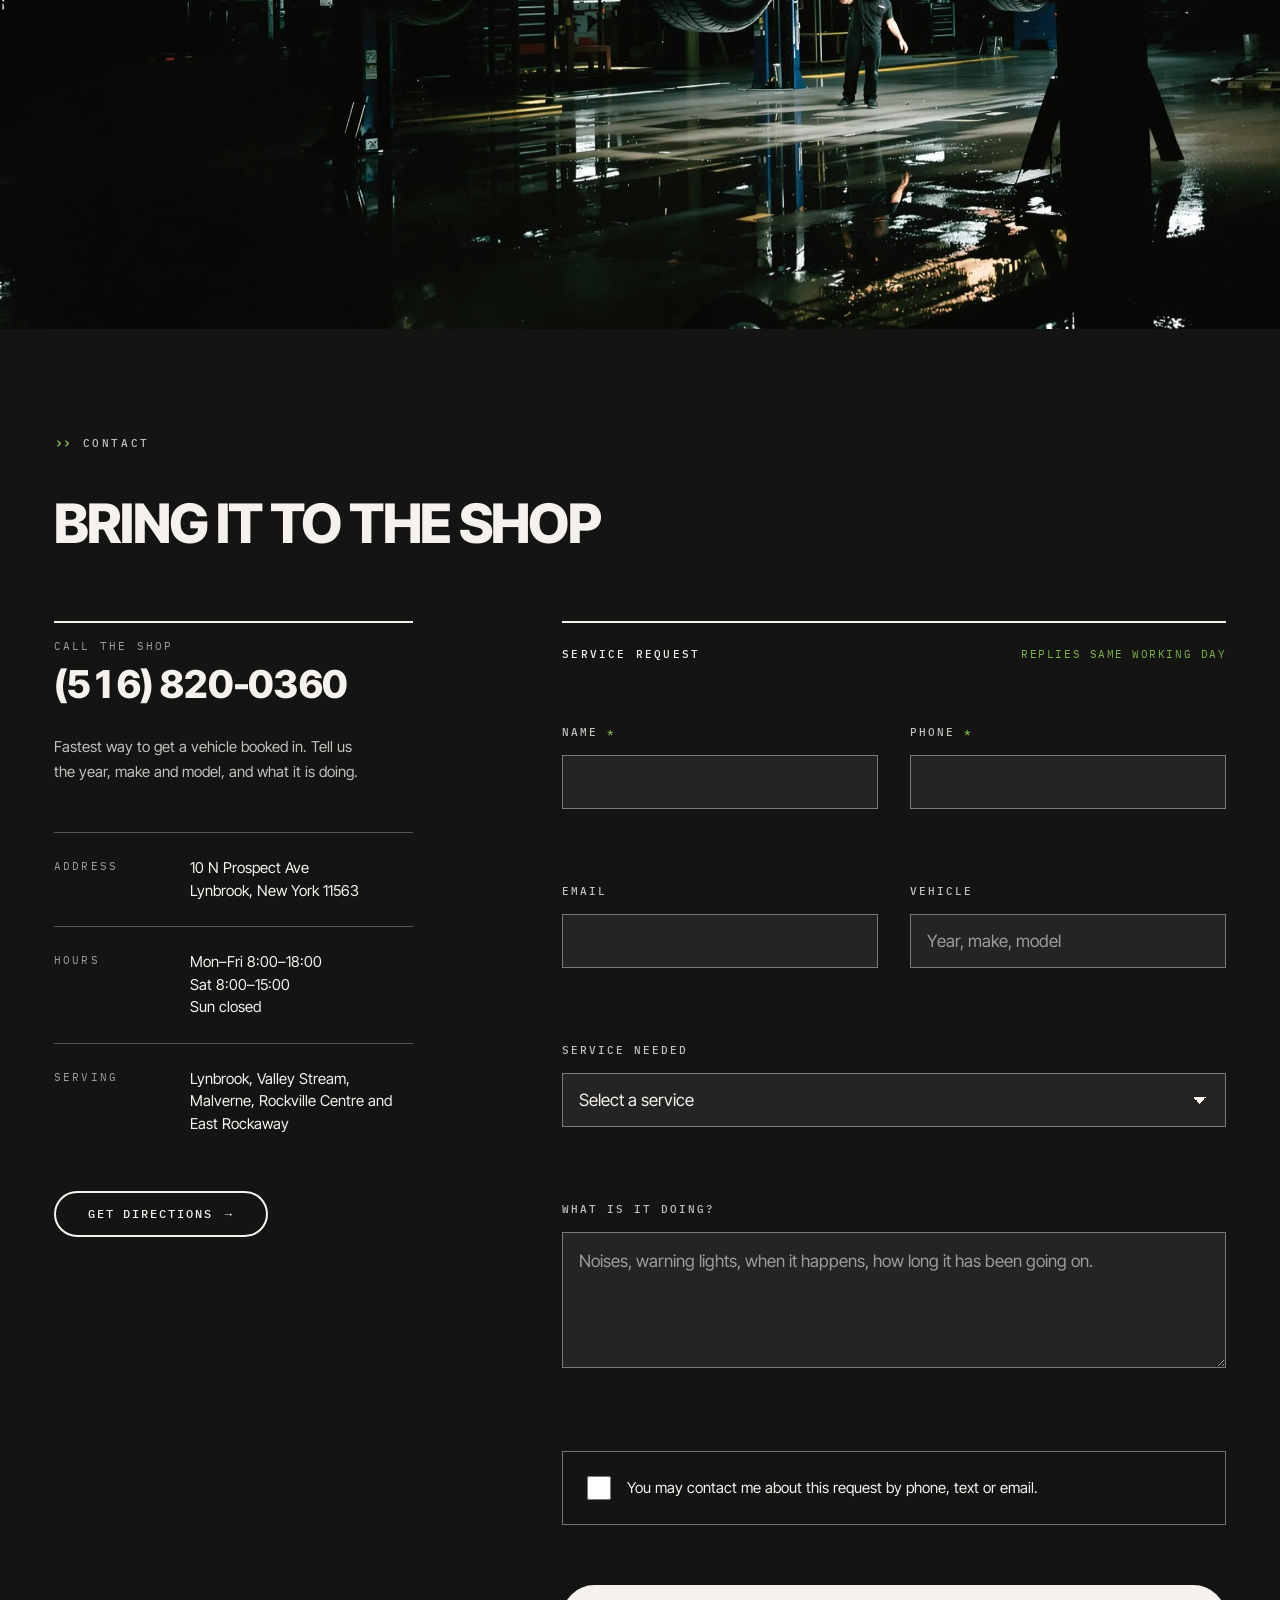
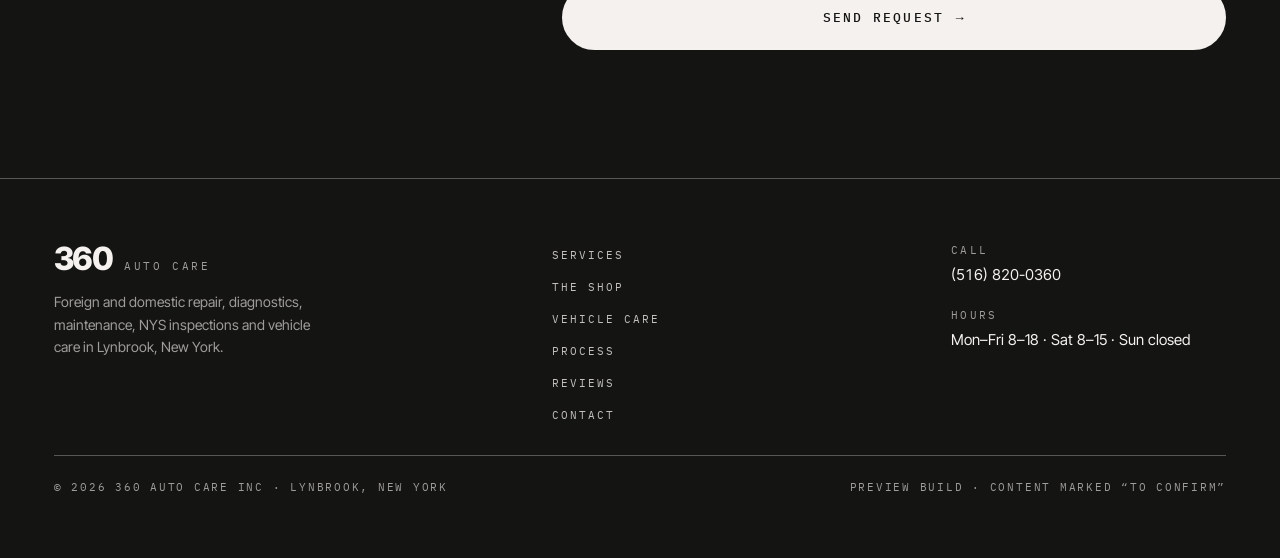
==== commit ed64b773: "360: motion system, solid masthead, new photography, mechanical process MOTION SYSTEM, built on nati" ====
--- a/360/index.html
+++ b/360/index.html
@@ -14,7 +14,7 @@
 <!-- =====================================================================
      MASTHEAD
      ================================================================== -->
-<header class="mh" id="mh">
+<header class="mh on-ink" id="mh">
   <div class="wrap mh__in">
     <a class="wm" href="#main"><b>360</b><span>Auto Care</span></a>
 
@@ -33,7 +33,8 @@
     </nav>
 
     <a class="mh__tel" href="tel:+15168200360" aria-label="Call the shop on 516 820 0360">
-      <b>(516)&nbsp;820-0360</b><span>Call the shop</span></a>
+      <svg viewBox="0 0 24 24" aria-hidden="true" focusable="false"><path d="M6.62 10.79c1.44 2.83 3.76 5.15 6.59 6.59l2.2-2.2c.28-.28.68-.36 1.03-.25 1.12.37 2.33.57 3.56.57.55 0 1 .45 1 1V20c0 .55-.45 1-1 1C10.29 21 3 13.71 3 4.5c0-.55.45-1 1-1h3.5c.55 0 1 .45 1 1 0 1.24.2 2.45.57 3.57.11.35.03.74-.25 1.02l-2.2 2.2z"/></svg>
+      <span class="mh__tel__t"><b>(516)&nbsp;820-0360</b><span>Call the shop</span></span></a>
   </div>
 </header>
 
@@ -47,22 +48,23 @@
     <div class="hero__num" aria-hidden="true">360</div>
     <div class="hero__ph">
       <img src="assets/img/hero.webp" width="2200" height="1240" fetchpriority="high"
-        alt="A dark SUV raised on a two-post lift in the workshop, lit by a low warm work lamp.">
+        alt="A dark SUV raised on a two-post lift, a technician working underneath it with a hand light and a second technician at the bench behind.">
     </div>
 
     <div class="wrap hero__in">
       <div class="hero__say">
-        <p class="t-eyebrow">Lynbrook, New York</p>
-        <h1 class="t-display">Complete care<br>for the road ahead</h1>
-        <p class="t-lead">Diagnostics, maintenance, inspections, tires, major repairs and
+        <p class="t-eyebrow" data-load="last" style="--i:0"><b>&rsaquo;&rsaquo;</b>Lynbrook, New York</p>
+        <h1 class="t-display" data-load="head"><span class="mo-line">Complete care</span><span
+          class="mo-line">for the road ahead</span></h1>
+        <p class="t-lead" data-load="copy" style="--i:0">Diagnostics, maintenance, inspections, tires, major repairs and
           vehicle care for foreign and domestic vehicles in Lynbrook.</p>
-        <div class="hero__act">
+        <div class="hero__act" data-load="copy" style="--i:1">
           <a class="btn" href="#contact">Schedule service <i aria-hidden="true">&rarr;</i></a>
           <a class="lnk" href="#services">Our services <i aria-hidden="true">&rarr;</i></a>
         </div>
       </div>
 
-      <a class="hero__tel" href="tel:+15168200360">
+      <a class="hero__tel" href="tel:+15168200360" data-load="last" style="--i:1">
         <span>Call the shop</span><b>(516)&nbsp;820-0360</b></a>
     </div>
   </section>
@@ -71,22 +73,20 @@
        THE FOUR FACTS
        ================================================================ -->
   <section class="facts" aria-label="What the shop is set up for">
-    <div class="wrap facts__in">
-      <p class="t-eyebrow facts__lab">What the shop is set up for</p>
-
-      <article>
+    <div class="wrap facts__in" data-seq>
+      <article data-reveal="copy" data-i="0">
         <h3 class="t-h3"><span class="t-strike">Foreign &amp; domestic repairs</span></h3>
         <p>Imported and domestic cars, crossovers, vans and light trucks.</p>
       </article>
-      <article>
+      <article data-reveal="stand" data-i="1">
         <h3 class="t-h3"><span class="t-strike">Full vehicle diagnostics</span></h3>
         <p>Faults identified on equipment before a part is ordered.</p>
       </article>
-      <article>
+      <article data-reveal="stand" data-i="2">
         <h3 class="t-h3"><span class="t-strike">NYS inspections</span></h3>
         <p>New York State inspection carried out in the shop.</p>
       </article>
-      <article>
+      <article data-reveal="stand" data-i="3">
         <h3 class="t-h3"><span class="t-strike">Extended warranties accepted</span></h3>
         <p>Covered repairs handled directly with your provider.</p>
       </article>
@@ -98,115 +98,115 @@
        ================================================================ -->
   <section class="sec" id="services">
     <div class="wrap">
-      <div class="sec__head">
-        <p class="t-eyebrow">Our services</p>
-        <h2 class="t-h2">What we work on</h2>
-        <p class="t-lead">Six areas of work, one shop. Every job starts with finding out what
+      <div class="sec__head" data-seq>
+        <p class="t-eyebrow" data-reveal="label" data-i="0"><b>&rsaquo;&rsaquo;</b>Our services</p>
+        <h2 class="t-h2" data-reveal="head" data-i="1"><span class="mo-line">What we work on</span></h2>
+        <p class="t-lead" data-reveal="copy" data-i="2">Six areas of work, one shop. Every job starts with finding out what
           is actually wrong — and every one of them can be requested directly below.</p>
       </div>
 
       <div class="ledger">
-        <article class="row">
-          <p class="row__n">01</p>
+        <article class="row" data-seq>
+          <p class="row__n" data-reveal="label" data-i="0">01</p>
           <div class="row__txt">
-            <h3 class="t-h3">Diagnostics &amp; major repair</h3>
-            <p class="t-body">Check-engine lights, drivability faults, electrical problems and
+            <h3 class="t-h3" data-reveal="head" data-i="2"><span class="mo-line">Diagnostics &amp; major repair</span></h3>
+            <p class="t-body" data-reveal="copy" data-i="3">Check-engine lights, drivability faults, electrical problems and
               full engine or transmission work — diagnosed on equipment before any part is
               replaced.</p>
-            <ul class="chips">
+            <ul class="chips" data-reveal="copy" data-i="3">
               <li>Check-engine light</li><li>Drivability</li>
               <li>Electrical &amp; wiring</li><li>Engine &amp; transmission</li>
             </ul>
-            <a class="lnk" href="#contact" data-service="Diagnostics &amp; Major Repair">
+            <a class="lnk" data-reveal="act" data-i="4" href="#contact" data-service="Diagnostics &amp; Major Repair">
               Request this service <i aria-hidden="true">&rarr;</i></a>
           </div>
-          <div class="row__ph"><img src="assets/img/svc-01.webp" width="1500" height="1000"
+          <div class="row__ph" data-reveal="img" data-i="1"><img src="assets/img/svc-01.webp" width="1600" height="1100"
             loading="lazy" alt="A technician's hand holding a diagnostic scan tool inside a car, the workshop lights out of focus through the windscreen."></div>
         </article>
 
-        <article class="row">
-          <p class="row__n">02</p>
+        <article class="row" data-seq>
+          <p class="row__n" data-reveal="label" data-i="0">02</p>
           <div class="row__txt">
-            <h3 class="t-h3">Maintenance &amp; NYS inspection</h3>
-            <p class="t-body">Scheduled service by mileage, oil and filters, fluids, belts and
+            <h3 class="t-h3" data-reveal="head" data-i="2"><span class="mo-line">Maintenance &amp; NYS inspection</span></h3>
+            <p class="t-body" data-reveal="copy" data-i="3">Scheduled service by mileage, oil and filters, fluids, belts and
               batteries — plus New York State inspection while the car is already on the lift.</p>
-            <ul class="chips">
+            <ul class="chips" data-reveal="copy" data-i="3">
               <li>Oil &amp; filter</li><li>Fluids &amp; filters</li>
               <li>Batteries</li><li>NYS inspection</li>
             </ul>
-            <a class="lnk" href="#contact" data-service="Maintenance &amp; NYS Inspection">
+            <a class="lnk" data-reveal="act" data-i="4" href="#contact" data-service="Maintenance &amp; NYS Inspection">
               Request this service <i aria-hidden="true">&rarr;</i></a>
           </div>
-          <div class="row__ph"><img src="assets/img/svc-02.webp" width="1500" height="1000"
+          <div class="row__ph" data-reveal="img" data-i="1"><img src="assets/img/svc-02.webp" width="1600" height="1100"
             loading="lazy" alt="Gloved hands removing an oil filter beneath a raised sedan, with a drain pan on the floor below."></div>
         </article>
 
-        <article class="row">
-          <p class="row__n">03</p>
+        <article class="row" data-seq>
+          <p class="row__n" data-reveal="label" data-i="0">03</p>
           <div class="row__txt">
-            <h3 class="t-h3">Brakes, suspension &amp; steering</h3>
-            <p class="t-body">Pads, rotors, lines and calipers; shocks, struts, bushings and
+            <h3 class="t-h3" data-reveal="head" data-i="2"><span class="mo-line">Brakes, suspension &amp; steering</span></h3>
+            <p class="t-body" data-reveal="copy" data-i="3">Pads, rotors, lines and calipers; shocks, struts, bushings and
               steering components — the parts that decide how the car stops and how it holds
               the road.</p>
-            <ul class="chips">
+            <ul class="chips" data-reveal="copy" data-i="3">
               <li>Brake service</li><li>Shocks &amp; struts</li>
               <li>Alignment</li><li>Steering &amp; suspension</li>
             </ul>
-            <a class="lnk" href="#contact" data-service="Brakes, Suspension &amp; Steering">
+            <a class="lnk" data-reveal="act" data-i="4" href="#contact" data-service="Brakes, Suspension &amp; Steering">
               Request this service <i aria-hidden="true">&rarr;</i></a>
           </div>
-          <div class="row__ph"><img src="assets/img/svc-03.webp" width="1500" height="1000"
+          <div class="row__ph" data-reveal="img" data-i="1"><img src="assets/img/svc-03.webp" width="1600" height="1100"
             loading="lazy" alt="An exposed brake rotor and caliper on a front hub with the wheel removed, a gloved hand fitting a new pad."></div>
         </article>
 
-        <article class="row">
-          <p class="row__n">04</p>
+        <article class="row" data-seq>
+          <p class="row__n" data-reveal="label" data-i="0">04</p>
           <div class="row__txt">
-            <h3 class="t-h3">Tires &amp; wheel service</h3>
-            <p class="t-body">New tires fitted and balanced, rotations, puncture repairs,
+            <h3 class="t-h3" data-reveal="head" data-i="2"><span class="mo-line">Tires &amp; wheel service</span></h3>
+            <p class="t-body" data-reveal="copy" data-i="3">New tires fitted and balanced, rotations, puncture repairs,
               pressure sensors and four-wheel alignment on everyday vehicles.</p>
-            <ul class="chips">
+            <ul class="chips" data-reveal="copy" data-i="3">
               <li>New tires</li><li>Mount &amp; balance</li>
               <li>Rotation &amp; repair</li><li>TPMS</li>
             </ul>
-            <a class="lnk" href="#contact" data-service="Tires &amp; Wheel Service">
+            <a class="lnk" data-reveal="act" data-i="4" href="#contact" data-service="Tires &amp; Wheel Service">
               Request this service <i aria-hidden="true">&rarr;</i></a>
           </div>
-          <div class="row__ph"><img src="assets/img/svc-04.webp" width="1500" height="1000"
+          <div class="row__ph" data-reveal="img" data-i="1" data-from="right"><img src="assets/img/svc-04.webp" width="1600" height="1100"
             loading="lazy" alt="A tire and alloy wheel on a balancing machine, a technician's hand steadying the rim."></div>
         </article>
 
-        <article class="row">
-          <p class="row__n">05</p>
+        <article class="row" data-seq>
+          <p class="row__n" data-reveal="label" data-i="0">05</p>
           <div class="row__txt">
-            <h3 class="t-h3">Heating &amp; air conditioning</h3>
-            <p class="t-body">Performance testing, leak diagnosis, recharge and compressor work,
+            <h3 class="t-h3" data-reveal="head" data-i="2"><span class="mo-line">Heating &amp; air conditioning</span></h3>
+            <p class="t-body" data-reveal="copy" data-i="3">Performance testing, leak diagnosis, recharge and compressor work,
               plus heater cores, blowers and cabin filters — before the season turns.</p>
-            <ul class="chips">
+            <ul class="chips" data-reveal="copy" data-i="3">
               <li>A/C diagnosis</li><li>Recharge</li>
               <li>Compressors</li><li>Heating &amp; blower</li>
             </ul>
-            <a class="lnk" href="#contact" data-service="Heating &amp; Air Conditioning">
+            <a class="lnk" data-reveal="act" data-i="4" href="#contact" data-service="Heating &amp; Air Conditioning">
               Request this service <i aria-hidden="true">&rarr;</i></a>
           </div>
-          <div class="row__ph"><img src="assets/img/svc-05.webp" width="1500" height="1000"
+          <div class="row__ph" data-reveal="img" data-i="1"><img src="assets/img/svc-05.webp" width="1600" height="1100"
             loading="lazy" alt="An air-conditioning manifold gauge set resting on a fender with service hoses running into the engine bay."></div>
         </article>
 
-        <article class="row">
-          <p class="row__n">06</p>
+        <article class="row" data-seq>
+          <p class="row__n" data-reveal="label" data-i="0">06</p>
           <div class="row__txt">
-            <h3 class="t-h3">Vehicle care &amp; buyer services</h3>
-            <p class="t-body">Interior and exterior detailing, extended-warranty repairs handled
+            <h3 class="t-h3" data-reveal="head" data-i="2"><span class="mo-line">Vehicle care &amp; buyer services</span></h3>
+            <p class="t-body" data-reveal="copy" data-i="3">Interior and exterior detailing, extended-warranty repairs handled
               with your provider, and pre-purchase inspections before you buy a used vehicle.</p>
-            <ul class="chips">
+            <ul class="chips" data-reveal="copy" data-i="3">
               <li>Auto detailing</li><li>Extended warranties</li>
               <li>Pre-purchase inspection</li>
             </ul>
-            <a class="lnk" href="#contact" data-service="Vehicle Care &amp; Buyer Services">
+            <a class="lnk" data-reveal="act" data-i="4" href="#contact" data-service="Vehicle Care &amp; Buyer Services">
               Request this service <i aria-hidden="true">&rarr;</i></a>
           </div>
-          <div class="row__ph"><img src="assets/img/svc-06.webp" width="1500" height="1000"
+          <div class="row__ph" data-reveal="img" data-i="1"><img src="assets/img/svc-06.webp" width="1600" height="1100"
             loading="lazy" alt="A dual-action polisher held against the dark door panel of a family sedan."></div>
         </article>
       </div>
@@ -216,21 +216,21 @@
   <!-- ===================================================================
        THE SHOP — the one full-strength photographic mass
        ================================================================ -->
-  <section class="shop on-ink" id="shop">
-    <div class="shop__ph" aria-hidden="true">
-      <img src="assets/img/shop.webp" width="2400" height="1500" loading="lazy"
-        data-par=".07" alt="">
+  <section class="shop on-ink" id="shop" data-seq>
+    <div class="shop__ph" aria-hidden="true" data-reveal="band" data-i="0">
+      <img src="assets/img/shop.webp" width="2600" height="1420" loading="lazy"
+        data-par=".115" alt="">
     </div>
     <div class="wrap shop__in">
       <div class="shop__say">
-        <p class="t-eyebrow">The shop</p>
-        <h2 class="t-h2">Service for the vehicles you depend on</h2>
-        <p class="t-lead">The cars that come through these bays are the ones people actually
+        <p class="t-eyebrow" data-reveal="label" data-i="1"><b>&rsaquo;&rsaquo;</b>The shop</p>
+        <h2 class="t-h2" data-reveal="head" data-i="2"><span class="mo-line">Service for the vehicles you depend on</span></h2>
+        <p class="t-lead" data-reveal="copy" data-i="3">The cars that come through these bays are the ones people actually
           rely on — commuters, family vehicles, work vans and pickups, imported and domestic
           alike.</p>
       </div>
 
-      <div class="shop__pts">
+      <div class="shop__pts" data-reveal="copy" data-i="4">
         <div>
           <h3>What the work covers</h3>
           <p>Routine maintenance to major repair — tires, alignment, state inspection,
@@ -243,7 +243,7 @@
         </div>
       </div>
 
-      <a class="btn" href="#contact">Bring a vehicle in <i aria-hidden="true">&rarr;</i></a>
+      <a class="btn" data-reveal="act" data-i="5" href="#contact">Bring a vehicle in <i aria-hidden="true">&rarr;</i></a>
     </div>
   </section>
 
@@ -253,15 +253,15 @@
        ================================================================ -->
   <section class="care sec" id="care">
     <div class="wrap">
-      <div class="sec__head">
-        <p class="t-eyebrow">Vehicle care</p>
-        <h2 class="t-h2">Before you buy, and after you own</h2>
-      </div>
-
-      <div class="care__grid">
+      <div class="sec__head" data-seq>
+        <p class="t-eyebrow" data-reveal="label" data-i="0"><b>&rsaquo;&rsaquo;</b>Vehicle care</p>
+        <h2 class="t-h2" data-reveal="head" data-i="1"><span class="mo-line">Before you buy, and after you own</span></h2>
+      </div>
+
+      <div class="care__grid" data-seq>
         <article>
-          <p class="t-mono">Detailing</p>
-          <h3 class="t-h3">Auto detailing</h3>
+          <p class="t-mono" data-reveal="label" data-i="0">Detailing</p>
+          <h3 class="t-h3" data-reveal="head" data-i="1"><span class="mo-line">Auto detailing</span></h3>
           <p class="t-body">Paint decontaminated and polished, glass and trim cleaned, carpets
             and upholstery extracted — a cabin returned to a condition that outlasts a wash.</p>
           <ul class="chips">
@@ -273,8 +273,8 @@
         </article>
 
         <article>
-          <p class="t-mono">Coverage</p>
-          <h3 class="t-h3">Extended warranty repairs</h3>
+          <p class="t-mono" data-reveal="label" data-i="2">Coverage</p>
+          <h3 class="t-h3" data-reveal="head" data-i="3"><span class="mo-line">Extended warranty repairs</span></h3>
           <p class="t-body">If your vehicle carries an extended warranty or a service contract,
             covered work can be carried out here. The fault is documented, the claim is opened
             with your provider, and the authorised repair is completed in the shop.</p>
@@ -287,8 +287,8 @@
         </article>
 
         <article>
-          <p class="t-mono">Before you buy</p>
-          <h3 class="t-h3">Pre-purchase inspections</h3>
+          <p class="t-mono" data-reveal="label" data-i="3">Before you buy</p>
+          <h3 class="t-h3" data-reveal="head" data-i="4"><span class="mo-line">Pre-purchase inspections</span></h3>
           <p class="t-body">Before money changes hands, the vehicle goes on the lift and gets
             looked at properly — underbody, mechanical, electronic, then written up so the price
             you negotiate reflects the car in front of you.</p>
@@ -308,28 +308,29 @@
   <section class="sec proc" id="process">
     <div class="wrap">
       <div class="sec__head">
-        <p class="t-eyebrow">How it works</p>
+        <p class="t-eyebrow"><b>&rsaquo;&rsaquo;</b>How it works</p>
         <h2 class="t-h2">How service runs</h2>
       </div>
 
-      <div class="proc__grid">
-        <article>
-          <span class="proc__n">Step 01</span>
+      <div class="proc__grid" data-seq>
+        <span class="proc__line" aria-hidden="true"><i></i></span>
+        <article data-reveal="copy" data-i="1">
+          <span class="proc__n"><i>Step</i><b>01</b></span>
           <h3 class="t-h3"><span class="t-strike">Call or request</span></h3>
           <p>Tell us the vehicle and the symptom. The phone is fastest.</p>
         </article>
-        <article>
-          <span class="proc__n">Step 02</span>
+        <article data-reveal="copy" data-i="2">
+          <span class="proc__n"><i>Step</i><b>02</b></span>
           <h3 class="t-h3"><span class="t-strike">Diagnosis</span></h3>
           <p>The fault is identified on equipment before anything is ordered.</p>
         </article>
-        <article>
-          <span class="proc__n">Step 03</span>
+        <article data-reveal="copy" data-i="3">
+          <span class="proc__n"><i>Step</i><b>03</b></span>
           <h3 class="t-h3"><span class="t-strike">Approval</span></h3>
           <p>You get the findings, the parts and the price before work starts.</p>
         </article>
-        <article>
-          <span class="proc__n">Step 04</span>
+        <article data-reveal="stand" data-i="4">
+          <span class="proc__n"><i>Step</i><b>04</b></span>
           <h3 class="t-h3"><span class="t-strike">Repair &amp; return</span></h3>
           <p>Work completed, the vehicle checked, and back to you ready for the road.</p>
         </article>
@@ -342,10 +343,10 @@
        ================================================================ -->
   <section class="sec rev" id="reviews">
     <div class="wrap">
-      <div class="rev__top">
-        <p class="t-eyebrow">Reviews</p>
-        <h2 class="t-h2">What Lynbrook drivers say</h2>
-        <div class="rev__score">
+      <div class="rev__top" data-seq>
+        <p class="t-eyebrow" data-reveal="label" data-i="0"><b>&rsaquo;&rsaquo;</b>Reviews</p>
+        <h2 class="t-h2" data-reveal="head" data-i="1"><span class="mo-line">What Lynbrook drivers say</span></h2>
+        <div class="rev__score" data-reveal="copy" data-i="2">
           <b>4.8</b><em>out of 5</em>
           <p>Across 126 reviews on Google</p>
           <a class="lnk" href="https://www.google.com/maps/search/?api=1&amp;query=360+Auto+Care+Inc%2C+10+N+Prospect+Ave%2C+Lynbrook%2C+NY+11563"
@@ -353,49 +354,46 @@
         </div>
       </div>
 
-      <div class="rev__grid">
+      <div class="rev__grid" data-seq>
         <blockquote>
-          <span class="stars" aria-label="5 out of 5">&#9733;&#9733;&#9733;&#9733;&#9733;</span>
-          <p>Brought my Odyssey in with a check-engine light two other places had guessed at.
+          <span class="stars" aria-label="5 out of 5" data-reveal="label" data-i="0">&#9733;&#9733;&#9733;&#9733;&#9733;</span>
+          <p data-reveal="head" data-i="1"><span class="mo-line">Brought my Odyssey in with a check-engine light two other places had guessed at.
             They put it on the machine, found the actual fault, called me with the price before
-            touching anything. No surprises on the bill.</p>
-          <footer><b>Michael R.</b>Google &middot; March 2026</footer>
+            touching anything. </span><span class="mo-line mo-line--turn">No surprises on the bill.</span></p>
+          <footer data-reveal="copy" data-i="2"><b>Michael R.</b>Google &middot; March 2026</footer>
         </blockquote>
         <blockquote>
-          <span class="stars" aria-label="5 out of 5">&#9733;&#9733;&#9733;&#9733;&#9733;</span>
-          <p>Needed an inspection and ended up needing brakes too. They showed me the
-            measurements on the pads instead of just telling me. That is why I keep coming back
-            with both our cars.</p>
-          <footer><b>Denise K.</b>Google &middot; February 2026</footer>
+          <span class="stars" aria-label="5 out of 5" data-reveal="label" data-i="1">&#9733;&#9733;&#9733;&#9733;&#9733;</span>
+          <p data-reveal="head" data-i="2"><span class="mo-line">Needed an inspection and ended up needing brakes too. They showed me the
+            measurements on the pads instead of just telling me. </span><span class="mo-line mo-line--turn">That is why I keep coming back
+            with both our cars.</span></p>
+          <footer data-reveal="copy" data-i="3"><b>Denise K.</b>Google &middot; February 2026</footer>
         </blockquote>
         <blockquote>
-          <span class="stars" aria-label="5 out of 5">&#9733;&#9733;&#9733;&#9733;&#9733;</span>
-          <p>Had them look over a used Civic before I bought it. They found a rear suspension
-            issue the seller had not mentioned and it saved me a few thousand dollars. Straight
-            answers, no upsell.</p>
-          <footer><b>Anthony P.</b>Google &middot; January 2026</footer>
+          <span class="stars" aria-label="5 out of 5" data-reveal="label" data-i="2">&#9733;&#9733;&#9733;&#9733;&#9733;</span>
+          <p data-reveal="head" data-i="3"><span class="mo-line">Had them look over a used Civic before I bought it. They found a rear suspension
+            issue the seller had not mentioned and it saved me a few thousand dollars. </span><span class="mo-line mo-line--turn">Straight
+            answers, no upsell.</span></p>
+          <footer data-reveal="copy" data-i="4"><b>Anthony P.</b>Google &middot; January 2026</footer>
         </blockquote>
       </div>
-
-      <p class="rev__note">Example wording shown. Real reviews from the shop's Google profile
-        replace these before launch.</p>
     </div>
   </section>
 
   <!-- ===================================================================
        CONTACT — brand expression gives way to the working tool
        ================================================================ -->
-  <section class="ct on-ink" id="contact">
-    <div class="ct__ph" aria-hidden="true">
-      <img src="assets/img/exterior.webp" width="2400" height="1300" loading="lazy"
-        data-par=".055" alt="">
+  <section class="ct on-ink" id="contact" data-seq>
+    <div class="ct__ph" aria-hidden="true" data-reveal="band" data-i="0">
+      <img src="assets/img/exterior.webp" width="2600" height="1210" loading="lazy"
+        data-par=".085" alt="">
     </div>
 
     <div class="wrap ct__in">
-      <p class="t-eyebrow">Contact</p>
-      <h2 class="t-h2">Bring it to the shop</h2>
-
-      <div class="ct__side">
+      <p class="t-eyebrow" data-reveal="label" data-i="1"><b>&rsaquo;&rsaquo;</b>Contact</p>
+      <h2 class="t-h2" data-reveal="head" data-i="2"><span class="mo-line">Bring it to the shop</span></h2>
+
+      <div class="ct__side" data-reveal="copy" data-i="3">
         <a class="ct__tel" href="tel:+15168200360">
           <span>Call the shop</span><b>(516)&nbsp;820-0360</b></a>
         <p>Fastest way to get a vehicle booked in. Tell us the year, make and model, and what
@@ -420,7 +418,7 @@
           target="_blank" rel="noopener">Get directions <i aria-hidden="true">&rarr;</i></a>
       </div>
 
-      <form class="ct__form" id="req" novalidate>
+      <form class="ct__form" id="req" novalidate data-reveal="copy" data-i="4">
         <header>
           <b>Service request</b>
           <span>Replies same working day</span>
--- a/360/assets/css/main.css
+++ b/360/assets/css/main.css
@@ -119,10 +119,12 @@
    3.76:1 there, --ink-2 measures 5.63:1 */
 .t-eyebrow{font-family:'Plex Mono',ui-monospace,monospace;font-weight:500;
   font-size:.6875rem;letter-spacing:.24em;text-transform:uppercase;color:var(--ink-2)}
-.t-eyebrow::before{content:"";display:inline-block;width:1.5rem;height:1px;
-  background:var(--signal);vertical-align:.28em;margin-right:var(--s3)}
-.on-ink .t-eyebrow{color:var(--on-ink-3)}
-.on-ink .t-eyebrow::before{background:var(--signal-lt)}
+.t-eyebrow b{font-weight:500;color:var(--signal);margin-right:var(--s3);
+  font-size:1.45em;line-height:0;letter-spacing:-.1em;vertical-align:-.06em}
+/* over photography --on-ink-3 fell to 4.07:1 once the hero type widened;
+   --on-ink-2 measures 10.21:1 on ink and holds over the picture */
+.on-ink .t-eyebrow{color:var(--on-ink-2)}
+.on-ink .t-eyebrow b{color:var(--signal-lt)}
 
 /* ---- the struck label ---------------------------------------------------
    Ink laid behind the words themselves rather than behind their box, cloned
@@ -138,7 +140,7 @@
 .on-ink .t-strike{background:var(--on-ink);color:var(--ink)}
 :where(h1,h2,h3,p):has(> .t-strike){line-height:1.42}
 
-.t-display{font-weight:800;font-size:clamp(2.6rem,7.6vw,6.6rem);line-height:.9;
+.t-display{font-weight:800;font-size:clamp(2.5rem,6.9vw,6rem);line-height:.92;
   letter-spacing:-.035em;text-transform:uppercase}
 .t-h2{font-weight:800;font-size:clamp(1.9rem,4.4vw,3.4rem);line-height:.94;
   letter-spacing:-.03em;text-transform:uppercase}
@@ -159,62 +161,73 @@
    (the rmsothebys banned pattern). */
 .btn,.lnk{display:inline-flex;align-items:center;gap:var(--s3);
   border-radius:999px;text-decoration:none;cursor:pointer;
-  font-family:'Plex Mono',ui-monospace,monospace;font-weight:500;font-size:.6875rem;
-  letter-spacing:.18em;text-transform:uppercase;line-height:1;
+  font-family:'Plex Mono',ui-monospace,monospace;font-weight:500;font-size:.75rem;
+  letter-spacing:.16em;text-transform:uppercase;line-height:1;
   transition:background .22s var(--e),color .22s var(--e),border-color .22s var(--e)}
 .btn i,.lnk i{font-style:normal;transition:transform .22s var(--e)}
 .btn:hover i,.lnk:hover i{transform:translateX(4px)}
 
-.btn{background:var(--ink);color:var(--on-ink);border:1px solid var(--ink);
-  padding:var(--s4) var(--s6)}
+.btn{background:var(--ink);color:var(--on-ink);border:2px solid var(--ink);
+  padding:calc(var(--s4) - 1px) var(--s6)}
 .btn:hover{background:var(--signal);border-color:var(--signal)}
 .on-ink .btn{background:var(--on-ink);color:var(--ink);border-color:var(--on-ink)}
 .on-ink .btn:hover{background:var(--signal-lt);border-color:var(--signal-lt)}
 
 .lnk{background:transparent;color:var(--ink);
-  border:1px solid rgba(20,20,19,.48);padding:var(--s4) var(--s6)}
+  border:2px solid var(--ink);padding:calc(var(--s4) - 1px) var(--s6)}
 .lnk:hover{background:var(--ink);color:var(--on-ink);border-color:var(--ink)}
-.on-ink .lnk{color:var(--on-ink);border-color:rgba(244,241,238,.42)}
+.on-ink .lnk{color:var(--on-ink);border-color:var(--on-ink)}
 .on-ink .lnk:hover{background:var(--on-ink);color:var(--ink);border-color:var(--on-ink)}
 
 /* the parts categories: facts, so they are mono and they sit on a rule */
-.chips{display:flex;flex-wrap:wrap;gap:var(--s2) var(--s4);margin-top:var(--s4)}
+.chips{display:flex;flex-wrap:wrap;gap:var(--s2);margin-top:var(--s5)}
 .chips li{list-style:none;font-family:'Plex Mono',ui-monospace,monospace;
-  font-size:.625rem;letter-spacing:.16em;text-transform:uppercase;color:var(--ink-3);
-  padding-top:var(--s2);border-top:1px solid var(--rule-hair);flex:0 1 auto}
-.on-ink .chips li{color:var(--on-ink-3);border-color:var(--rule-ink)}
+  font-size:.6875rem;letter-spacing:.1em;text-transform:uppercase;color:var(--ink-2);
+  background:rgba(20,20,19,.055);border:1px solid var(--rule-hair);
+  padding:.42em .72em .38em;flex:0 1 auto}
+.on-ink .chips li{color:var(--on-ink-2);background:rgba(244,241,238,.08);
+  border-color:var(--rule-ink)}
 
 /* =========================================================================
    MASTHEAD
    ====================================================================== */
-.mh{position:sticky;top:0;z-index:40;background:var(--paper);
-  border-bottom:1px solid var(--rule)}
+/* The masthead is the one constant on a page that changes tone four times, so
+   it is solid ink and the page moves underneath it. Over the hero it reads as
+   part of the photograph; over the light sections it is the hardest edge on
+   the screen. No hairline: the tonal change is the boundary. */
+.mh{position:sticky;top:0;z-index:40;background:var(--ink);color:var(--on-ink)}
 .mh__in{display:flex;align-items:center;gap:var(--s6);min-height:var(--mh)}
 
-.wm{display:flex;align-items:baseline;gap:var(--s3);text-decoration:none;color:var(--ink);
-  flex:0 0 auto}
-.wm b{font-weight:800;font-size:1.75rem;letter-spacing:-.05em;line-height:1}
-.wm span{font-family:'Plex Mono',ui-monospace,monospace;font-size:.625rem;
-  letter-spacing:.24em;text-transform:uppercase;color:var(--ink-3)}
+.wm{display:flex;align-items:baseline;gap:var(--s3);text-decoration:none;
+  color:inherit;flex:0 0 auto}
+.wm b{font-weight:800;font-size:2rem;letter-spacing:-.05em;line-height:1}
+.wm span{font-family:'Plex Mono',ui-monospace,monospace;font-size:.6875rem;
+  letter-spacing:.24em;text-transform:uppercase;color:var(--on-ink-3)}
 
 .mh nav{margin-left:auto}
 .mh nav ul{display:flex;gap:var(--s5);list-style:none}
-.mh nav a{color:var(--ink-3);text-decoration:none;
-  font-family:'Plex Mono',ui-monospace,monospace;font-size:.6875rem;letter-spacing:.18em;
+.mh nav a{color:var(--on-ink-2);text-decoration:none;font-weight:600;
+  font-family:'Plex Mono',ui-monospace,monospace;font-size:.75rem;letter-spacing:.16em;
   text-transform:uppercase;padding-block:var(--s2);
-  border-bottom:1px solid transparent;transition:color .2s var(--e),border-color .2s var(--e)}
-.mh nav a:hover,.mh nav a[aria-current=true]{color:var(--ink);border-color:var(--signal)}
-
-.mh__tel{display:flex;flex-direction:column;text-decoration:none;color:var(--ink);
-  padding-left:var(--s6);border-left:1px solid var(--rule)}
-.mh__tel b{font-weight:600;font-size:1.0625rem;letter-spacing:-.01em;
+  transition:color .2s var(--e)}
+.mh nav a:hover,.mh nav a[aria-current=true]{color:var(--on-ink)}
+
+.mh__tel{display:flex;align-items:center;gap:var(--s4);text-decoration:none;
+  color:var(--on-ink);padding-left:var(--s6);border-left:1px solid var(--rule-ink)}
+/* the one chromatic thing in the bar, and it marks the one action the bar
+   actually carries. Solid fill, no stroke, no external request. */
+.mh__tel svg{width:1.375rem;height:1.375rem;flex:0 0 auto;fill:var(--signal-lt);
+  transition:fill .2s var(--e),transform .2s var(--mo-mech)}
+.mh__tel:hover svg{fill:var(--on-ink);transform:rotate(-8deg)}
+.mh__tel__t{display:flex;flex-direction:column}
+.mh__tel b{font-weight:700;font-size:1.125rem;letter-spacing:-.015em;
   font-variant-numeric:tabular-nums}
-.mh__tel span{font-family:'Plex Mono',ui-monospace,monospace;font-size:.5625rem;
-  letter-spacing:.2em;text-transform:uppercase;color:var(--ink-3)}
-.mh__tel:hover b{color:var(--signal)}
+.mh__tel__t span{font-family:'Plex Mono',ui-monospace,monospace;font-size:.6875rem;
+  letter-spacing:.2em;text-transform:uppercase;color:var(--on-ink-3)}
+.mh__tel:hover b{color:var(--signal-lt)}
 
 .burger{display:none;background:none;border:0;cursor:pointer;padding:var(--s3);
-  margin-left:auto;color:var(--ink)}
+  margin-left:auto;color:var(--on-ink)}
 .burger span{display:block;width:22px;height:2px;background:currentColor}
 .burger span+span{margin-top:5px}
 
@@ -227,10 +240,10 @@
    crush the headline. */
 /* no rule under it: the tonal change from photograph to paper is the boundary */
 .hero{position:relative;overflow:hidden;background:var(--ink);color:var(--on-ink);
-  min-height:calc(100svh - var(--mh) - 1px)}
+  min-height:calc(100svh - var(--mh))}
 .hero__in{position:relative;display:grid;grid-template-columns:repeat(12,1fr);
   gap:0 var(--s5);align-items:end;align-content:end;
-  min-height:calc(100svh - var(--mh) - 1px);
+  min-height:calc(100svh - var(--mh));
   padding-block:var(--s8) clamp(var(--s7),7svh,var(--s9))}
 
 /* The photograph is the whole ground of the hero, so the hero is the one dark
@@ -245,8 +258,8 @@
 .hero__ph::after{content:"";position:absolute;inset:0;
   background:
     linear-gradient(101deg,
-      rgba(20,20,19,.90) 0%, rgba(20,20,19,.86) 30%,
-      rgba(20,20,19,.55) 58%, rgba(20,20,19,.34) 100%),
+      rgba(20,20,19,.91) 0%, rgba(20,20,19,.88) 42%,
+      rgba(20,20,19,.60) 68%, rgba(20,20,19,.34) 100%),
     linear-gradient(to top, rgba(20,20,19,.55) 0%, rgba(20,20,19,0) 46%)}
 
 /* the mark stays a construction: it bleeds off the top edge and the headline
@@ -255,7 +268,10 @@
   font-weight:800;font-size:min(37vw,30.5rem);line-height:.74;letter-spacing:-.06em;
   color:rgba(244,241,238,.085);pointer-events:none;user-select:none;white-space:nowrap}
 
-.hero__say{position:relative;z-index:2;grid-column:1 / span 7}
+/* 7 of 12 columns held the headline inside the darkest part of the frame and
+   forced the breaks; 8 gives it 14% more measure, and the display size comes
+   down 9% so the two lines set with room rather than to the edge. */
+.hero__say{position:relative;z-index:2;grid-column:1 / span 8}
 .hero__say h1{margin:var(--s5) 0 var(--s5);max-width:14ch}
 .hero__say .t-lead{max-width:38ch}
 .hero__act{display:flex;flex-wrap:wrap;align-items:center;gap:var(--s5);margin-top:var(--s7)}
@@ -263,12 +279,12 @@
 /* On a dark hero an ink plate would vanish into it, so the plate inverts: it
    becomes the one lit object in the frame, which is right — the phone is what
    this shop actually converts on. 16.38:1 wherever it lands. */
-.hero__tel{position:relative;z-index:2;grid-column:8 / span 5;justify-self:end;
+.hero__tel{position:relative;z-index:2;grid-column:9 / span 4;justify-self:end;
   align-self:end;text-decoration:none;background:var(--paper);color:var(--ink);
   padding:var(--s5) var(--s7) var(--s5) var(--s6);min-width:17rem;
   transition:background .22s var(--e)}
 .hero__tel span{display:block;font-family:'Plex Mono',ui-monospace,monospace;
-  font-size:.625rem;letter-spacing:.2em;text-transform:uppercase;color:var(--ink-3);
+  font-size:.6875rem;letter-spacing:.2em;text-transform:uppercase;color:var(--ink-3);
   margin-bottom:var(--s3)}
 .hero__tel b{font-weight:800;font-size:clamp(1.5rem,2.5vw,2.15rem);letter-spacing:-.03em;
   font-variant-numeric:tabular-nums;line-height:1;display:block}
@@ -279,13 +295,12 @@
    ====================================================================== */
 .facts{border-bottom:1px solid var(--rule);background:var(--paper-2)}
 .facts__in{display:grid;grid-template-columns:repeat(4,1fr);gap:0}
-.facts__lab{grid-column:1 / -1;padding-block:var(--s5) var(--s4)}
-.facts article{padding:var(--s5) var(--s5) var(--s7) 0;border-left:1px solid var(--rule-hair);
+.facts article{padding:var(--s7) var(--s5) var(--s7) 0;border-left:1px solid var(--rule-hair);
   padding-left:var(--s5)}
 .facts article:first-of-type{border-left:0;padding-left:0}
-.facts h3{margin-bottom:var(--s3)}
+.facts h3{margin-bottom:var(--s4);min-height:2.84em}
 /* these sit on --paper-2, where --ink-3 falls to 4.25:1 */
-.facts p{font-size:.875rem;line-height:1.55;color:var(--ink-2);max-width:26ch}
+.facts p{font-size:.9375rem;line-height:1.6;color:var(--ink-2);max-width:26ch}
 
 /* =========================================================================
    SERVICES — the ledger. Six rows, and the photograph moves on a three-beat
@@ -299,13 +314,16 @@
 .sec__head .t-lead{grid-column:8 / span 5;padding-bottom:var(--s2)}
 
 .ledger{border-top:1px solid var(--rule)}
+/* after a hero that owns the whole screen, a 21px title on a 3:2 tile read as
+   a footnote. The entries get the ramp and the names get their own size. */
 .row{display:grid;grid-template-columns:repeat(12,1fr);gap:var(--s5);
-  border-bottom:1px solid var(--rule);padding-block:var(--s7);align-items:start}
+  border-bottom:1px solid var(--rule);padding-block:var(--s8);align-items:start}
 .row__n{grid-column:1 / span 1;font-family:'Plex Mono',ui-monospace,monospace;
-  font-weight:500;font-size:.8125rem;letter-spacing:.1em;color:var(--signal);
-  padding-top:.3rem;font-variant-numeric:tabular-nums}
+  font-weight:500;font-size:.9375rem;letter-spacing:.1em;color:var(--signal);
+  padding-top:.42rem;font-variant-numeric:tabular-nums}
 .row__txt{grid-column:2 / span 5}
-.row__txt h3{margin-bottom:var(--s4)}
+.row__txt h3{margin-bottom:var(--s4);font-size:clamp(1.3rem,2.15vw,1.9rem);
+  letter-spacing:-.022em;line-height:1.06}
 .row__txt .t-body{max-width:44ch}
 .row__txt .lnk{margin-top:var(--s6)}
 .row__ph{position:relative}
@@ -313,11 +331,25 @@
 
 /* beat 1 — the photograph takes the full right half */
 .row:nth-child(3n+1) .row__ph{grid-column:8 / span 5}
+.row:nth-child(3n+1) .row__ph img{aspect-ratio:4/3}
 /* beat 2 — it draws in, and the air on its right becomes the active shape */
 .row:nth-child(3n+2) .row__ph{grid-column:8 / span 4}
 /* beat 3 — it commits and leaves the page (academic-composition C9) */
 .row:nth-child(3n) .row__ph{grid-column:8 / -1;margin-right:calc(var(--bleed) * -1)}
 .row:nth-child(3n) .row__ph img{aspect-ratio:2/1}
+
+/* THE DEPARTURE (academic-composition C7). Exactly one, and it lands after
+   the third entry, where a six-row list starts to feel like a list. The
+   photograph crosses to the other side and leaves the page there, the index
+   is set at display scale instead of caption scale, and the text takes the
+   narrow right column. Nothing else in the ledger is touched, so this reads
+   as a break in the rhythm rather than as a second rhythm. */
+.row:nth-child(4) .row__ph{grid-column:1 / span 6;grid-row:1;
+  margin-left:calc(var(--bleed) * -1);margin-right:0}
+.row:nth-child(4) .row__ph img{aspect-ratio:16/10}
+.row:nth-child(4) .row__n{grid-column:8 / span 1;grid-row:1;
+  font-size:clamp(1.6rem,2.8vw,2.5rem);line-height:.9;padding-top:0;letter-spacing:-.02em}
+.row:nth-child(4) .row__txt{grid-column:9 / span 4;grid-row:1}
 
 /* =========================================================================
    THE SHOP — the one full-strength photographic mass in the middle
@@ -328,7 +360,7 @@
    the legibility is done by a solved scrim instead of by fading the picture
    out. It is over-scaled by 18% so the parallax has somewhere to travel
    without ever exposing an edge. */
-.shop__ph img{width:100%;height:100%;object-fit:cover;object-position:50% 46%;
+.shop__ph img{width:100%;height:100%;object-fit:cover;object-position:50% 52%;
   transform:scale(1.18) translate3d(0,var(--par,0px),0);
   will-change:transform}
 .shop__ph::after{content:"";position:absolute;inset:0;
@@ -344,7 +376,7 @@
 .shop__pts h3{margin-bottom:var(--s3);font-size:.8125rem;letter-spacing:.16em;
   font-family:'Plex Mono',ui-monospace,monospace;font-weight:500;text-transform:uppercase;
   color:var(--signal-lt)}
-.shop__pts p{font-size:.875rem;line-height:1.6;color:var(--on-ink-2)}
+.shop__pts p{font-size:.9375rem;line-height:1.62;color:var(--on-ink-2)}
 .shop__in .btn{grid-column:1 / span 6;justify-self:start;margin-top:var(--s7)}
 
 /* =========================================================================
@@ -352,12 +384,22 @@
    mistaken for another run of the services ledger
    ====================================================================== */
 .care{background:var(--paper-3);border-block:1px solid var(--rule)}
-.care__grid{display:grid;grid-template-columns:repeat(3,1fr);gap:0;
+/* Three equal columns made three equal claims, which is not what the content
+   says: the pre-purchase inspection is the one that changes a decision, the
+   other two are services you book. The lead takes 1.6 of the width, the
+   display size and a 2px rule; the supports keep the hairline and stay at
+   body scale. Hierarchy by scale and rule weight, not by a card. */
+.care__grid{display:grid;grid-template-columns:1.62fr 1fr 1fr;gap:0;
   border-top:1px solid var(--rule)}
 .care article{padding:var(--s7) var(--s6) var(--s8) 0;
   border-left:1px solid var(--rule-hair);padding-left:var(--s6);
   display:flex;flex-direction:column}
-.care article:first-child{border-left:0;padding-left:0}
+.care article:first-child{border-left:0;padding-left:0;padding-right:var(--s8);
+  border-top:2px solid var(--ink);margin-top:-1px;padding-top:var(--s7)}
+.care article:first-child h3{font-size:clamp(1.45rem,2.6vw,2.15rem);
+  letter-spacing:-.024em;line-height:1.05}
+.care article:first-child .t-body{font-size:1.0625rem;line-height:1.55;max-width:34ch}
+.care article:first-child .t-mono{color:var(--ink)}
 .care .t-mono{color:var(--signal);margin-bottom:var(--s4)}
 .care h3{margin-bottom:var(--s4)}
 .care .t-body{font-size:.875rem;flex:1}
@@ -367,14 +409,38 @@
    PROCESS — a ladder with one rule running through it
    ====================================================================== */
 .proc__grid{display:grid;grid-template-columns:repeat(4,1fr);gap:var(--s6);
-  border-top:2px solid var(--ink);padding-top:var(--s6)}
-.proc article{position:relative;padding-top:var(--s5)}
-.proc article::before{content:"";position:absolute;left:0;top:-1.5rem;
-  width:9px;height:9px;background:var(--signal)}
-.proc__n{font-family:'Plex Mono',ui-monospace,monospace;font-size:.6875rem;
-  letter-spacing:.2em;color:var(--ink-3);display:block;margin-bottom:var(--s3)}
+  position:relative;padding-top:0;perspective:1100px}
+
+/* the rail, and the fill that travels along it */
+.proc__line{position:absolute;left:0;right:0;top:0;height:2px;background:var(--rule)}
+.proc__line i{position:absolute;inset:0;background:var(--ink)}
+.js-motion .proc__line i{transform:scaleX(0);transform-origin:left center}
+.js-motion .proc__grid.is-in .proc__line i{transform:none;
+  transition:transform 1500ms var(--mo-mech) 60ms}
+
+/* the drop from the rail to each station, timed to the fill passing it */
+.proc article{position:relative;padding-top:0;margin-top:var(--s8);
+  transform-origin:50% 0}
+.proc article::before{content:"";position:absolute;left:0;top:calc(var(--s8) * -1);
+  width:2px;height:var(--s8);background:var(--ink)}
+.js-motion .proc article::before{transform:scaleY(0);transform-origin:center top}
+.js-motion .proc__grid.is-in article::before{transform:none;
+  transition:transform 320ms var(--mo-mech) calc(200ms + var(--i,0) * 330ms)}
+
+/* the station: the word stays metadata, the number becomes the object */
+.proc__n{display:flex;align-items:baseline;gap:.7rem;margin-bottom:var(--s4)}
+.proc__n i{font-style:normal;font-family:'Plex Mono',ui-monospace,monospace;
+  font-size:.6875rem;letter-spacing:.2em;text-transform:uppercase;color:var(--ink-3)}
+.proc__n b{font-weight:800;font-size:clamp(2.2rem,4vw,3.4rem);line-height:.8;
+  letter-spacing:-.045em;font-variant-numeric:tabular-nums}
+
+/* and it hinges down out of the rail rather than fading up into place */
+.js-motion [data-reveal="stand"]{opacity:0;transform:rotateX(76deg)}
+.js-motion [data-seq].is-in [data-reveal="stand"]{opacity:1;transform:none;
+  transition:opacity 460ms var(--mo-ease) calc(280ms + var(--i,0) * 330ms),
+             transform 720ms var(--mo-ease) calc(280ms + var(--i,0) * 330ms)}
 .proc h3{margin-bottom:var(--s3)}
-.proc p{font-size:.875rem;line-height:1.6;color:var(--ink-2);max-width:28ch}
+.proc p{font-size:.9375rem;line-height:1.62;color:var(--ink-2);max-width:28ch}
 
 /* =========================================================================
    REVIEWS
@@ -386,34 +452,40 @@
 .rev__top h2{grid-column:1 / span 6}
 .rev__score{grid-column:9 / span 4;justify-self:end;text-align:right;
   border-top:2px solid var(--ink);padding-top:var(--s4);min-width:14rem}
-.rev__score b{display:block;font-weight:800;font-size:clamp(2.6rem,5vw,4rem);
+.rev__score b{display:block;font-weight:800;font-size:clamp(3.2rem,6.2vw,5.4rem);
   line-height:.9;letter-spacing:-.04em;font-variant-numeric:tabular-nums}
 .rev__score em{font-style:normal;font-family:'Plex Mono',ui-monospace,monospace;
-  font-size:.625rem;letter-spacing:.2em;text-transform:uppercase;color:var(--ink-3)}
+  font-size:.6875rem;letter-spacing:.2em;text-transform:uppercase;color:var(--ink-3)}
 .rev__score p{margin:var(--s3) 0 var(--s4);font-size:.8125rem;color:var(--ink-2)}
 
 .rev__grid{display:grid;grid-template-columns:repeat(3,1fr);gap:0;
   border-top:1px solid var(--rule)}
-.rev__grid blockquote{padding:var(--s6) var(--s6) var(--s7) 0;
+.rev__grid blockquote{padding:var(--s7) var(--s6) var(--s8) 0;
   border-left:1px solid var(--rule-hair);padding-left:var(--s6);margin:0}
 .rev__grid blockquote:first-child{border-left:0;padding-left:0}
-.stars{display:block;color:var(--signal);letter-spacing:.22em;font-size:.75rem;
-  margin-bottom:var(--s4)}
-.rev__grid p{font-size:1rem;line-height:1.55;margin-bottom:var(--s5)}
-.rev__grid footer{font-family:'Plex Mono',ui-monospace,monospace;font-size:.625rem;
+.stars{display:block;color:var(--signal);letter-spacing:.26em;font-size:.9375rem;
+  margin-bottom:var(--s5)}
+/* They were the quietest thing on the page, straight after the loudest. The
+   quotation is what a reader came for, so it is set at heading scale and
+   medium weight; the attribution stays small on purpose, so the size gap
+   does the work instead of a device. */
+/* the second group is the line the reviewer actually came to say, so it is
+   given its own air and arrives one step after the account that earns it */
+.rev__grid .mo-line--turn{margin-top:.5em}
+.rev__grid p{font-size:clamp(1.0625rem,1.42vw,1.35rem);line-height:1.38;
+  font-weight:500;letter-spacing:-.013em;color:var(--ink);margin-bottom:var(--s6)}
+.rev__grid footer{font-family:'Plex Mono',ui-monospace,monospace;font-size:.6875rem;
   letter-spacing:.16em;text-transform:uppercase;color:var(--ink-2)}
 .rev__grid footer b{display:block;font-family:'Inter Tight',sans-serif;font-weight:600;
   font-size:.9375rem;letter-spacing:0;text-transform:none;color:var(--ink);
   margin-bottom:var(--s1)}
-.rev__note{margin-top:var(--s6);font-family:'Plex Mono',ui-monospace,monospace;
-  font-size:.625rem;letter-spacing:.1em;color:var(--ink-2);max-width:52ch;line-height:1.6}
 
 /* =========================================================================
    CONTACT — the working tool, on the ink ground
    ====================================================================== */
 .ct{background:var(--ink);color:var(--on-ink);position:relative}
-.ct__ph{width:100%;height:clamp(12rem,26vw,22rem);position:relative;overflow:hidden}
-.ct__ph img{width:100%;height:100%;object-fit:cover;object-position:50% 58%;
+.ct__ph{width:100%;aspect-ratio:2.15/1;max-height:36rem;position:relative;overflow:hidden}
+.ct__ph img{width:100%;height:100%;object-fit:cover;object-position:50% 54%;
   transform:scale(1.16) translate3d(0,var(--par,0px),0);will-change:transform}
 .ct__in{display:grid;grid-template-columns:repeat(12,1fr);gap:var(--s5) var(--s7);
   padding-block:var(--s9) var(--s10)}
@@ -424,16 +496,16 @@
 .ct__tel{display:block;text-decoration:none;color:var(--on-ink);
   border-top:2px solid var(--on-ink);padding-top:var(--s4);margin-bottom:var(--s6)}
 .ct__tel span{display:block;font-family:'Plex Mono',ui-monospace,monospace;
-  font-size:.625rem;letter-spacing:.2em;text-transform:uppercase;color:var(--on-ink-3);
+  font-size:.6875rem;letter-spacing:.2em;text-transform:uppercase;color:var(--on-ink-3);
   margin-bottom:var(--s3)}
 .ct__tel b{font-weight:800;font-size:clamp(1.75rem,3vw,2.6rem);letter-spacing:-.035em;
   font-variant-numeric:tabular-nums;line-height:1;display:block}
 .ct__tel:hover b{color:var(--signal-lt)}
-.ct__side>p{font-size:.875rem;line-height:1.6;color:var(--on-ink-2);margin-bottom:var(--s7);
+.ct__side>p{font-size:.9375rem;line-height:1.62;color:var(--on-ink-2);margin-bottom:var(--s7);
   max-width:34ch}
 .ct__facts dl{display:grid;grid-template-columns:7rem 1fr;gap:var(--s4) var(--s5);
   padding-block:var(--s5);border-top:1px solid var(--rule-ink)}
-.ct__facts dt{font-family:'Plex Mono',ui-monospace,monospace;font-size:.625rem;
+.ct__facts dt{font-family:'Plex Mono',ui-monospace,monospace;font-size:.6875rem;
   letter-spacing:.2em;text-transform:uppercase;color:var(--on-ink-3);padding-top:.15rem}
 .ct__facts dd{font-size:.9375rem;line-height:1.5;color:var(--on-ink)}
 .ct__side .lnk{margin-top:var(--s6)}
@@ -441,10 +513,10 @@
 /* the form */
 .ct__form{grid-column:6 / span 7;border-top:2px solid var(--on-ink);padding-top:var(--s5)}
 .ct__form>header{display:flex;justify-content:space-between;align-items:baseline;
-  gap:var(--s5);margin-bottom:var(--s7)}
+  gap:var(--s5);margin-bottom:var(--s8)}
 .ct__form>header b{font-family:'Plex Mono',ui-monospace,monospace;font-weight:500;
   font-size:.6875rem;letter-spacing:.2em;text-transform:uppercase}
-.ct__form>header span{font-family:'Plex Mono',ui-monospace,monospace;font-size:.625rem;
+.ct__form>header span{font-family:'Plex Mono',ui-monospace,monospace;font-size:.6875rem;
   letter-spacing:.14em;text-transform:uppercase;color:var(--signal-lt)}
 
 /* This is a form for people who are calling about a noise on the way to work,
@@ -453,48 +525,65 @@
    target, the labels are at 10.19:1 instead of 6.82:1, and the send button
    takes the full width of the form. A hairline-underline field would have
    been the exclusive-body-shop version of this. */
-.fgrid{display:grid;grid-template-columns:1fr 1fr;gap:var(--s5) var(--s5)}
-.f{display:flex;flex-direction:column;gap:var(--s3)}
+/* the finish of the page is the form; it gets the ramp, not the gutter */
+.fgrid{display:grid;grid-template-columns:1fr 1fr;gap:var(--s7) var(--s6)}
+.f{display:flex;flex-direction:column;gap:var(--s4)}
 .f--wide{grid-column:1 / -1}
 .f label{font-family:'Plex Mono',ui-monospace,monospace;font-weight:500;
   font-size:.6875rem;letter-spacing:.18em;text-transform:uppercase;color:var(--on-ink-2)}
 .f label em{font-style:normal;color:var(--signal-lt)}
 .f input,.f select,.f textarea{
-  background:rgba(244,241,238,.07);
+  background-color:rgba(244,241,238,.07);
   border:1px solid rgba(244,241,238,.42);      /* 3.77:1 on ink */
   color:var(--on-ink);font-family:'Inter Tight',sans-serif;font-size:1.0625rem;
   padding:var(--s4);width:100%;min-height:3.25rem;
-  transition:border-color .18s var(--e),background .18s var(--e)}
+  transition:border-color .18s var(--e),background-color .18s var(--e),
+             background-size .22s cubic-bezier(.65,0,.35,1)}
+
+/* the drawn focus rule: 7.18:1 on ink, and it is the only place on the page
+   where the signal appears without being asked for by a pointer */
+.f input,.f textarea{
+  background-image:linear-gradient(var(--signal-lt),var(--signal-lt));
+  background-repeat:no-repeat;background-position:left bottom;
+  background-size:0% 2px}
+.f input:focus,.f textarea:focus{background-size:100% 2px}
 .f textarea{resize:vertical;min-height:8rem;line-height:1.5}
 .f select{cursor:pointer;appearance:none;
   padding-right:var(--s8);
-  background-image:linear-gradient(45deg,transparent 50%,var(--on-ink) 50%),
+  background-image:linear-gradient(var(--signal-lt),var(--signal-lt)),
+    linear-gradient(45deg,transparent 50%,var(--on-ink) 50%),
     linear-gradient(135deg,var(--on-ink) 50%,transparent 50%);
-  background-position:right 1.55rem center, right 1.2rem center;
-  background-size:7px 7px, 7px 7px;background-repeat:no-repeat}
+  background-position:left bottom, right 1.55rem center, right 1.2rem center;
+  background-size:0% 2px, 7px 7px, 7px 7px;background-repeat:no-repeat}
+.f select:focus{background-size:100% 2px, 7px 7px, 7px 7px}
 .f select option{background:var(--ink);color:var(--on-ink)}
 .f input::placeholder,.f textarea::placeholder{color:var(--on-ink-3);opacity:1}
 .f :is(input,select,textarea):hover{border-color:rgba(244,241,238,.62)}
-.f :is(input,select,textarea):focus{outline:none;border-color:var(--signal-lt);
-  background:rgba(244,241,238,.11)}
+.f :is(input,select,textarea):focus{outline:none;
+  border-color:rgba(244,241,238,.62);background-color:rgba(244,241,238,.11)}
 .f :is(input,select,textarea):focus-visible{outline:2px solid var(--on-ink);outline-offset:2px}
-.f[data-bad] :is(input,select,textarea){border-color:#ff8a7a;background:rgba(255,138,122,.10)}
+.f[data-bad] :is(input,select,textarea){border-color:#ff8a7a;
+  background-color:rgba(255,138,122,.10)}
+.f[data-bad] :is(input,textarea){background-image:linear-gradient(#ff8a7a,#ff8a7a);
+  background-size:100% 2px}
 /* the select keeps its own arrow while it is being corrected */
-.f[data-bad] select{background-image:linear-gradient(45deg,transparent 50%,#ff8a7a 50%),
-  linear-gradient(135deg,#ff8a7a 50%,transparent 50%)}
+.f[data-bad] select{background-image:linear-gradient(#ff8a7a,#ff8a7a),
+  linear-gradient(45deg,transparent 50%,#ff8a7a 50%),
+  linear-gradient(135deg,#ff8a7a 50%,transparent 50%);
+  background-size:100% 2px, 7px 7px, 7px 7px}
 .f__err{font-family:'Plex Mono',ui-monospace,monospace;font-weight:500;font-size:.6875rem;
   letter-spacing:.12em;text-transform:uppercase;color:#ff8a7a;min-height:1em}
 
 /* a checkbox somebody can actually hit, and a whole row that toggles it */
 .consent{grid-column:1 / -1;display:flex;gap:var(--s4);align-items:center;
-  margin-top:var(--s2);padding:var(--s4);
+  margin-top:var(--s2);padding:var(--s5);
   border:1px solid rgba(244,241,238,.42)}
 .consent input{width:1.5rem;height:1.5rem;flex:0 0 auto;
   accent-color:var(--signal-lt);cursor:pointer}
 .consent label{font-size:.9375rem;line-height:1.45;color:var(--on-ink);cursor:pointer}
 
 .ct__form .btn{grid-column:1 / -1;justify-content:center;width:100%;
-  margin-top:var(--s4);padding:var(--s5) var(--s6);font-size:.8125rem}
+  margin-top:var(--s3);padding:var(--s5) var(--s6);font-size:.8125rem}
 
 .sent{grid-column:1 / -1;margin-top:var(--s5);padding:var(--s5);
   border:1px solid var(--signal-lt);color:var(--on-ink);font-size:.9375rem;line-height:1.55}
@@ -511,22 +600,22 @@
 .ft__id{grid-column:1 / span 4}
 .ft__id .wm{color:var(--on-ink);margin-bottom:var(--s4)}
 .ft__id .wm span{color:var(--on-ink-3)}
-.ft__id p{font-size:.8125rem;line-height:1.6;color:var(--on-ink-3);max-width:34ch}
+.ft__id p{font-size:.875rem;line-height:1.62;color:var(--on-ink-3);max-width:34ch}
 .ft__nav{grid-column:6 / span 3}
 .ft__nav ul{list-style:none;display:grid;gap:var(--s3)}
 .ft__nav a{color:var(--on-ink-2);text-decoration:none;
-  font-family:'Plex Mono',ui-monospace,monospace;font-size:.625rem;letter-spacing:.18em;
+  font-family:'Plex Mono',ui-monospace,monospace;font-size:.6875rem;letter-spacing:.18em;
   text-transform:uppercase}
 .ft__nav a:hover{color:var(--signal-lt)}
 .ft__meta{grid-column:10 / span 3}
-.ft__meta dt{font-family:'Plex Mono',ui-monospace,monospace;font-size:.5625rem;
+.ft__meta dt{font-family:'Plex Mono',ui-monospace,monospace;font-size:.6875rem;
   letter-spacing:.2em;text-transform:uppercase;color:var(--on-ink-3);margin-bottom:var(--s2)}
 .ft__meta dd{margin-bottom:var(--s5);font-size:.9375rem}
 .ft__meta a{color:var(--on-ink);text-decoration:none;font-variant-numeric:tabular-nums}
 .ft__meta a:hover{color:var(--signal-lt)}
 .ft__end{grid-column:1 / -1;display:flex;justify-content:space-between;
   gap:var(--s5);flex-wrap:wrap;padding-top:var(--s5);border-top:1px solid var(--rule-ink);
-  font-family:'Plex Mono',ui-monospace,monospace;font-size:.5625rem;letter-spacing:.16em;
+  font-family:'Plex Mono',ui-monospace,monospace;font-size:.6875rem;letter-spacing:.16em;
   text-transform:uppercase;color:var(--on-ink-3)}
 
 /* =========================================================================
@@ -539,7 +628,7 @@
      and made the hero 1074px against 815px of room. .hero becomes the column
      and .hero__in takes what is left of it. */
   .hero{display:flex;flex-direction:column;
-    min-height:calc(100svh - var(--mh) - 1px)}
+    min-height:calc(100svh - var(--mh))}
   .hero__in{flex:1 1 auto;min-height:0;grid-template-columns:1fr;
     align-content:end;padding-block:var(--s8) var(--s7)}
   /* Every vertical in the narrow hero is tied to the screen rather than to the
@@ -548,8 +637,8 @@
   /* it stays the ground here too — only its share of the screen changes */
   .hero__ph img{object-position:60% 45%}
   .hero__ph::after{background:
-    linear-gradient(to top, rgba(20,20,19,.93) 0%, rgba(20,20,19,.72) 46%,
-      rgba(20,20,19,.42) 100%)}
+    linear-gradient(to top, rgba(20,20,19,.95) 0%, rgba(20,20,19,.86) 46%,
+      rgba(20,20,19,.55) 100%)}
   .hero__say h1{font-size:clamp(1.9rem,6.8vw,3.2rem);margin-block:var(--s4)}
   .hero__say .t-lead{font-size:.9375rem}
   .hero__act{margin-top:var(--s5);gap:var(--s4)}
@@ -564,6 +653,12 @@
   .rev__top h2,.rev__score{grid-column:1 / -1}
   .rev__score{justify-self:start;text-align:left;margin-top:var(--s5)}
 
+  .row:nth-child(4) .row__n,
+  .row:nth-child(4) .row__txt,
+  .row:nth-child(4) .row__ph{grid-column:1;grid-row:auto}
+  .row:nth-child(4) .row__n{font-size:.9375rem;padding-top:0;letter-spacing:.1em}
+  .row:nth-child(4) .row__ph img{aspect-ratio:16/9}
+
   /* the ledger keeps its number and its rule, and the photograph leads */
   .row{grid-template-columns:1fr;gap:var(--s5);padding-block:var(--s6)}
   .row__n{grid-column:1;padding-top:0}
@@ -577,6 +672,7 @@
   .shop__say,.shop__pts,.shop__in .btn{grid-column:1}
   .shop__ph::after{background:linear-gradient(to right,rgba(20,20,19,.93),rgba(20,20,19,.78))}
 
+  .ct__ph{aspect-ratio:16/10}
   .ct__in{grid-template-columns:1fr;padding-block:var(--s8)}
   .ct__in>h2,.ct__side,.ct__form{grid-column:1}
   .ct__form{margin-top:var(--s8)}
@@ -586,21 +682,52 @@
   .ft__meta{grid-column:2}
 }
 
-@media (max-width:820px){
+@media (max-width:1000px){
   .mh nav,.mh__tel{display:none}
   .burger{display:block}
   .mh[data-open] nav{display:block;position:absolute;left:0;right:0;top:100%;
-    background:var(--paper);border-bottom:1px solid var(--rule);padding:var(--s5) var(--pad)}
+    background:var(--ink);border-bottom:1px solid var(--rule-ink);padding:var(--s5) var(--pad)}
   .mh[data-open] nav ul{flex-direction:column;gap:var(--s4)}
+  /* These items come out of display:none, and a transition cannot start from
+     a box that was not being laid out — measured: every item was already at
+     opacity 1 sixty milliseconds in. A keyframe runs the moment the element
+     is displayed, so the sequence is written as one. */
+  .js-motion .mh[data-open] nav li,
+  .js-motion .mh[data-open] .mh__tel{
+    animation:mo-item 200ms var(--mo-mech) both;
+    animation-delay:calc(var(--i,0) * 40ms)}
+  .js-motion .mh[data-open] nav li:nth-child(1){--i:0}
+  .js-motion .mh[data-open] nav li:nth-child(2){--i:1}
+  .js-motion .mh[data-open] nav li:nth-child(3){--i:2}
+  .js-motion .mh[data-open] nav li:nth-child(4){--i:3}
+  .js-motion .mh[data-open] nav li:nth-child(5){--i:4}
+  .js-motion .mh[data-open] nav li:nth-child(6){--i:5}
+  .js-motion .mh[data-open] .mh__tel{--i:6}
   .mh[data-open] .mh__tel{display:flex;position:absolute;left:var(--pad);top:calc(100% + 13rem);
     border-left:0;padding-left:0}
-
+}
+
+@media (max-width:820px){
   .facts__in{grid-template-columns:1fr 1fr}
   .facts article{padding-right:var(--s4)}
   .facts article:nth-child(2){border-left:0;padding-left:0}
   .care__grid,.rev__grid,.proc__grid{grid-template-columns:1fr}
-  .care article,.rev__grid blockquote{border-left:0;padding-left:0;
+  /* one column, so the rail runs DOWN the four stations and the drop to each
+     one turns through ninety degrees with it */
+  .proc__grid{gap:var(--s8);padding-top:0;padding-left:var(--s6);perspective:800px}
+  .proc__line{left:0;top:.6rem;bottom:0;right:auto;width:2px;height:auto}
+  .js-motion .proc__line i{transform:scaleY(0);transform-origin:center top}
+  .js-motion .proc__grid.is-in .proc__line i{transform:none}
+  .proc article{margin-top:0;transform-origin:0 50%}
+  .proc article::before{left:calc(var(--s6) * -1);top:1.35rem;
+    width:var(--s6);height:2px}
+  .js-motion .proc article::before{transform:scaleX(0);transform-origin:left center}
+  .js-motion .proc__grid.is-in article::before{transform:none}
+  .js-motion [data-reveal="stand"]{transform:rotateY(-52deg)}
+  .care__grid{grid-template-columns:1fr}
+  .care article,.rev__grid blockquote{border-left:0;padding-left:0;padding-right:0;
     border-top:1px solid var(--rule-hair);padding-top:var(--s6)}
+  .care article:first-child{padding-right:0;border-top:2px solid var(--ink)}
   .care article:first-child,.rev__grid blockquote:first-child{border-top:0;padding-top:0}
   .proc__grid{gap:var(--s7)}
   .fgrid{grid-template-columns:1fr}
@@ -649,3 +776,242 @@
   body{background:#fff;color:#000}
   .shop,.ct,.ft{background:#fff;color:#000}
 }
+
+/* ===========================================================================
+   MOTION
+   ---------------------------------------------------------------------------
+   One system, not a set of per-section animations. Everything below exists to
+   do one of four jobs, and anything that did none of them was cut:
+
+     EXPLAIN HIERARCHY   a section resolves label -> heading -> copy -> evidence
+                         -> action, in that order, every time. The order is the
+                         argument; the delay is what makes it legible.
+     UNCOVER IMAGERY     photographs are revealed by a hard-edged mask travelling
+                         across them, never by fading. A crop is a decision, so
+                         the reveal shows the crop being made.
+     CONNECT STRUCTURE   rules draw into place along the axis they organise, so
+                         a boundary appears to be constructed rather than to
+                         switch on.
+     REINFORCE PRECISION two easings only. Type and photography get the settling
+                         curve; rules, indices and utility get the mechanical
+                         one that starts and stops flat.
+
+   Nothing scales up, nothing bounces, nothing travels more than 20px, and no
+   element animates letter by letter.
+
+   The hidden state is applied only under html.js-motion, which the script adds
+   itself. Without JavaScript, or with prefers-reduced-motion, the page is
+   simply finished — no content depends on an animation to become visible.
+   ======================================================================== */
+
+:root{
+  --mo-fast:220ms;         /* utility: hover, focus, nav */
+  --mo-med:660ms;          /* type and rules entering */
+  --mo-slow:1180ms;        /* photography being uncovered */
+  --mo-stagger:115ms;      /* one step of a composed sequence */
+  --mo-ease:cubic-bezier(.22,1,.36,1);      /* settling — type, imagery */
+  --mo-mech:cubic-bezier(.65,0,.35,1);      /* mechanical — rules, labels */
+  --mo-rise:40px;          /* vertical travel, copy — the brief's ceiling */
+  --mo-slide:34px;         /* horizontal travel, labels and indices */
+  --mo-scale:1.10;         /* internal image scale at the start of a reveal */
+}
+
+/* every revealed element resolves its own place in its group's sequence */
+.js-motion [data-reveal]{--d:calc(var(--i,0) * var(--mo-stagger))}
+
+/* ---- rule draw ----------------------------------------------------------
+   A boundary is built along the axis it organises: horizontals from the left
+   edge the page already aligns to. */
+.js-motion [data-reveal="rule"]{transform:scaleX(0);transform-origin:left center;
+  transition:transform var(--mo-med) var(--mo-mech) var(--d)}
+.js-motion [data-seq].is-in [data-reveal="rule"]{transform:none}
+
+/* a group the viewport has already passed resolves with no transition at all:
+   the reader never saw it move, so it must not move now */
+.js-motion [data-seq].is-instant,
+.js-motion [data-seq].is-instant *{transition:none !important}
+
+/* ---- label / index ------------------------------------------------------
+   Markers arrive from the margin they belong to, so they read as being placed
+   against the column rather than as text appearing. */
+.js-motion [data-reveal="label"]{opacity:0;transform:translateX(calc(var(--mo-slide) * -1));
+  transition:opacity var(--mo-med) var(--mo-mech) var(--d),
+             transform var(--mo-med) var(--mo-mech) var(--d)}
+.js-motion [data-seq].is-in [data-reveal="label"]{opacity:1;transform:none}
+
+/* ---- masked heading -----------------------------------------------------
+   Uncovered from behind its own baseline, by line group. The inset ends
+   negative on three sides so descenders and the struck label's ink are never
+   clipped — a mask that trims a 'y' is a bug, not a style. */
+.js-motion [data-reveal="head"] .mo-line{display:block;
+  clip-path:inset(-.14em -.7em 108% -.7em);transform:translateY(.62em);
+  transition:clip-path var(--mo-med) var(--mo-ease) var(--d),
+             transform var(--mo-med) var(--mo-ease) var(--d)}
+.js-motion [data-seq].is-in [data-reveal="head"] .mo-line{
+  clip-path:inset(-.14em -.7em -.34em -.7em);transform:none}
+.js-motion [data-reveal="head"] .mo-line + .mo-line{
+  transition-delay:calc(var(--d) + var(--mo-stagger) * 1.25)}
+
+/* ---- supporting copy ----------------------------------------------------- */
+.js-motion [data-reveal="copy"]{opacity:0;transform:translateY(var(--mo-rise));
+  transition:opacity var(--mo-med) var(--mo-ease) var(--d),
+             transform var(--mo-med) var(--mo-ease) var(--d)}
+.js-motion [data-seq].is-in [data-reveal="copy"]{opacity:1;transform:none}
+
+/* ---- action -------------------------------------------------------------
+   Always last and always the shortest travel: an action must never be the
+   thing that moves most on a screen it does not own. */
+.js-motion [data-reveal="act"]{opacity:0;transform:translateY(22px);
+  transition:opacity var(--mo-med) var(--mo-ease) var(--d),
+             transform var(--mo-med) var(--mo-ease) var(--d)}
+.js-motion [data-seq].is-in [data-reveal="act"]{opacity:1;transform:none}
+
+/* ---- image mask ---------------------------------------------------------
+   The container is clipped and the photograph inside settles out of a small
+   over-scale, so the frame is uncovered while the picture comes to rest. The
+   direction is set per instance from the composition — the entry whose image
+   bleeds off the left edge is uncovered leftward — and never alternated for
+   variety. */
+.js-motion [data-reveal="img"]{clip-path:inset(0 100% 0 0)}
+.js-motion [data-reveal="img"] img{transform:scale(var(--mo-scale));
+  transition:transform var(--mo-slow) var(--mo-ease) var(--d)}
+.js-motion [data-seq].is-in [data-reveal="img"]{clip-path:inset(0 0 0 0);
+  transition:clip-path var(--mo-slow) var(--mo-ease) var(--d)}
+.js-motion [data-seq].is-in [data-reveal="img"] img{transform:none}
+.js-motion [data-reveal="img"][data-from="right"]{clip-path:inset(0 0 0 100%)}
+
+/* a band whose photograph already carries a scroll transform: clip only, so
+   the reveal and the parallax never fight over the same property */
+.js-motion [data-reveal="band"]{clip-path:inset(100% 0 0 0)}
+.js-motion [data-seq].is-in [data-reveal="band"]{clip-path:inset(0 0 0 0);
+  transition:clip-path var(--mo-slow) var(--mo-ease) var(--d)}
+
+/* ---- the ledger rule becomes drawable -----------------------------------
+   The border moves to a pseudo-element so the boundary can be constructed
+   left to right along the axis the ledger reads on. Same 1px, same colour,
+   same position: no layout change. */
+.row{border-bottom:0;position:relative}
+.row::after{content:"";position:absolute;left:0;right:0;bottom:0;height:1px;
+  background:var(--rule);transform-origin:left center}
+.js-motion .row::after{transform:scaleX(0);
+  transition:transform var(--mo-med) var(--mo-mech) calc(var(--mo-stagger) * 4)}
+.js-motion .row.is-in::after{transform:none}
+
+/* =========================================================================
+   THE OPENING
+   The page is complete on arrival; the sequence only orders what the eye
+   should take first. Nav, then the mark being uncovered, then the headline in
+   two line groups, then the claim and its action, then the small print and
+   the phone plate. 1.34s end to end.
+   ====================================================================== */
+.js-motion .mh__in > *{opacity:0;transform:translateY(-16px);
+  transition:opacity 420ms var(--mo-mech) var(--d,0ms),
+             transform 420ms var(--mo-mech) var(--d,0ms)}
+.js-motion .mh.is-load .mh__in > *{opacity:1;transform:none}
+
+/* the mark is a physical graphic being uncovered, not type arriving */
+.js-motion .hero__num{clip-path:inset(0 100% 0 0);
+  transition:clip-path 1250ms var(--mo-mech) 110ms}
+.js-motion .hero.is-load .hero__num{clip-path:inset(0 0 0 0)}
+
+/* the photograph settles rather than zooms */
+.js-motion .hero__ph img{transform:scale(1.085);
+  transition:transform 1500ms var(--mo-ease) 0ms}
+.js-motion .hero.is-load .hero__ph img{transform:none}
+
+.js-motion .hero [data-load]{--d:calc(var(--i,0) * 130ms)}
+.js-motion .hero [data-load="head"] .mo-line{display:block;
+  clip-path:inset(-.14em -.7em 108% -.7em);transform:translateY(.7em);
+  transition:clip-path 760ms var(--mo-ease) calc(250ms + var(--d)),
+             transform 760ms var(--mo-ease) calc(250ms + var(--d))}
+.js-motion .hero.is-load [data-load="head"] .mo-line{
+  clip-path:inset(-.14em -.7em -.34em -.7em);transform:none}
+.js-motion .hero [data-load="copy"]{opacity:0;transform:translateY(30px);
+  transition:opacity 620ms var(--mo-ease) calc(560ms + var(--d)),
+             transform 620ms var(--mo-ease) calc(560ms + var(--d))}
+.js-motion .hero.is-load [data-load="copy"]{opacity:1;transform:none}
+.js-motion .hero [data-load="last"]{opacity:0;transform:translateY(20px);
+  transition:opacity 520ms var(--mo-mech) calc(820ms + var(--d)),
+             transform 520ms var(--mo-mech) calc(820ms + var(--d))}
+.js-motion .hero.is-load [data-load="last"]{opacity:1;transform:none}
+
+/* =========================================================================
+   INTERACTION
+   Small, immediate and mechanical. Every hover answers with one thing.
+   ====================================================================== */
+@media (hover:hover) and (pointer:fine){
+  /* a ledger entry answers as one object: the crop tightens, the name steps
+     off the column edge, the index moves with it, the rule takes the signal */
+  .row__ph{overflow:hidden}
+  .row__ph img{transition:transform var(--mo-slow) var(--mo-ease),
+                          filter var(--mo-slow) var(--mo-ease)}
+  .row:hover .row__ph img{transform:scale(1.065);filter:contrast(1.09) brightness(1.05)}
+  .row__txt h3{transition:transform var(--mo-fast) var(--mo-mech)}
+  .row:hover .row__txt h3{transform:translateX(12px)}
+  .row__n{transition:transform var(--mo-fast) var(--mo-mech)}
+  .row:hover .row__n{transform:translateX(8px)}
+  .js-motion .row::after{transition:transform var(--mo-med) var(--mo-mech) calc(var(--mo-stagger) * 4),
+                                    background var(--mo-fast) var(--mo-mech)}
+  .row:hover::after{background:var(--signal)}
+
+  /* the masthead underline is drawn, not switched on */
+  .mh nav a{position:relative}
+  .mh nav a::after{content:"";position:absolute;left:0;right:0;bottom:-2px;height:2px;
+    background:var(--signal-lt);transform:scaleX(0);transform-origin:left center;
+    transition:transform var(--mo-fast) var(--mo-mech)}
+  .mh nav a:hover::after,.mh nav a[aria-current=true]::after{transform:none}
+
+  /* the primary action fills from the edge the page reads from */
+  .btn{position:relative;overflow:hidden;isolation:isolate}
+  .btn::before{content:"";position:absolute;inset:0;z-index:-1;background:var(--signal);
+    transform:scaleX(0);transform-origin:left center;
+    transition:transform var(--mo-fast) var(--mo-mech)}
+  .on-ink .btn::before{background:var(--signal-lt)}
+  .btn:hover{background:var(--ink);border-color:var(--ink);color:var(--on-ink)}
+  .on-ink .btn:hover{background:var(--on-ink);border-color:var(--on-ink);color:var(--ink)}
+  .btn:hover::before{transform:none}
+}
+
+@keyframes mo-item{from{opacity:0;transform:translateY(-7px)}to{opacity:1;transform:none}}
+
+/* =========================================================================
+   RESPONSIVE MOTION
+   Not the desktop sequence scaled down: roughly 40% less travel, a tighter
+   stagger and shorter durations, because on a narrow screen a reader is
+   moving faster and the same delays read as lag.
+   ====================================================================== */
+@media (max-width:900px){
+  :root{--mo-rise:24px; --mo-slide:20px; --mo-stagger:74ms;
+    --mo-med:520ms; --mo-slow:840ms; --mo-scale:1.07}
+  .js-motion .hero [data-load]{--d:calc(var(--i,0) * 86ms)}
+  .js-motion .hero__ph img{transition-duration:1150ms;transform:scale(1.06)}
+}
+
+/* =========================================================================
+   REDUCED MOTION
+   Not a shorter animation — no animation, and no hidden state to recover
+   from. Every reveal, the opening sequence and the two scroll-linked bands
+   are switched off at the source; the script never installs its observers.
+   ====================================================================== */
+@media (prefers-reduced-motion:reduce){
+  .js-motion [data-reveal],
+  .js-motion [data-reveal="head"] .mo-line,
+  .js-motion [data-reveal="img"] img,
+  .js-motion .mh__in > *,
+  .js-motion .hero [data-load],
+  .js-motion .hero [data-load="head"] .mo-line,
+  .js-motion .hero__num{
+    opacity:1 !important;transform:none !important;clip-path:none !important;
+    transition:none !important}
+  .js-motion .row::after{transform:none !important;transition:none !important}
+  .js-motion .proc__line i,.js-motion .proc article::before,
+  .js-motion [data-reveal="stand"]{transform:none !important;opacity:1 !important;
+    transition:none !important}
+  .js-motion .mh nav li,.js-motion .mh .mh__tel{opacity:1 !important;transform:none !important;
+    transition:none !important;animation:none !important}
+  .f input,.f textarea,.f select{transition:none !important}
+  .f input:focus,.f textarea:focus{background-size:100% 2px !important}
+  .js-motion .hero__ph img{transform:none !important;transition:none !important}
+  .shop__ph img{transform:scale(1.18) !important;transition:none !important}
+  .ct__ph img{transform:scale(1.16) !important;transition:none !important}
+}
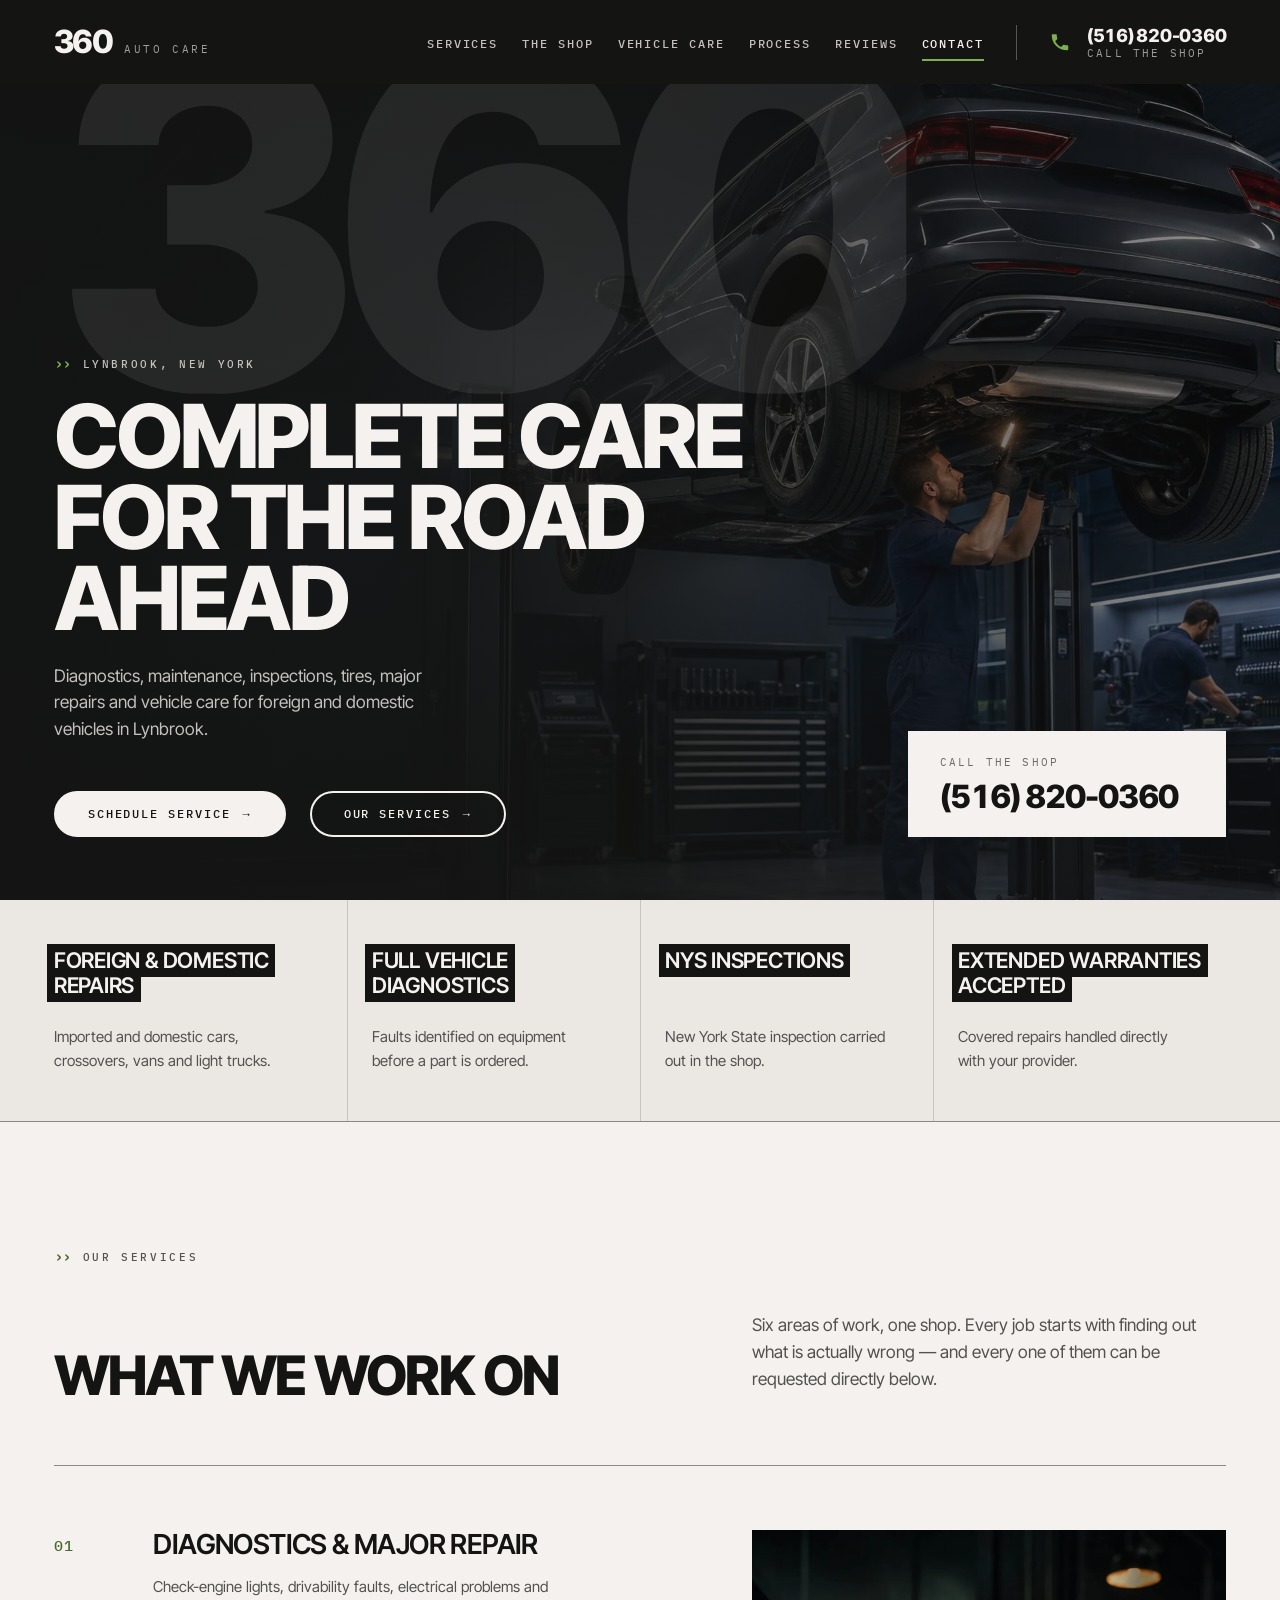
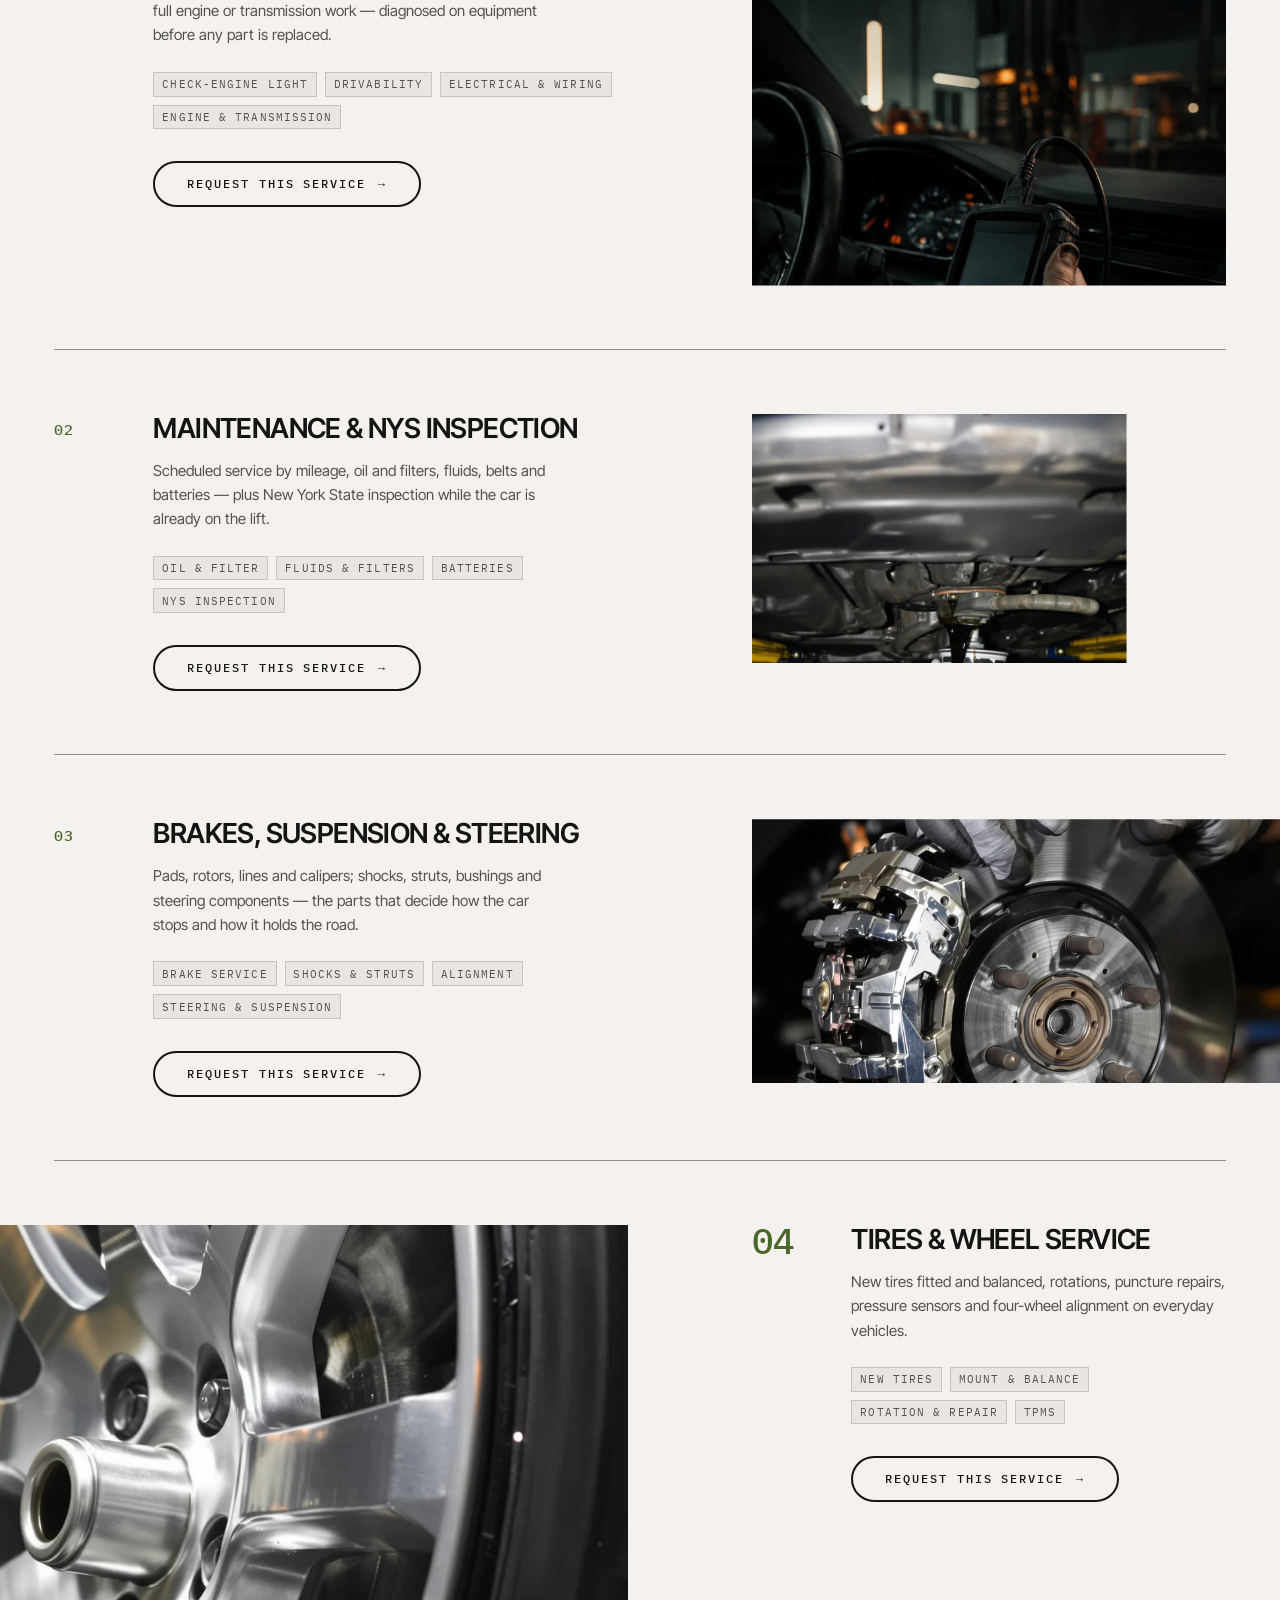
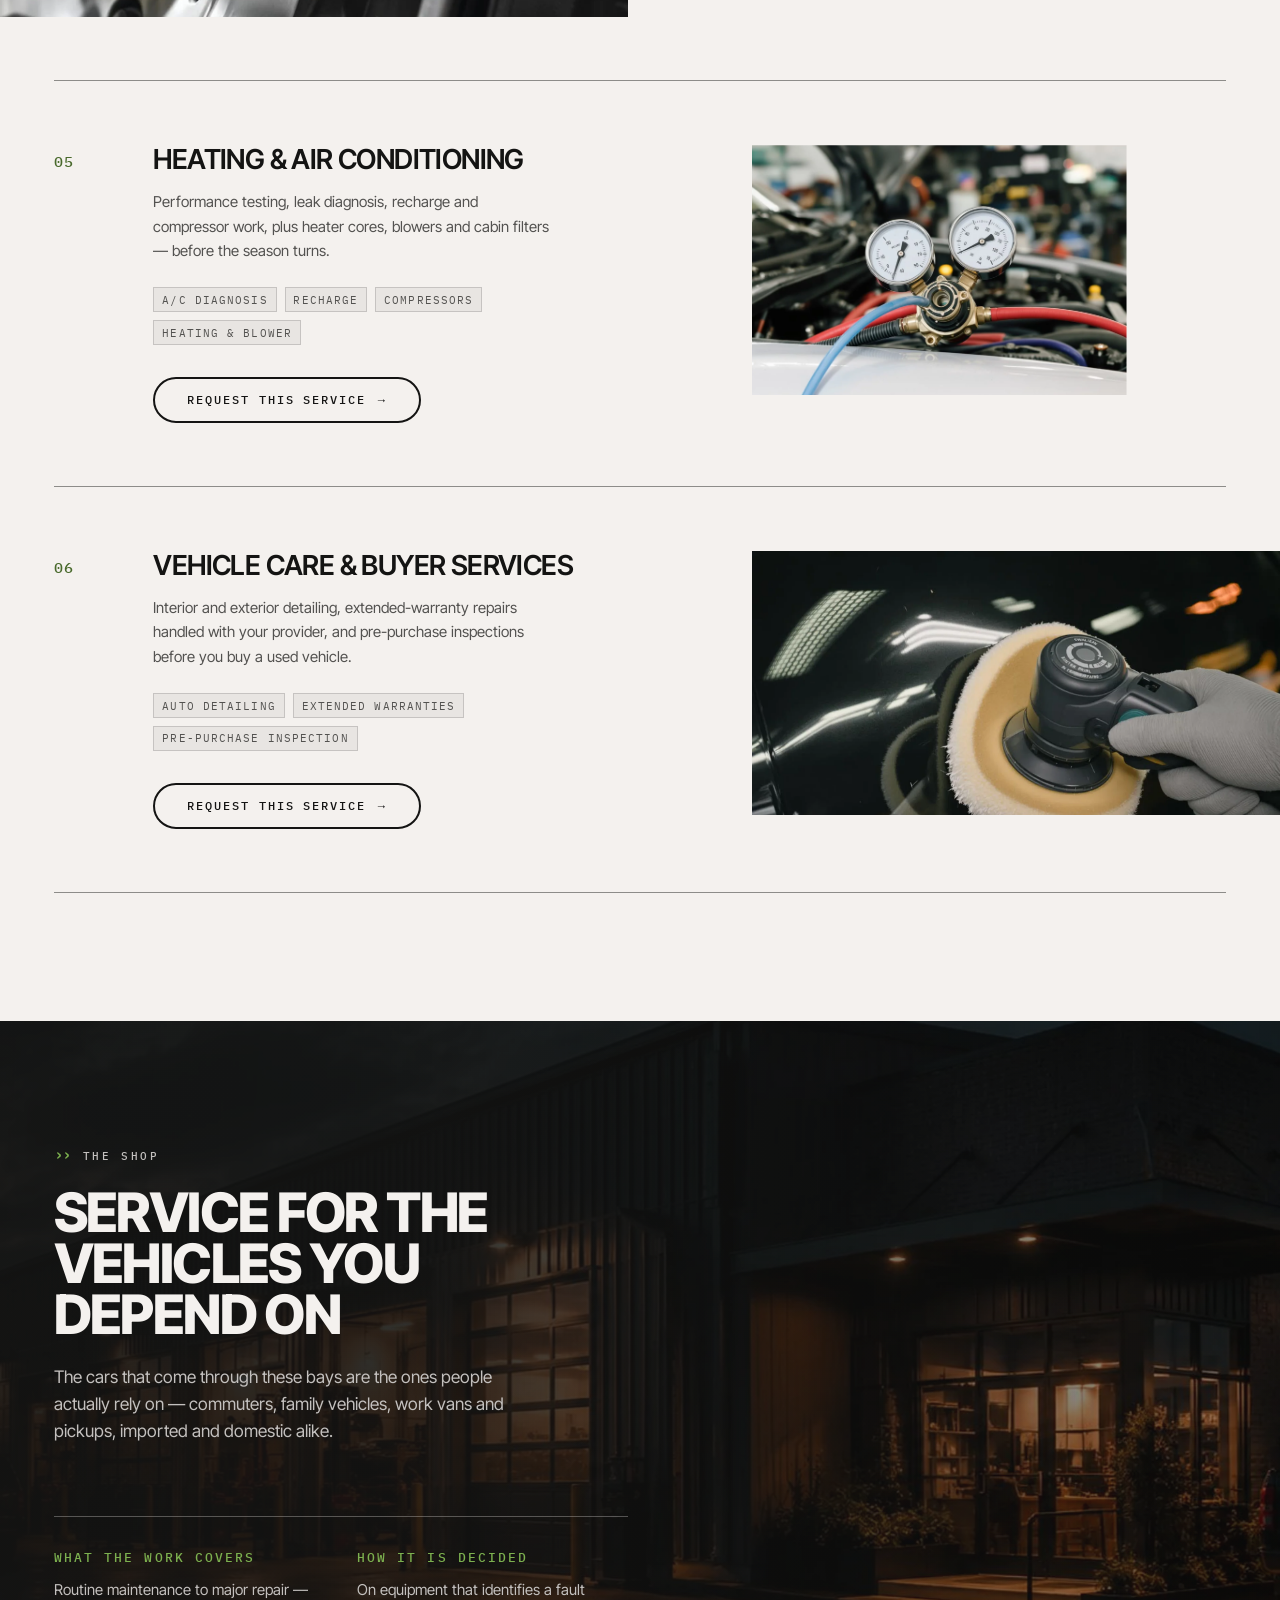
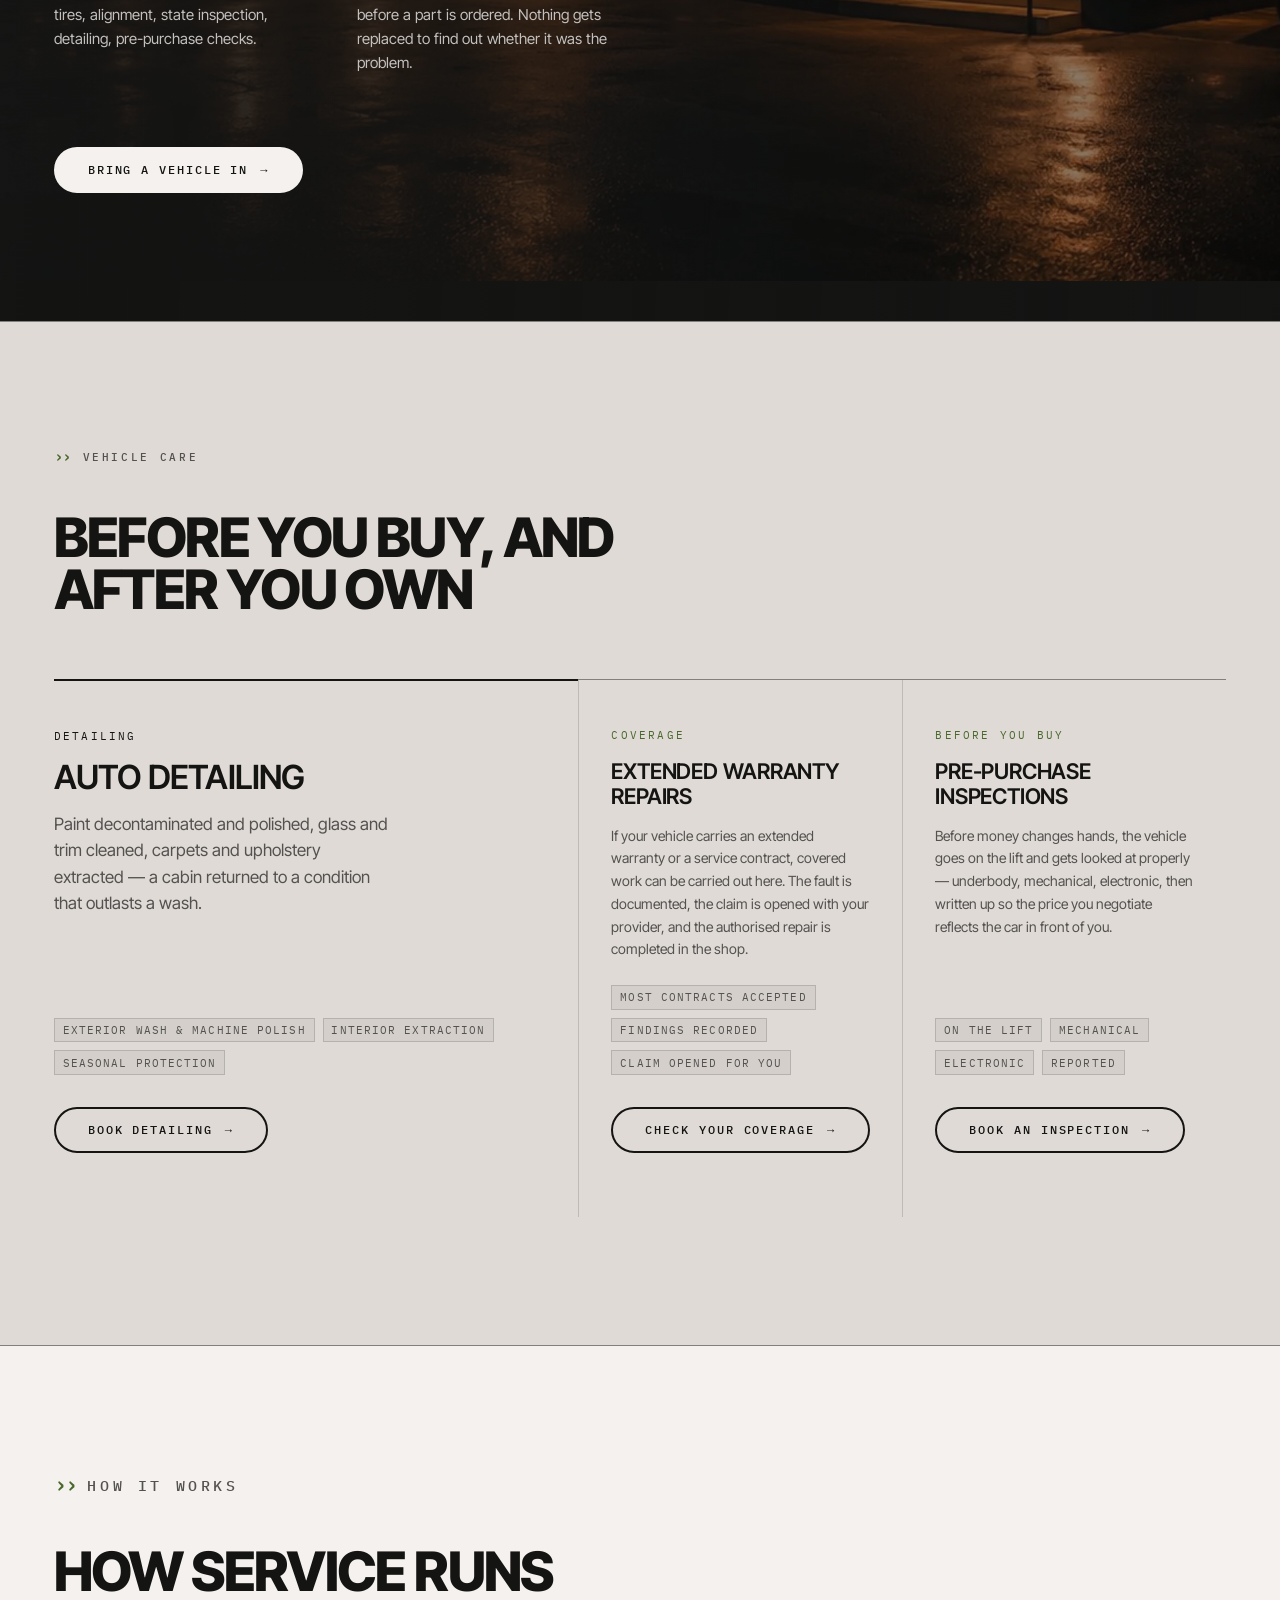
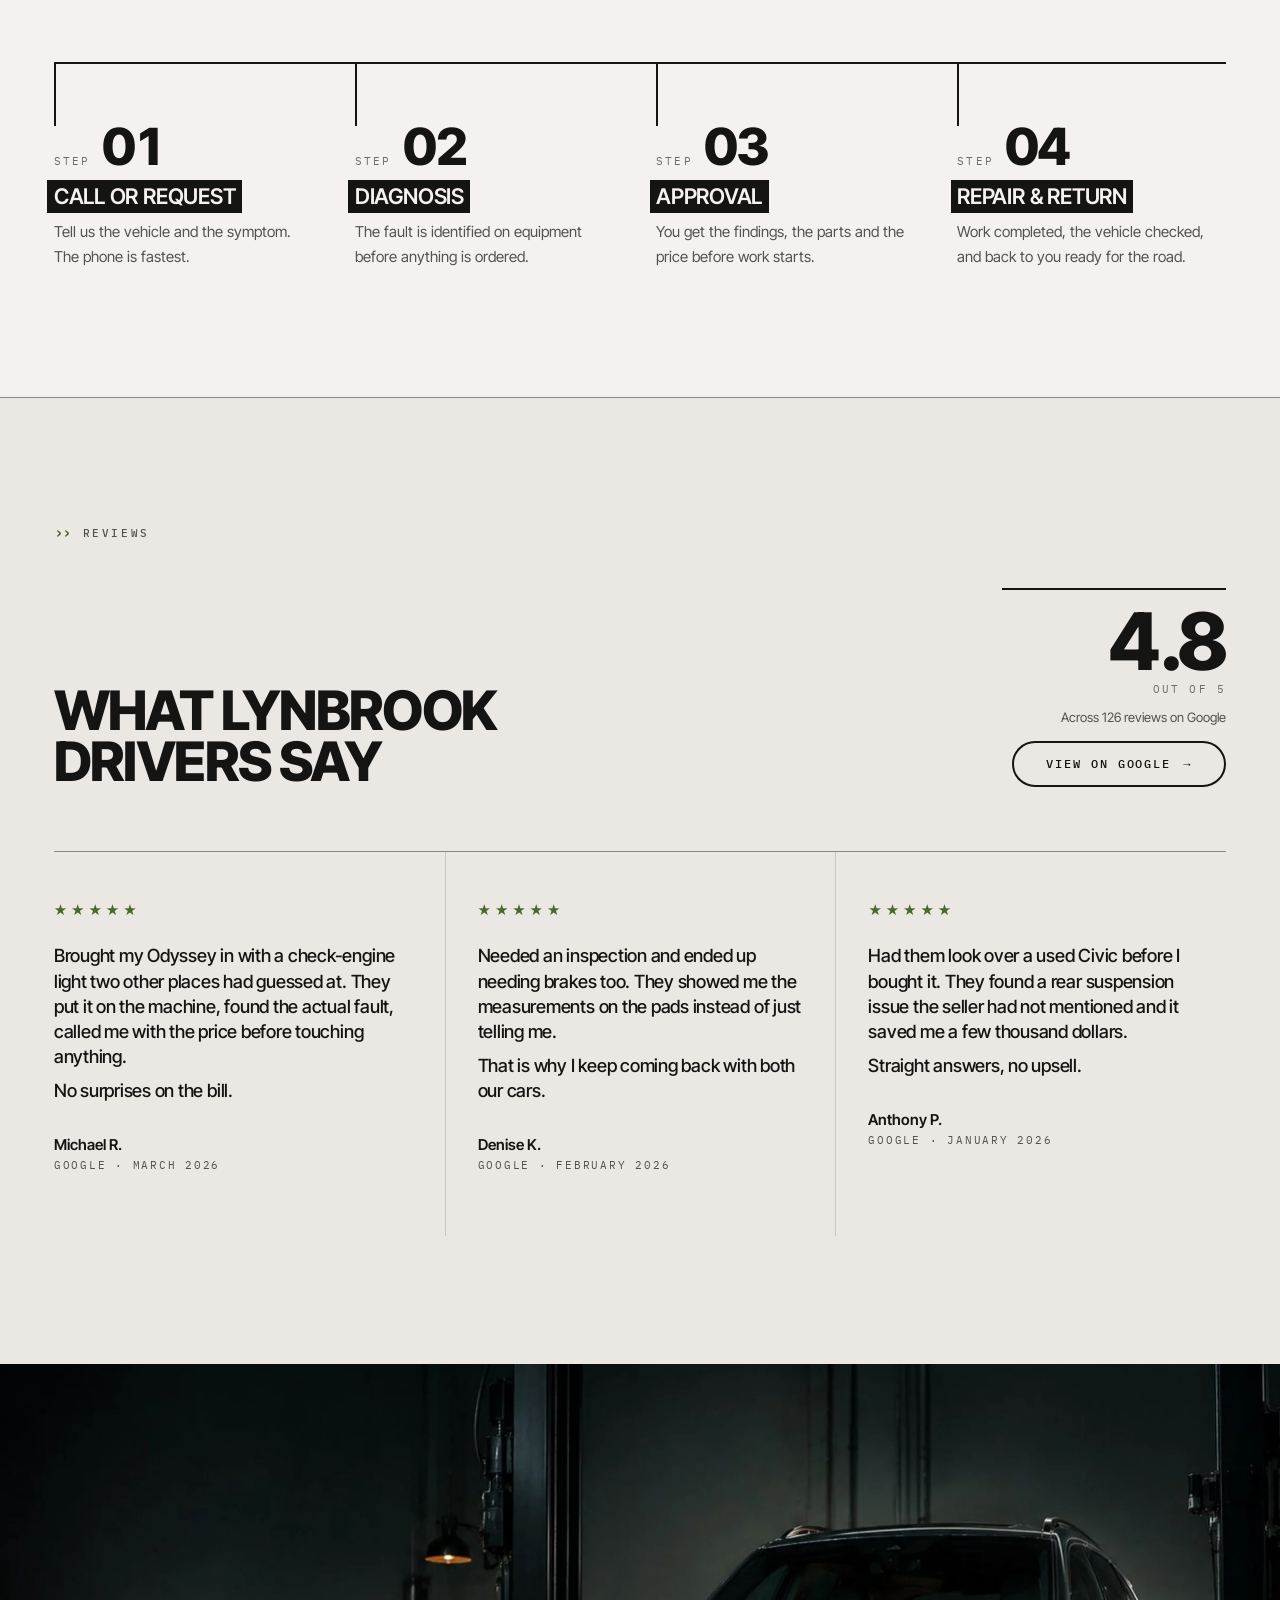
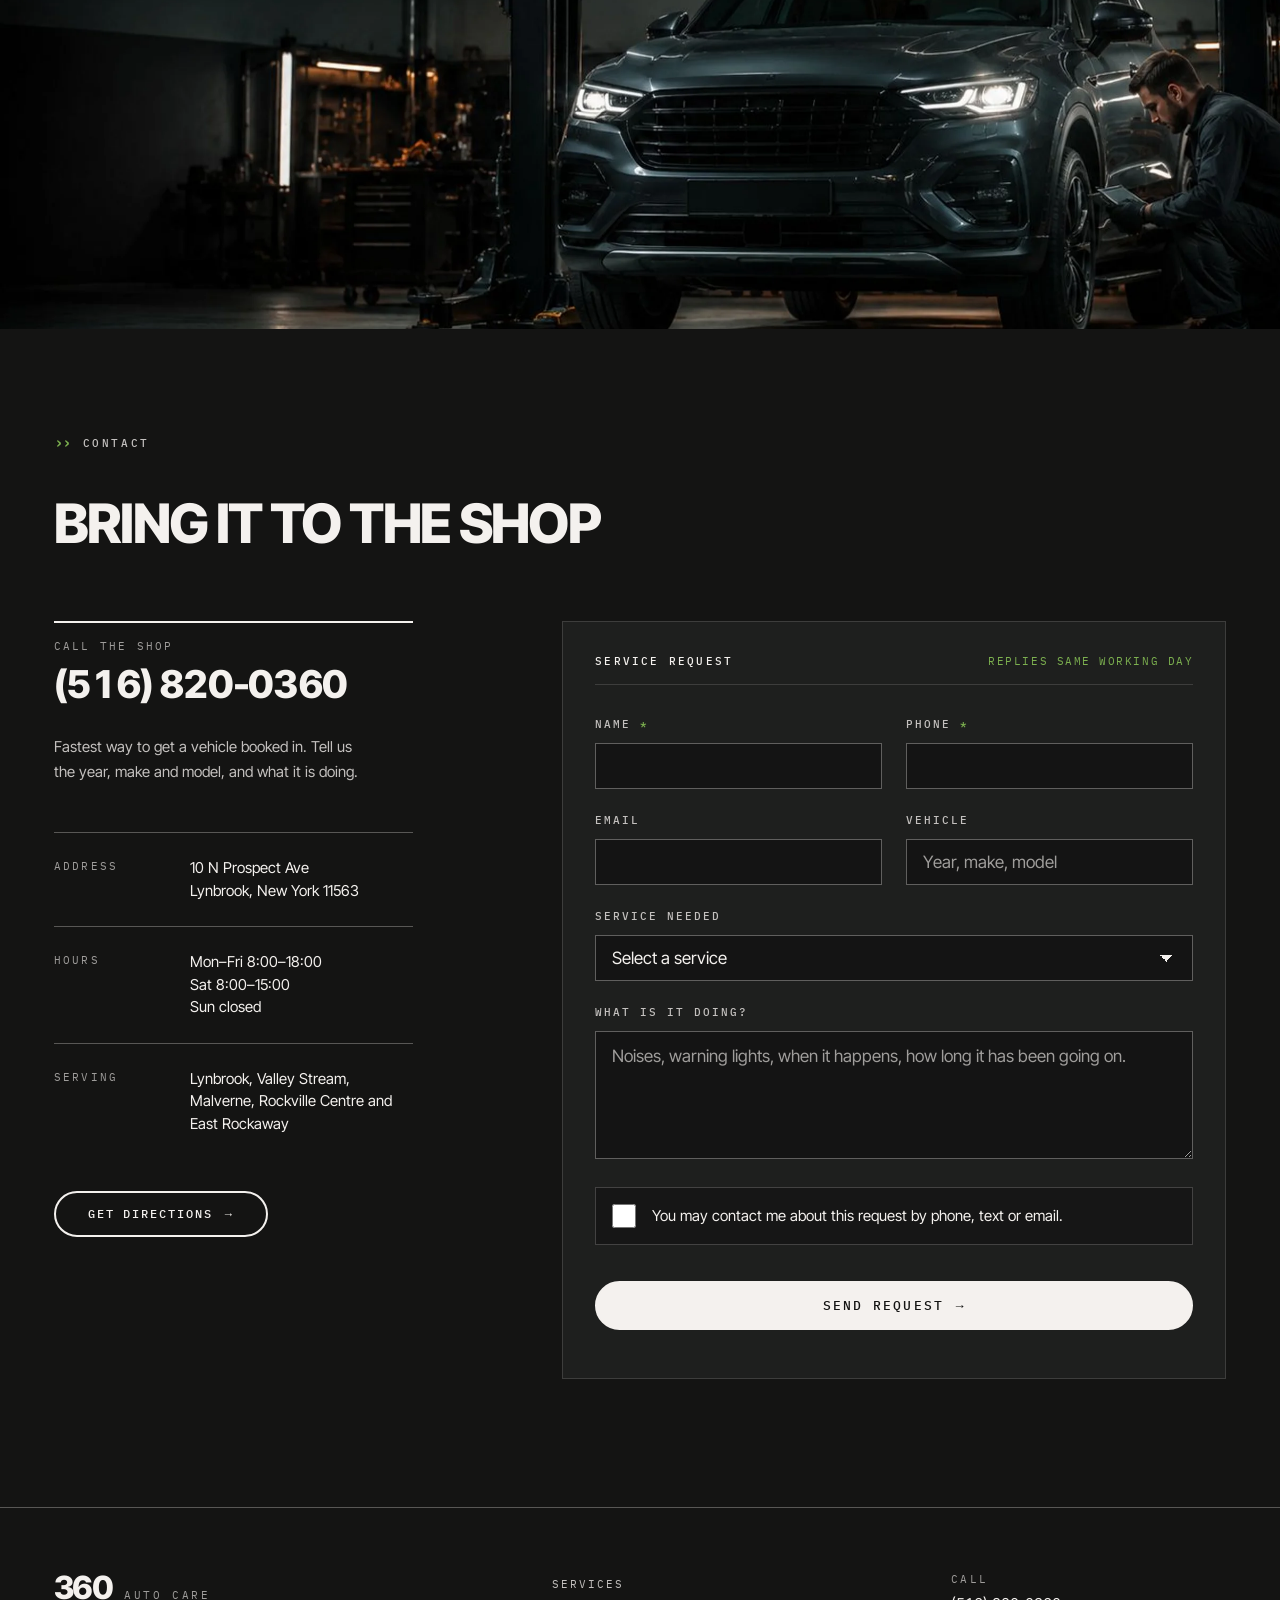
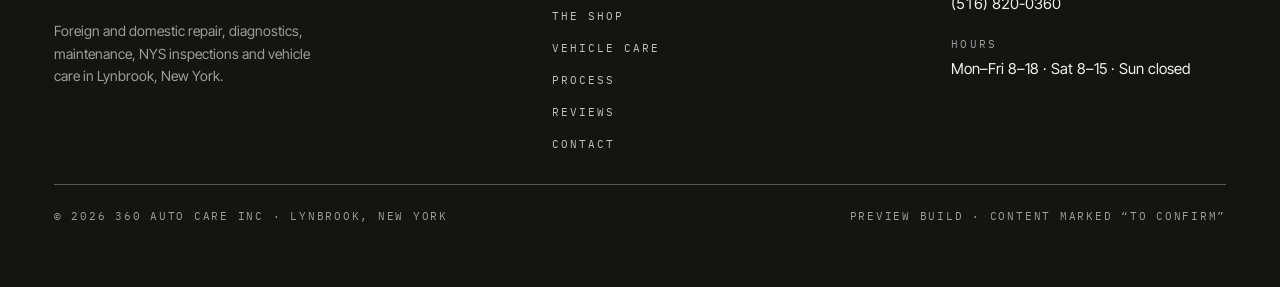
==== commit 15607852: "360: compact request panel, corrected contact crop, imported photography FORM. It had been opened up" ====
--- a/360/index.html
+++ b/360/index.html
@@ -385,8 +385,8 @@
        ================================================================ -->
   <section class="ct on-ink" id="contact" data-seq>
     <div class="ct__ph" aria-hidden="true" data-reveal="band" data-i="0">
-      <img src="assets/img/exterior.webp" width="2600" height="1210" loading="lazy"
-        data-par=".085" alt="">
+      <img src="assets/img/exterior.webp" width="2600" height="1209" loading="lazy"
+        data-par=".055" alt="">
     </div>
 
     <div class="wrap ct__in">
--- a/360/assets/css/main.css
+++ b/360/assets/css/main.css
@@ -485,8 +485,8 @@
    ====================================================================== */
 .ct{background:var(--ink);color:var(--on-ink);position:relative}
 .ct__ph{width:100%;aspect-ratio:2.15/1;max-height:36rem;position:relative;overflow:hidden}
-.ct__ph img{width:100%;height:100%;object-fit:cover;object-position:50% 54%;
-  transform:scale(1.16) translate3d(0,var(--par,0px),0);will-change:transform}
+.ct__ph img{width:100%;height:100%;object-fit:cover;object-position:50% 50%;
+  transform:scale(1.08) translate3d(0,var(--par,0px),0);will-change:transform}
 .ct__in{display:grid;grid-template-columns:repeat(12,1fr);gap:var(--s5) var(--s7);
   padding-block:var(--s9) var(--s10)}
 .ct__in>.t-eyebrow{grid-column:1 / -1}
@@ -511,9 +511,17 @@
 .ct__side .lnk{margin-top:var(--s6)}
 
 /* the form */
-.ct__form{grid-column:6 / span 7;border-top:2px solid var(--on-ink);padding-top:var(--s5)}
+/* The form had been opened up twice and had gone slack: 48px between rows, a
+   permanent 16px reserved under every field for an error that is usually not
+   there, and a 8rem note box. It becomes a panel with its own ground — flat,
+   square, no shadow — and the fields become wells sunk into it, so the
+   relationship reads without any of that space. */
+.ct__form{grid-column:6 / span 7;align-self:start;
+  background:#1e1f1e;border:1px solid rgba(244,241,238,.14);
+  padding:var(--s6) var(--s6) var(--s7)}
 .ct__form>header{display:flex;justify-content:space-between;align-items:baseline;
-  gap:var(--s5);margin-bottom:var(--s8)}
+  gap:var(--s5);margin-bottom:var(--s6);padding-bottom:var(--s4);
+  border-bottom:1px solid rgba(244,241,238,.14)}
 .ct__form>header b{font-family:'Plex Mono',ui-monospace,monospace;font-weight:500;
   font-size:.6875rem;letter-spacing:.2em;text-transform:uppercase}
 .ct__form>header span{font-family:'Plex Mono',ui-monospace,monospace;font-size:.6875rem;
@@ -526,17 +534,17 @@
    takes the full width of the form. A hairline-underline field would have
    been the exclusive-body-shop version of this. */
 /* the finish of the page is the form; it gets the ramp, not the gutter */
-.fgrid{display:grid;grid-template-columns:1fr 1fr;gap:var(--s7) var(--s6)}
-.f{display:flex;flex-direction:column;gap:var(--s4)}
+.fgrid{display:grid;grid-template-columns:1fr 1fr;gap:var(--s5) var(--s5)}
+.f{display:flex;flex-direction:column;gap:var(--s3)}
 .f--wide{grid-column:1 / -1}
 .f label{font-family:'Plex Mono',ui-monospace,monospace;font-weight:500;
   font-size:.6875rem;letter-spacing:.18em;text-transform:uppercase;color:var(--on-ink-2)}
 .f label em{font-style:normal;color:var(--signal-lt)}
 .f input,.f select,.f textarea{
-  background-color:rgba(244,241,238,.07);
-  border:1px solid rgba(244,241,238,.42);      /* 3.77:1 on ink */
+  background-color:rgba(0,0,0,.34);
+  border:1px solid rgba(244,241,238,.34);
   color:var(--on-ink);font-family:'Inter Tight',sans-serif;font-size:1.0625rem;
-  padding:var(--s4);width:100%;min-height:3.25rem;
+  padding:var(--s3) var(--s4);width:100%;min-height:2.875rem;
   transition:border-color .18s var(--e),background-color .18s var(--e),
              background-size .22s cubic-bezier(.65,0,.35,1)}
 
@@ -547,7 +555,7 @@
   background-repeat:no-repeat;background-position:left bottom;
   background-size:0% 2px}
 .f input:focus,.f textarea:focus{background-size:100% 2px}
-.f textarea{resize:vertical;min-height:8rem;line-height:1.5}
+.f textarea{resize:vertical;min-height:5.5rem;line-height:1.5}
 .f select{cursor:pointer;appearance:none;
   padding-right:var(--s8);
   background-image:linear-gradient(var(--signal-lt),var(--signal-lt)),
@@ -558,9 +566,9 @@
 .f select:focus{background-size:100% 2px, 7px 7px, 7px 7px}
 .f select option{background:var(--ink);color:var(--on-ink)}
 .f input::placeholder,.f textarea::placeholder{color:var(--on-ink-3);opacity:1}
-.f :is(input,select,textarea):hover{border-color:rgba(244,241,238,.62)}
+.f :is(input,select,textarea):hover{border-color:rgba(244,241,238,.55)}
 .f :is(input,select,textarea):focus{outline:none;
-  border-color:rgba(244,241,238,.62);background-color:rgba(244,241,238,.11)}
+  border-color:rgba(244,241,238,.55);background-color:rgba(0,0,0,.5)}
 .f :is(input,select,textarea):focus-visible{outline:2px solid var(--on-ink);outline-offset:2px}
 .f[data-bad] :is(input,select,textarea){border-color:#ff8a7a;
   background-color:rgba(255,138,122,.10)}
@@ -572,18 +580,19 @@
   linear-gradient(135deg,#ff8a7a 50%,transparent 50%);
   background-size:100% 2px, 7px 7px, 7px 7px}
 .f__err{font-family:'Plex Mono',ui-monospace,monospace;font-weight:500;font-size:.6875rem;
-  letter-spacing:.12em;text-transform:uppercase;color:#ff8a7a;min-height:1em}
+  letter-spacing:.12em;text-transform:uppercase;color:#ff8a7a}
+.f__err:empty{display:none}
 
 /* a checkbox somebody can actually hit, and a whole row that toggles it */
 .consent{grid-column:1 / -1;display:flex;gap:var(--s4);align-items:center;
-  margin-top:var(--s2);padding:var(--s5);
-  border:1px solid rgba(244,241,238,.42)}
+  margin-top:var(--s1);padding:var(--s4);
+  background:rgba(0,0,0,.28);border:1px solid rgba(244,241,238,.20)}
 .consent input{width:1.5rem;height:1.5rem;flex:0 0 auto;
   accent-color:var(--signal-lt);cursor:pointer}
 .consent label{font-size:.9375rem;line-height:1.45;color:var(--on-ink);cursor:pointer}
 
 .ct__form .btn{grid-column:1 / -1;justify-content:center;width:100%;
-  margin-top:var(--s3);padding:var(--s5) var(--s6);font-size:.8125rem}
+  margin-top:var(--s3);padding:var(--s4) var(--s6);font-size:.8125rem}
 
 .sent{grid-column:1 / -1;margin-top:var(--s5);padding:var(--s5);
   border:1px solid var(--signal-lt);color:var(--on-ink);font-size:.9375rem;line-height:1.55}
@@ -675,7 +684,7 @@
   .ct__ph{aspect-ratio:16/10}
   .ct__in{grid-template-columns:1fr;padding-block:var(--s8)}
   .ct__in>h2,.ct__side,.ct__form{grid-column:1}
-  .ct__form{margin-top:var(--s8)}
+  .ct__form{margin-top:var(--s7);padding:var(--s5) var(--s5) var(--s6)}
   .ft__in{grid-template-columns:1fr 1fr}
   .ft__id{grid-column:1 / -1}
   .ft__nav{grid-column:1}
@@ -1013,5 +1022,5 @@
   .f input:focus,.f textarea:focus{background-size:100% 2px !important}
   .js-motion .hero__ph img{transform:none !important;transition:none !important}
   .shop__ph img{transform:scale(1.18) !important;transition:none !important}
-  .ct__ph img{transform:scale(1.16) !important;transition:none !important}
-}
+  .ct__ph img{transform:scale(1.08) !important;transition:none !important}
+}
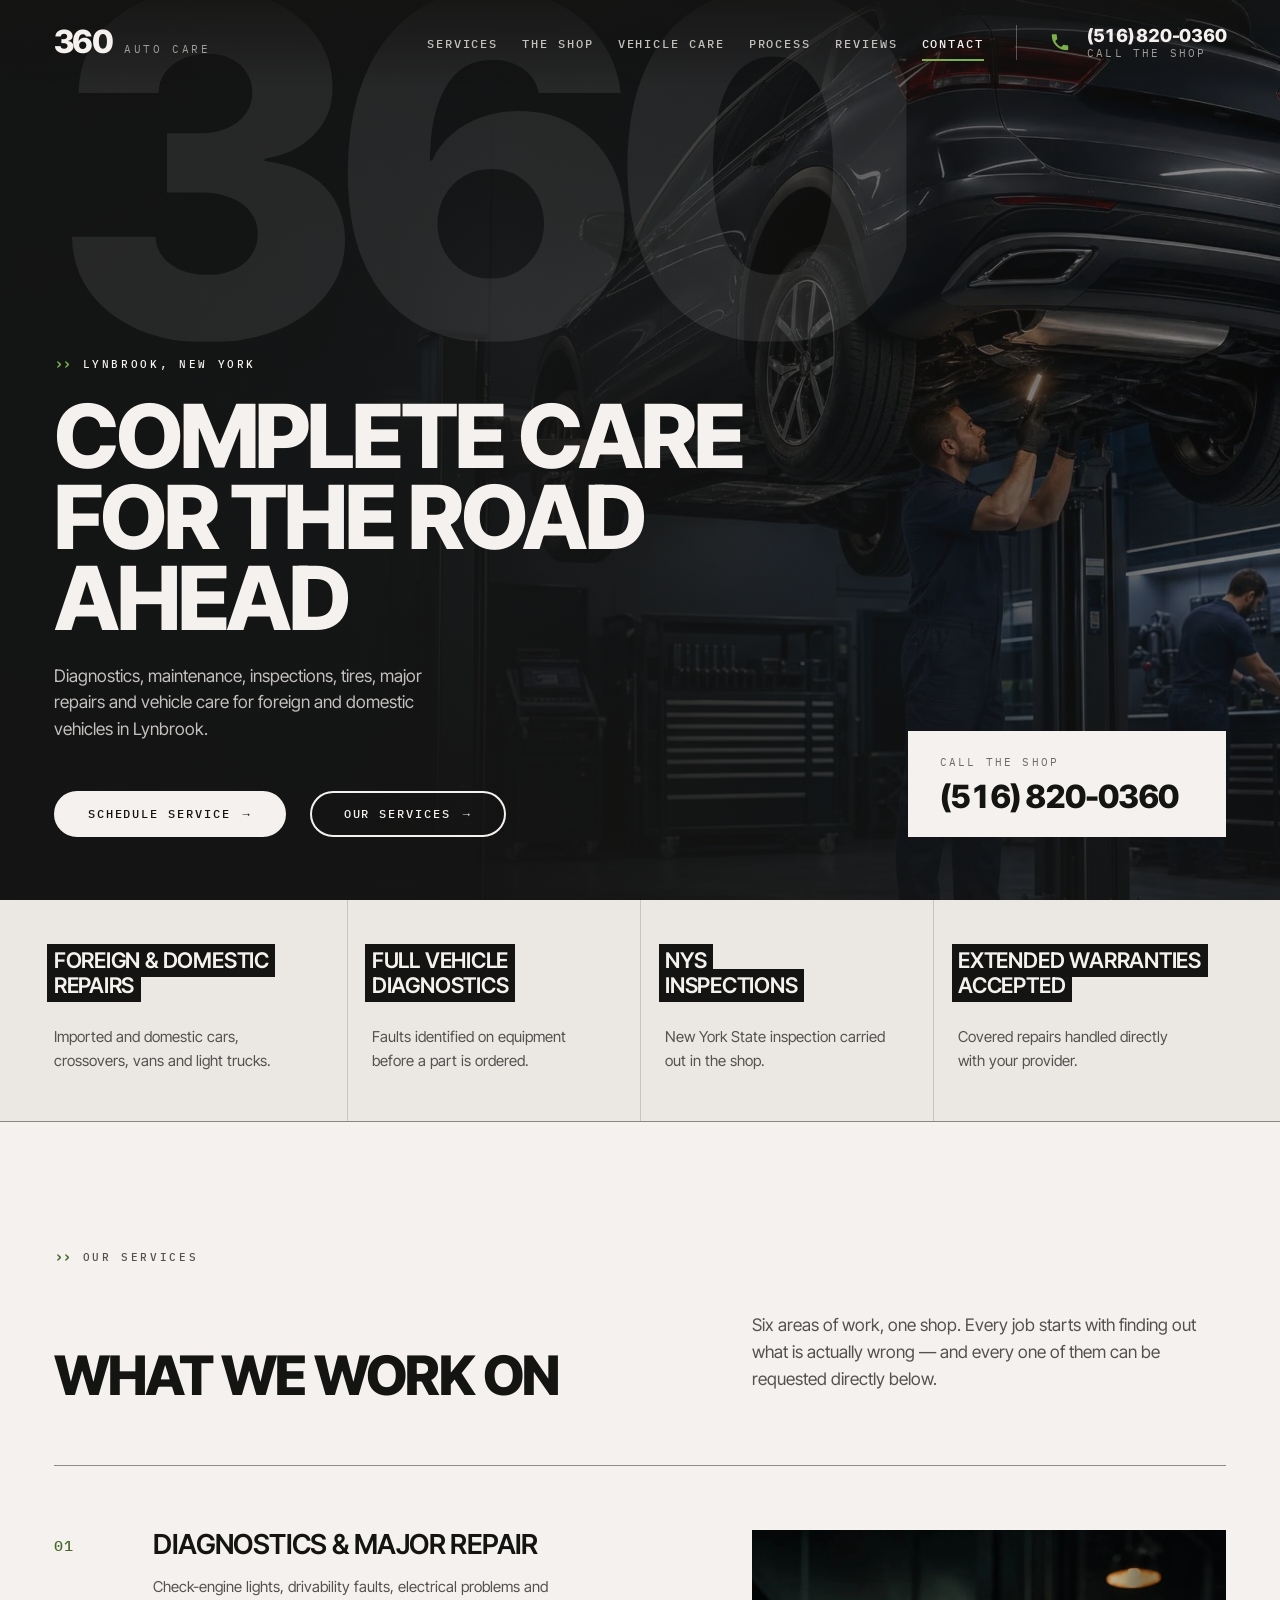
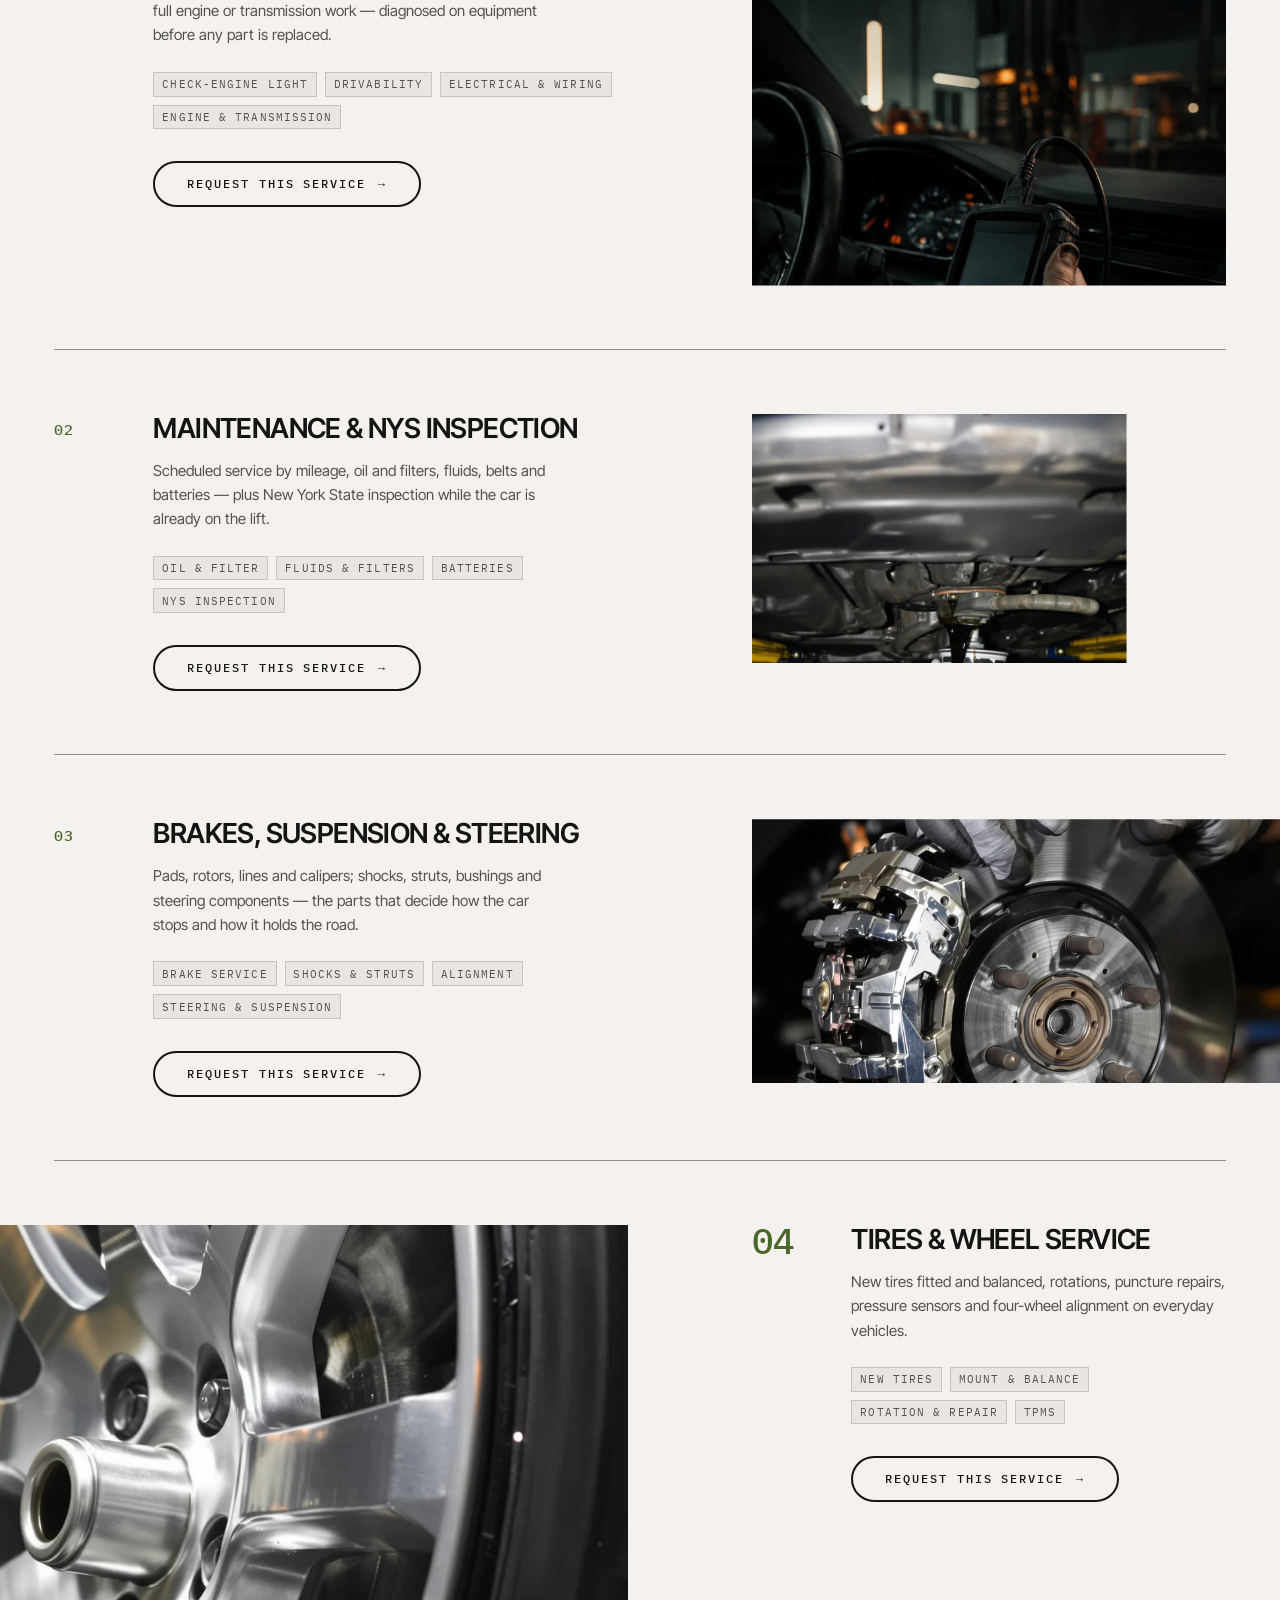
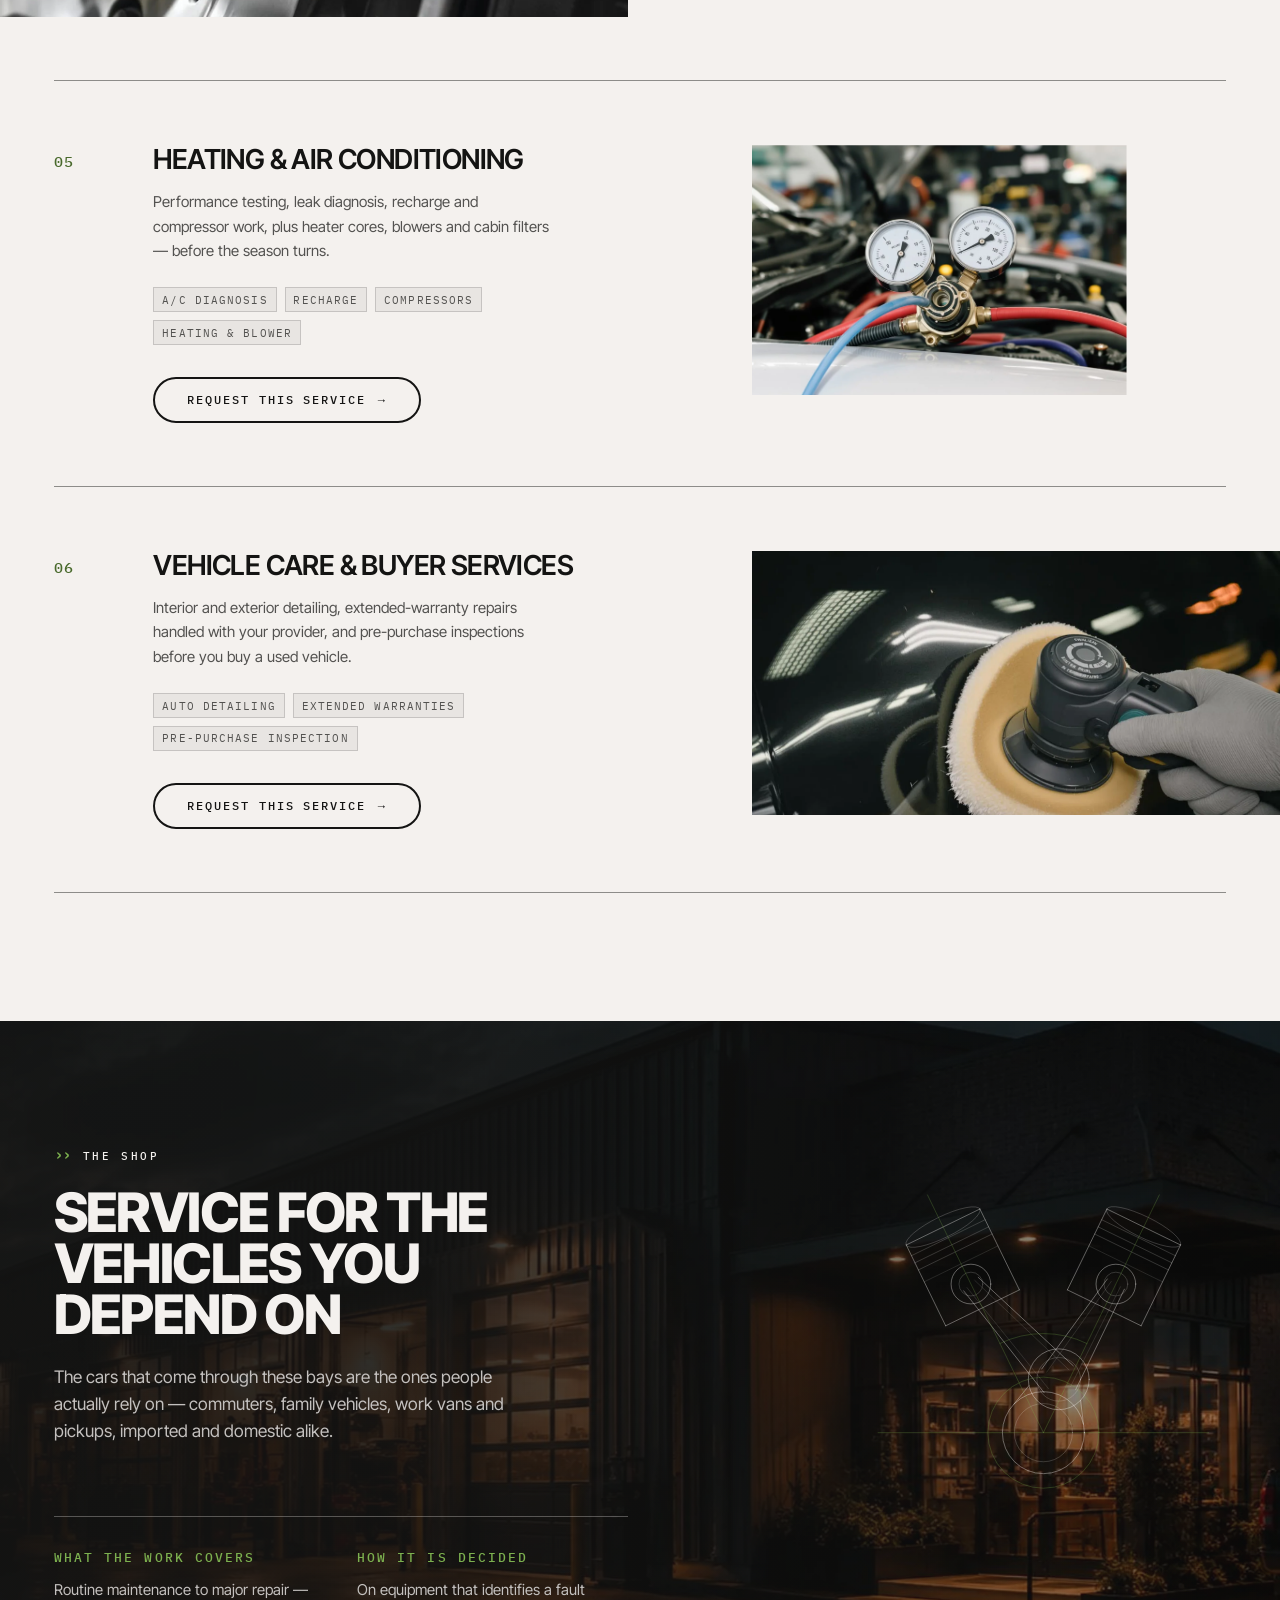
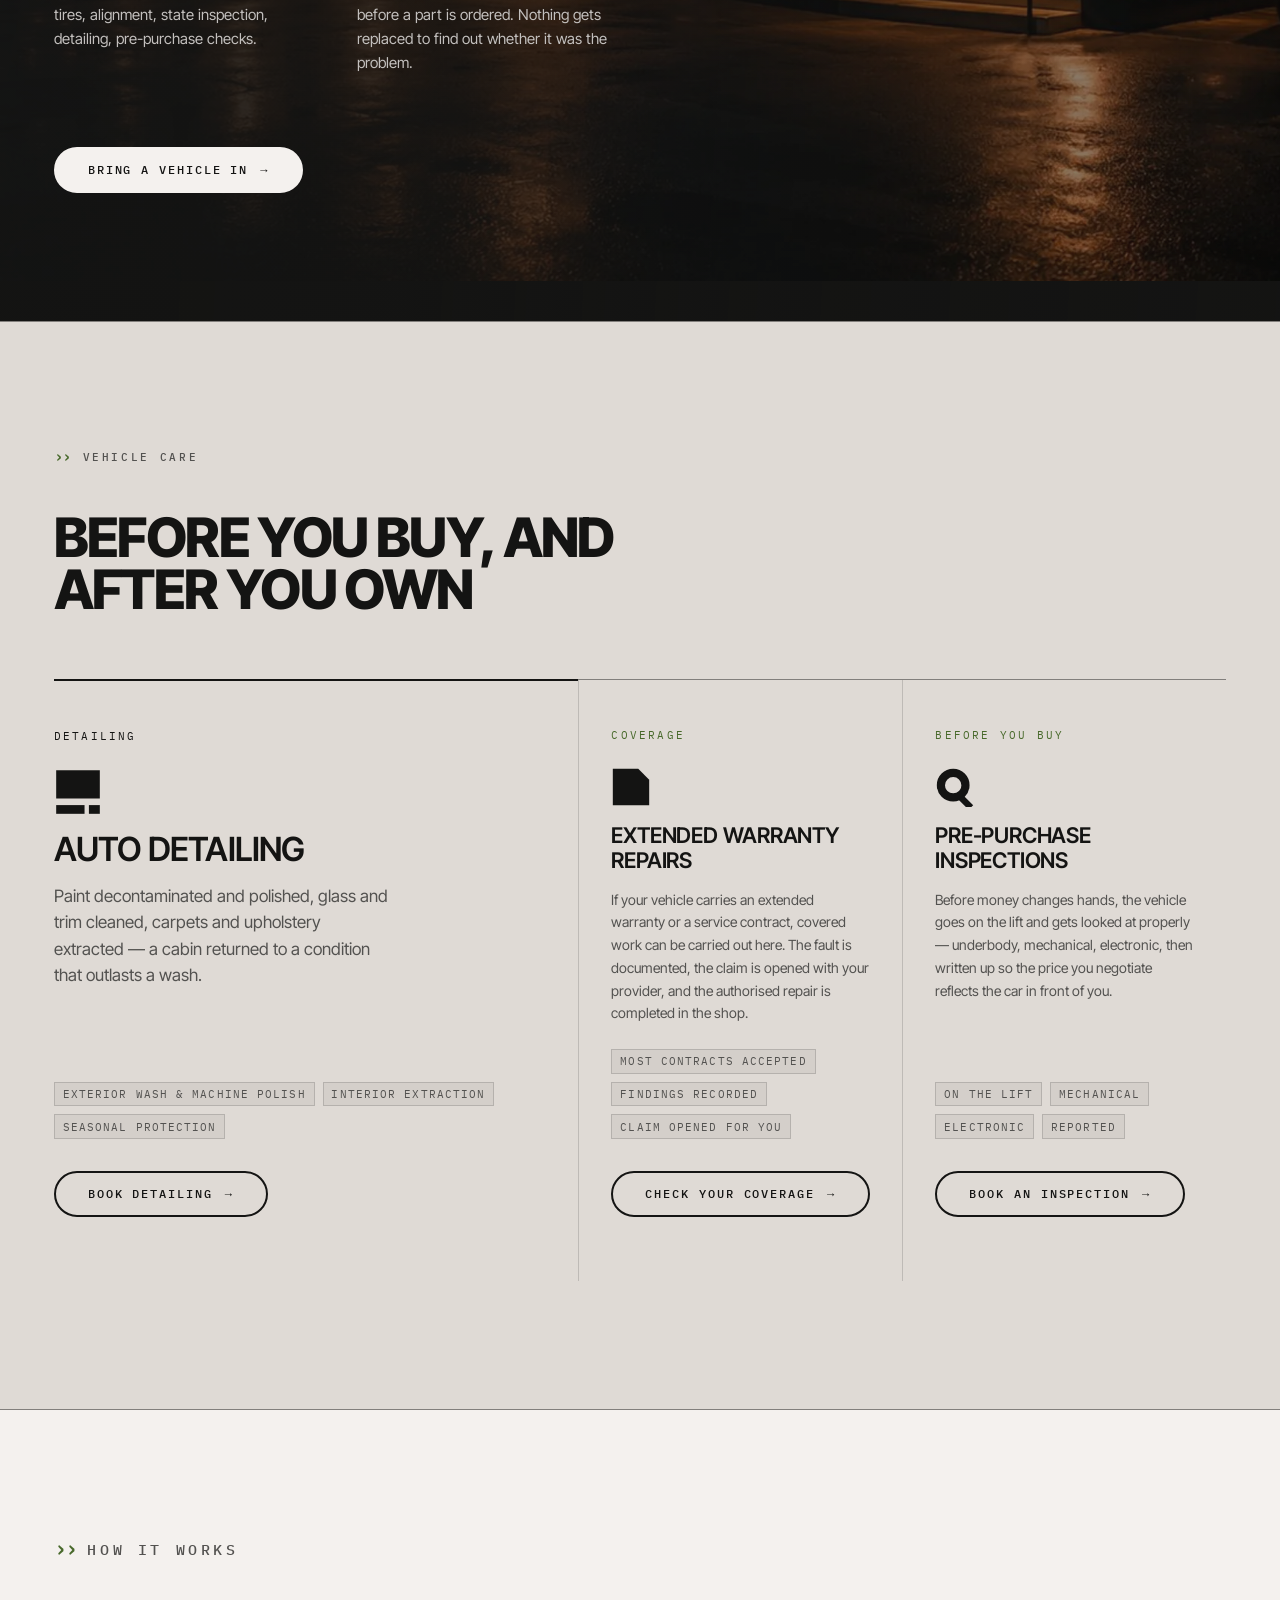
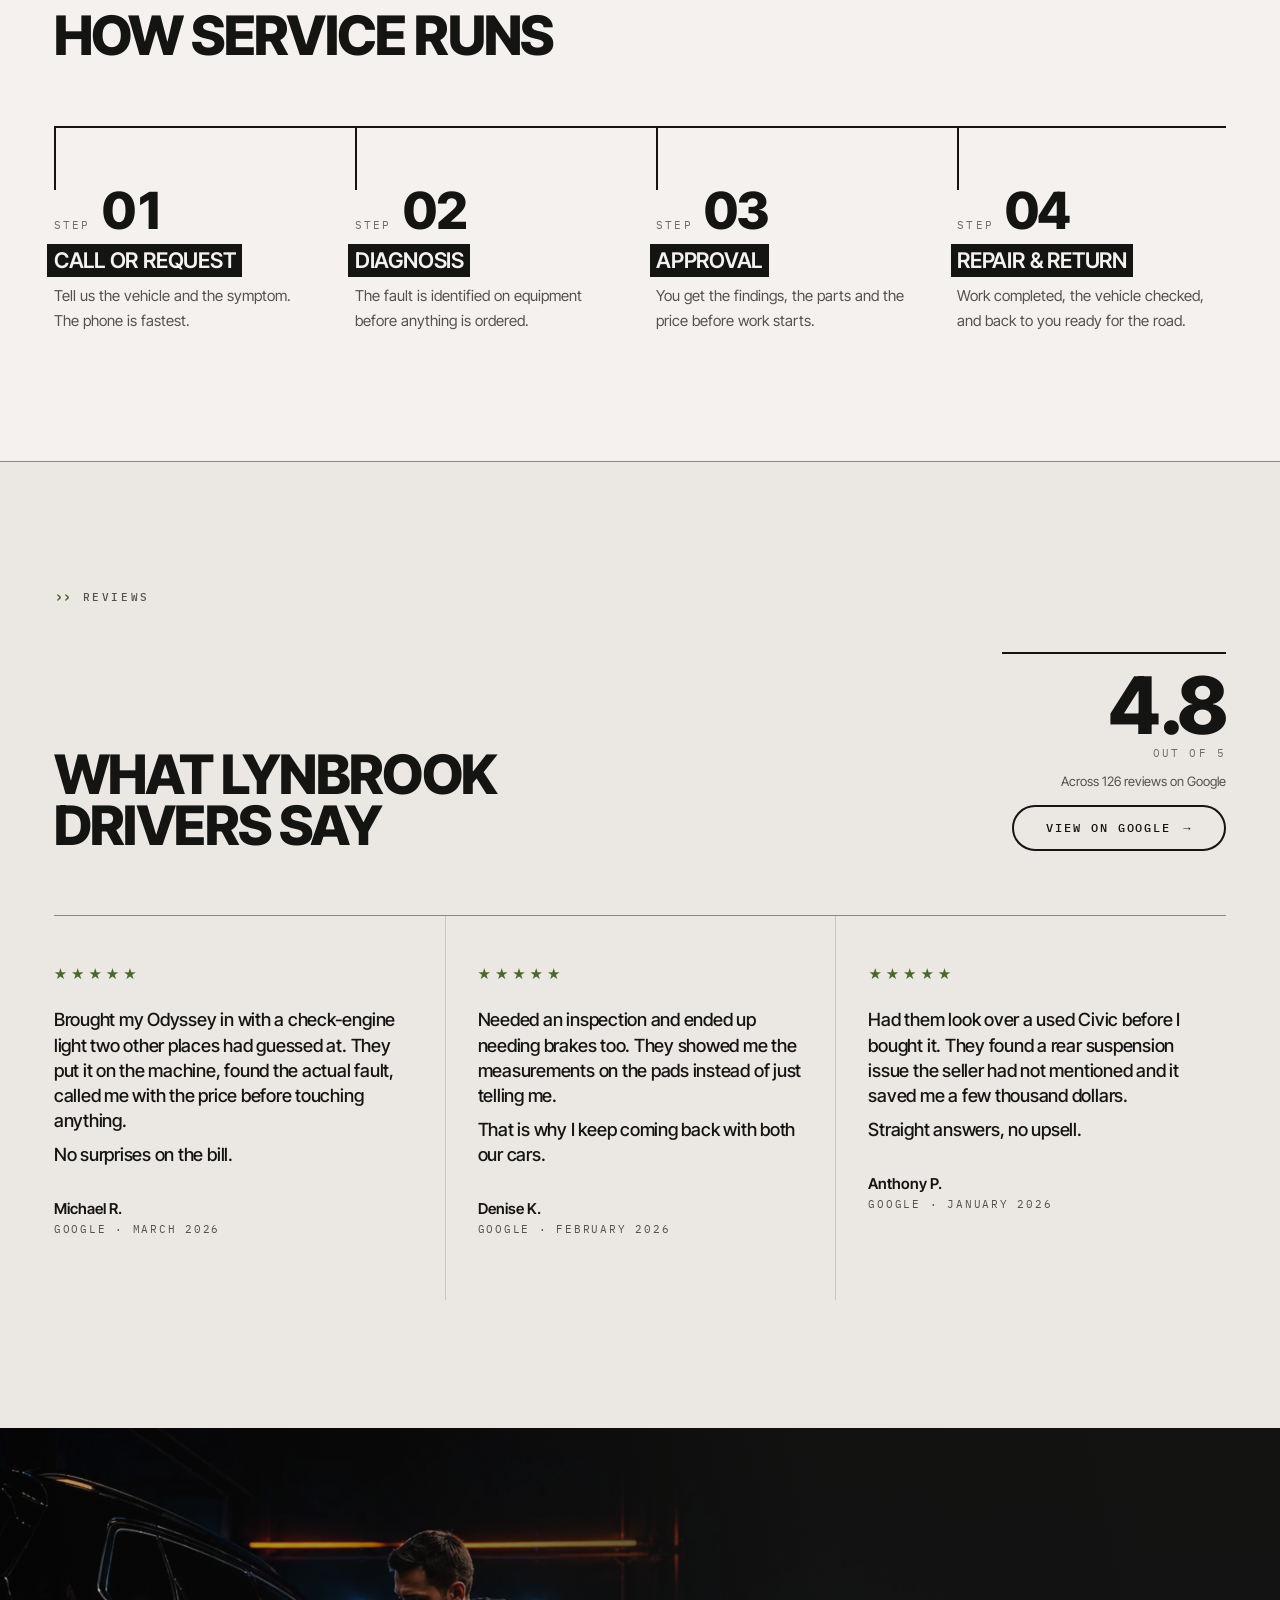
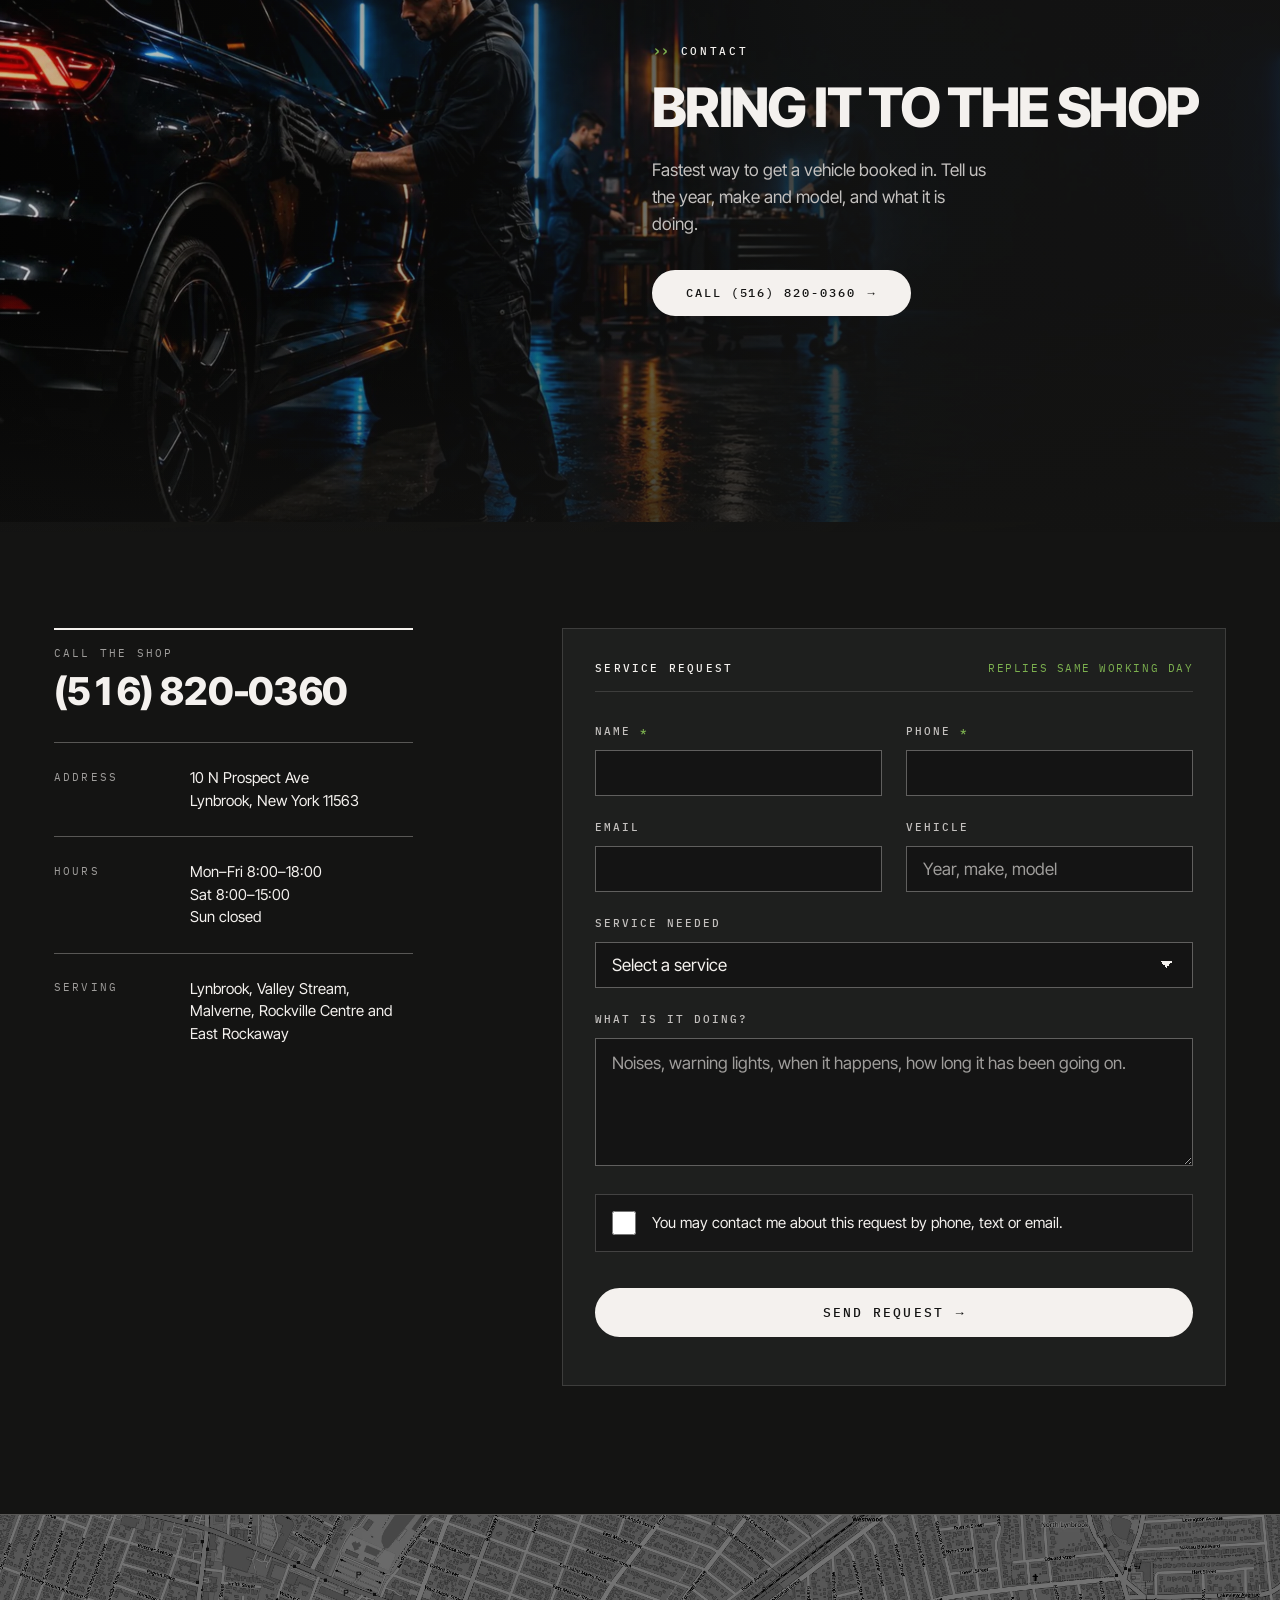
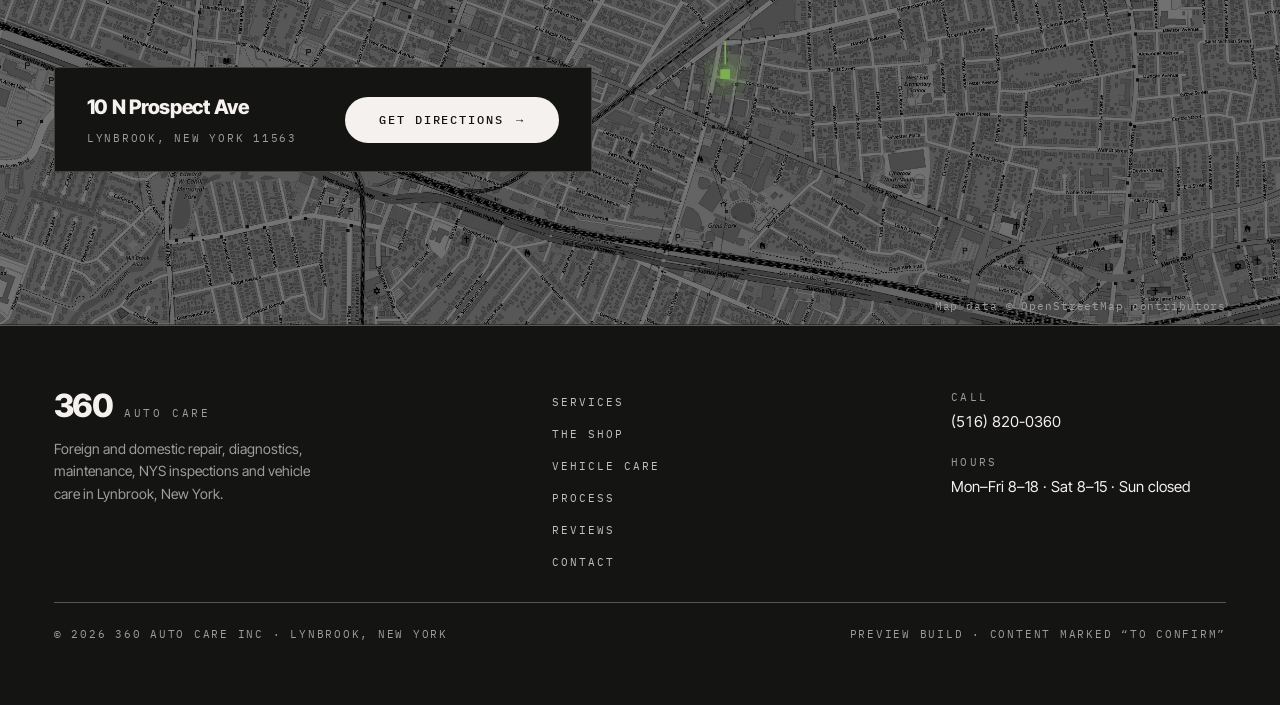
==== commit 8157f455: "360: fixed masthead over the hero, a real map, two constructed drawings MASTHEAD. Transparent at the" ====
--- a/360/index.html
+++ b/360/index.html
@@ -46,6 +46,84 @@
        ================================================================ -->
   <section class="hero on-ink">
     <div class="hero__num" aria-hidden="true">360</div>
+    <svg class="hero__dwg" viewBox="0 0 600 600" aria-hidden="true" focusable="false">
+      <line class="d-c" x1="15.0" y1="300.0" x2="585.0" y2="300.0"/>
+      <line class="d-c" x1="300.0" y1="15.0" x2="300.0" y2="585.0"/>
+      <circle class="d-h" cx="300" cy="300" r="232.0"/>
+      <circle class="d-m" cx="300" cy="300" r="226.0"/>
+      <circle class="d-m" cx="300" cy="300" r="136.0"/>
+      <circle class="d-h" cx="300" cy="300" r="126.0"/>
+      <circle class="d-h" cx="300" cy="300" r="58.0"/>
+      <circle class="d-m" cx="300" cy="300" r="44.0"/>
+      <line class="d-v" x1="442.0" y1="296.5" x2="519.8" y2="310.0"/>
+      <line class="d-v" x1="440.8" y1="318.8" x2="515.5" y2="344.2"/>
+      <line class="d-v" x1="436.1" y1="340.6" x2="505.9" y2="377.4"/>
+      <line class="d-v" x1="428.1" y1="361.4" x2="491.3" y2="408.7"/>
+      <line class="d-v" x1="416.9" y1="380.6" x2="471.9" y2="437.3"/>
+      <line class="d-v" x1="402.8" y1="397.9" x2="448.3" y2="462.5"/>
+      <line class="d-v" x1="386.2" y1="412.8" x2="421.1" y2="483.7"/>
+      <line class="d-v" x1="367.5" y1="424.9" x2="390.9" y2="500.4"/>
+      <line class="d-v" x1="347.2" y1="433.9" x2="358.4" y2="512.1"/>
+      <line class="d-v" x1="325.6" y1="439.7" x2="324.5" y2="518.6"/>
+      <line class="d-v" x1="303.5" y1="442.0" x2="290.0" y2="519.8"/>
+      <line class="d-v" x1="281.2" y1="440.8" x2="255.8" y2="515.5"/>
+      <line class="d-v" x1="259.4" y1="436.1" x2="222.6" y2="505.9"/>
+      <line class="d-v" x1="238.6" y1="428.1" x2="191.3" y2="491.3"/>
+      <line class="d-v" x1="219.4" y1="416.9" x2="162.7" y2="471.9"/>
+      <line class="d-v" x1="202.1" y1="402.8" x2="137.5" y2="448.3"/>
+      <line class="d-v" x1="187.2" y1="386.2" x2="116.3" y2="421.1"/>
+      <line class="d-v" x1="175.1" y1="367.5" x2="99.6" y2="390.9"/>
+      <line class="d-v" x1="166.1" y1="347.2" x2="87.9" y2="358.4"/>
+      <line class="d-v" x1="160.3" y1="325.6" x2="81.4" y2="324.5"/>
+      <line class="d-v" x1="158.0" y1="303.5" x2="80.2" y2="290.0"/>
+      <line class="d-v" x1="159.2" y1="281.2" x2="84.5" y2="255.8"/>
+      <line class="d-v" x1="163.9" y1="259.4" x2="94.1" y2="222.6"/>
+      <line class="d-v" x1="171.9" y1="238.6" x2="108.7" y2="191.3"/>
+      <line class="d-v" x1="183.1" y1="219.4" x2="128.1" y2="162.7"/>
+      <line class="d-v" x1="197.2" y1="202.1" x2="151.7" y2="137.5"/>
+      <line class="d-v" x1="213.8" y1="187.2" x2="178.9" y2="116.3"/>
+      <line class="d-v" x1="232.5" y1="175.1" x2="209.1" y2="99.6"/>
+      <line class="d-v" x1="252.8" y1="166.1" x2="241.6" y2="87.9"/>
+      <line class="d-v" x1="274.4" y1="160.3" x2="275.5" y2="81.4"/>
+      <line class="d-v" x1="296.5" y1="158.0" x2="310.0" y2="80.2"/>
+      <line class="d-v" x1="318.8" y1="159.2" x2="344.2" y2="84.5"/>
+      <line class="d-v" x1="340.6" y1="163.9" x2="377.4" y2="94.1"/>
+      <line class="d-v" x1="361.4" y1="171.9" x2="408.7" y2="108.7"/>
+      <line class="d-v" x1="380.6" y1="183.1" x2="437.3" y2="128.1"/>
+      <line class="d-v" x1="397.9" y1="197.2" x2="462.5" y2="151.7"/>
+      <line class="d-v" x1="412.8" y1="213.8" x2="483.7" y2="178.9"/>
+      <line class="d-v" x1="424.9" y1="232.5" x2="500.4" y2="209.1"/>
+      <line class="d-v" x1="433.9" y1="252.8" x2="512.1" y2="241.6"/>
+      <line class="d-v" x1="439.7" y1="274.4" x2="518.6" y2="275.5"/>
+      <circle class="d-c" cx="300" cy="300" r="88.0"/>
+      <circle class="d-h" cx="300.0" cy="212.0" r="11"/>
+      <circle class="d-m" cx="300.0" cy="212.0" r="17"/>
+      <circle class="d-h" cx="383.7" cy="272.8" r="11"/>
+      <circle class="d-m" cx="383.7" cy="272.8" r="17"/>
+      <circle class="d-h" cx="351.7" cy="371.2" r="11"/>
+      <circle class="d-m" cx="351.7" cy="371.2" r="17"/>
+      <circle class="d-h" cx="248.3" cy="371.2" r="11"/>
+      <circle class="d-m" cx="248.3" cy="371.2" r="17"/>
+      <circle class="d-h" cx="216.3" cy="272.8" r="11"/>
+      <circle class="d-m" cx="216.3" cy="272.8" r="17"/>
+      <path class="d-h" d="M190.4 524.7A250.0 250.0 0 0 1 50.6 317.4"/>
+      <path class="d-h" d="M250.9 400.7A112.0 112.0 0 0 1 188.3 307.8"/>
+      <line class="d-h" x1="190.4" y1="524.7" x2="250.9" y2="400.7"/>
+      <line class="d-h" x1="50.6" y1="317.4" x2="188.3" y2="307.8"/>
+      <path class="d-m" d="M186.6 481.5A214.0 214.0 0 0 1 89.3 337.2"/>
+      <path class="d-m" d="M222.6 423.8A146.0 146.0 0 0 1 156.2 325.4"/>
+      <circle class="d-m" cx="177.2" cy="431.6" r="26"/>
+      <circle class="d-c" cx="177.2" cy="431.6" r="15"/>
+      <circle class="d-m" cx="132.0" cy="364.5" r="26"/>
+      <circle class="d-c" cx="132.0" cy="364.5" r="15"/>
+      <circle class="d-h" cx="199.6" cy="548.5" r="13"/>
+      <line class="d-h" x1="206.3" y1="531.8" x2="199.6" y2="548.5"/>
+      <circle class="d-h" cx="32.0" cy="300.0" r="13"/>
+      <line class="d-h" x1="50.0" y1="300.0" x2="32.0" y2="300.0"/>
+      <line class="d-c" x1="492.3" y1="170.3" x2="492.4" y2="112.3"/>
+      <line class="d-c" x1="492.4" y1="112.3" x2="492.3" y2="112.3"/>
+      <path class="d-c" d="M479.2 114.4A258.0 258.0 0 0 1 539.2 203.4"/>
+    </svg>
     <div class="hero__ph">
       <img src="assets/img/hero.webp" width="2200" height="1240" fetchpriority="high"
         alt="A dark SUV raised on a two-post lift, a technician working underneath it with a hand light and a second technician at the bench behind.">
@@ -83,7 +161,7 @@
         <p>Faults identified on equipment before a part is ordered.</p>
       </article>
       <article data-reveal="stand" data-i="2">
-        <h3 class="t-h3"><span class="t-strike">NYS inspections</span></h3>
+        <h3 class="t-h3"><span class="t-strike">NYS <br>inspections</span></h3>
         <p>New York State inspection carried out in the shop.</p>
       </article>
       <article data-reveal="stand" data-i="3">
@@ -217,6 +295,51 @@
        THE SHOP — the one full-strength photographic mass
        ================================================================ -->
   <section class="shop on-ink" id="shop" data-seq>
+      <svg class="shop__dwg" viewBox="0 0 600 620" aria-hidden="true" focusable="false">
+        <line class="d-c" x1="50.0" y1="500.0" x2="550.0" y2="500.0"/>
+        <circle class="d-h" cx="300.0" cy="500.0" r="62.0"/>
+        <circle class="d-m" cx="300.0" cy="500.0" r="44.0"/>
+        <circle class="d-c" cx="300.0" cy="500.0" r="84.0"/>
+        <circle class="d-h" cx="323.2" cy="419.3" r="46.0"/>
+        <circle class="d-m" cx="323.2" cy="419.3" r="33.0"/>
+        <line class="d-h" x1="255.4" y1="456.9" x2="278.2" y2="428.8"/>
+        <line class="d-h" x1="360.6" y1="487.1" x2="356.2" y2="451.2"/>
+        <circle class="d-h" cx="190.4" cy="275.3" r="30.0"/>
+        <circle class="d-m" cx="190.4" cy="275.3" r="18.0"/>
+        <line class="d-h" x1="301.1" y1="439.6" x2="179.4" y2="285.5"/>
+        <line class="d-v" x1="307.7" y1="433.5" x2="184.5" y2="280.7"/>
+        <line class="d-h" x1="345.2" y1="398.9" x2="201.4" y2="265.1"/>
+        <line class="d-v" x1="338.6" y1="405.0" x2="196.3" y2="269.9"/>
+        <line class="d-h" x1="263.7" y1="284.1" x2="204.0" y2="161.8"/>
+        <line class="d-h" x1="204.0" y1="161.8" x2="92.6" y2="216.2"/>
+        <line class="d-h" x1="92.6" y1="216.2" x2="152.2" y2="338.4"/>
+        <line class="d-h" x1="152.2" y1="338.4" x2="263.7" y2="284.1"/>
+        <line class="d-m" x1="211.9" y1="178.0" x2="100.5" y2="232.4"/>
+        <line class="d-m" x1="217.2" y1="188.8" x2="105.7" y2="243.2"/>
+        <line class="d-m" x1="222.5" y1="199.6" x2="111.0" y2="253.9"/>
+        <line class="d-v" x1="231.2" y1="217.6" x2="119.8" y2="271.9"/>
+        <ellipse class="d-m" cx="148.3" cy="189.0" rx="62" ry="16"
+          transform="rotate(-26.0 148.3 189.0)"/>
+        <line class="d-c" x1="300.0" y1="500.0" x2="124.7" y2="140.5"/>
+        <circle class="d-h" cx="409.6" cy="275.3" r="30.0"/>
+        <circle class="d-m" cx="409.6" cy="275.3" r="18.0"/>
+        <line class="d-h" x1="297.4" y1="403.8" x2="396.7" y2="267.6"/>
+        <line class="d-v" x1="305.1" y1="408.4" x2="402.7" y2="271.2"/>
+        <line class="d-h" x1="348.9" y1="434.7" x2="422.5" y2="283.0"/>
+        <line class="d-v" x1="341.2" y1="430.1" x2="416.5" y2="279.4"/>
+        <line class="d-h" x1="447.8" y1="338.4" x2="507.4" y2="216.2"/>
+        <line class="d-h" x1="507.4" y1="216.2" x2="396.0" y2="161.8"/>
+        <line class="d-h" x1="396.0" y1="161.8" x2="336.3" y2="284.1"/>
+        <line class="d-h" x1="336.3" y1="284.1" x2="447.8" y2="338.4"/>
+        <line class="d-m" x1="499.5" y1="232.4" x2="388.1" y2="178.0"/>
+        <line class="d-m" x1="494.3" y1="243.2" x2="382.8" y2="188.8"/>
+        <line class="d-m" x1="489.0" y1="253.9" x2="377.5" y2="199.6"/>
+        <line class="d-v" x1="480.2" y1="271.9" x2="368.8" y2="217.6"/>
+        <ellipse class="d-m" cx="451.7" cy="189.0" rx="62" ry="16"
+          transform="rotate(26.0 451.7 189.0)"/>
+        <line class="d-c" x1="300.0" y1="500.0" x2="475.3" y2="140.5"/>
+        <path class="d-c" d="M234.2 365.2A150.0 150.0 0 0 1 365.8 365.2"/>
+      </svg>
     <div class="shop__ph" aria-hidden="true" data-reveal="band" data-i="0">
       <img src="assets/img/shop.webp" width="2600" height="1420" loading="lazy"
         data-par=".115" alt="">
@@ -261,6 +384,7 @@
       <div class="care__grid" data-seq>
         <article>
           <p class="t-mono" data-reveal="label" data-i="0">Detailing</p>
+          <svg class="care__mark" viewBox="0 0 44 44" aria-hidden="true" focusable="false"><path d="M2 2h40v26H2z"/><path d="M2 34h26v8H2z"/><path d="M32 34h10v8H32z"/></svg>
           <h3 class="t-h3" data-reveal="head" data-i="1"><span class="mo-line">Auto detailing</span></h3>
           <p class="t-body">Paint decontaminated and polished, glass and trim cleaned, carpets
             and upholstery extracted — a cabin returned to a condition that outlasts a wash.</p>
@@ -274,6 +398,7 @@
 
         <article>
           <p class="t-mono" data-reveal="label" data-i="2">Coverage</p>
+          <svg class="care__mark" viewBox="0 0 44 44" aria-hidden="true" focusable="false"><path d="M2 2h28l12 12v28H2z"/><path d="M30 2v12h12z" fill="none"/><path d="M10 22h24v5H10zM10 31h16v5H10z" fill="#fff" opacity=".001"/></svg>
           <h3 class="t-h3" data-reveal="head" data-i="3"><span class="mo-line">Extended warranty repairs</span></h3>
           <p class="t-body">If your vehicle carries an extended warranty or a service contract,
             covered work can be carried out here. The fault is documented, the claim is opened
@@ -288,6 +413,7 @@
 
         <article>
           <p class="t-mono" data-reveal="label" data-i="3">Before you buy</p>
+          <svg class="care__mark" viewBox="0 0 44 44" aria-hidden="true" focusable="false"><path fill-rule="evenodd" d="M20 2a18 18 0 1 0 0 36 18 18 0 0 0 0-36zm0 9a9 9 0 1 1 0 18 9 9 0 0 1 0-18z"/><path d="M31 31l11 11-5 5-11-11z"/></svg>
           <h3 class="t-h3" data-reveal="head" data-i="4"><span class="mo-line">Pre-purchase inspections</span></h3>
           <p class="t-body">Before money changes hands, the vehicle goes on the lift and gets
             looked at properly — underbody, mechanical, electronic, then written up so the price
@@ -384,20 +510,27 @@
        CONTACT — brand expression gives way to the working tool
        ================================================================ -->
   <section class="ct on-ink" id="contact" data-seq>
-    <div class="ct__ph" aria-hidden="true" data-reveal="band" data-i="0">
-      <img src="assets/img/exterior.webp" width="2600" height="1209" loading="lazy"
-        data-par=".055" alt="">
+    <div class="ct__head">
+      <div class="ct__ph" data-reveal="band" data-i="0">
+        <img src="assets/img/exterior.webp" width="2600" height="1463" loading="lazy"
+          data-par=".05" alt="Three technicians at work in the shop after dark: one finishing a car alongside the bay, two more at the tool bench behind.">
+      </div>
+      <div class="wrap ct__head__in">
+        <div class="ct__say">
+          <p class="t-eyebrow" data-reveal="label" data-i="1"><b>&rsaquo;&rsaquo;</b>Contact</p>
+          <h2 class="t-h2" data-reveal="head" data-i="2"><span class="mo-line">Bring it to the shop</span></h2>
+          <p class="t-lead" data-reveal="copy" data-i="3">Fastest way to get a vehicle booked in.
+            Tell us the year, make and model, and what it is doing.</p>
+          <a class="btn" data-reveal="act" data-i="4" href="tel:+15168200360">
+            Call (516)&nbsp;820-0360 <i aria-hidden="true">&rarr;</i></a>
+        </div>
+      </div>
     </div>
 
     <div class="wrap ct__in">
-      <p class="t-eyebrow" data-reveal="label" data-i="1"><b>&rsaquo;&rsaquo;</b>Contact</p>
-      <h2 class="t-h2" data-reveal="head" data-i="2"><span class="mo-line">Bring it to the shop</span></h2>
-
       <div class="ct__side" data-reveal="copy" data-i="3">
         <a class="ct__tel" href="tel:+15168200360">
           <span>Call the shop</span><b>(516)&nbsp;820-0360</b></a>
-        <p>Fastest way to get a vehicle booked in. Tell us the year, make and model, and what
-          it is doing.</p>
 
         <div class="ct__facts">
           <dl>
@@ -414,8 +547,6 @@
           </dl>
         </div>
 
-        <a class="lnk" href="https://www.google.com/maps/search/?api=1&amp;query=360+Auto+Care+Inc%2C+10+N+Prospect+Ave%2C+Lynbrook%2C+NY+11563"
-          target="_blank" rel="noopener">Get directions <i aria-hidden="true">&rarr;</i></a>
       </div>
 
       <form class="ct__form" id="req" novalidate data-reveal="copy" data-i="4">
@@ -477,6 +608,22 @@
         </div>
       </form>
     </div>
+
+    <!-- the location, drawn from OpenStreetMap tiles at build time so the page
+         still makes no external request and no third party is told who looked -->
+    <div class="map" data-seq>
+      <img src="assets/img/map.webp" width="2560" height="768" loading="lazy"
+        data-reveal="band" data-i="0"
+        alt="Street map of Lynbrook, New York with 360 Auto Care marked at 10 North Prospect Avenue, between Sunrise Highway and the Long Island Rail Road.">
+      <div class="wrap map__in">
+        <div class="map__plate" data-reveal="copy" data-i="1">
+          <p><b>10 N Prospect Ave</b>Lynbrook, New York 11563</p>
+          <a class="btn" href="https://www.google.com/maps/search/?api=1&amp;query=360+Auto+Care+Inc%2C+10+N+Prospect+Ave%2C+Lynbrook%2C+NY+11563"
+            target="_blank" rel="noopener">Get directions <i aria-hidden="true">&rarr;</i></a>
+        </div>
+      </div>
+      <p class="map__cred">Map data &copy; OpenStreetMap contributors</p>
+    </div>
   </section>
 </main>
 
--- a/360/assets/css/main.css
+++ b/360/assets/css/main.css
@@ -85,7 +85,8 @@
 }
 
 *{margin:0;padding:0;box-sizing:border-box}
-html{-webkit-text-size-adjust:100%;scroll-behavior:smooth;scroll-padding-top:5.5rem}
+html{-webkit-text-size-adjust:100%;scroll-behavior:smooth;
+  scroll-padding-top:calc(var(--mh) + 1rem)}
 @media (prefers-reduced-motion:reduce){ html{scroll-behavior:auto} }
 
 body{background:var(--paper);color:var(--ink);
@@ -123,7 +124,7 @@
   font-size:1.45em;line-height:0;letter-spacing:-.1em;vertical-align:-.06em}
 /* over photography --on-ink-3 fell to 4.07:1 once the hero type widened;
    --on-ink-2 measures 10.21:1 on ink and holds over the picture */
-.on-ink .t-eyebrow{color:var(--on-ink-2)}
+.on-ink .t-eyebrow{color:var(--on-ink)}
 .on-ink .t-eyebrow b{color:var(--signal-lt)}
 
 /* ---- the struck label ---------------------------------------------------
@@ -195,7 +196,19 @@
    it is solid ink and the page moves underneath it. Over the hero it reads as
    part of the photograph; over the light sections it is the hardest edge on
    the screen. No hairline: the tonal change is the boundary. */
-.mh{position:sticky;top:0;z-index:40;background:var(--ink);color:var(--on-ink)}
+/* At the top it is over the hero photograph and gets out of its way; the
+   moment the page moves under it, it becomes the solid bar again. Even
+   transparent it carries its own short scrim, because the top of the hero
+   frame is not dark everywhere and nav that disappears over a highlight is
+   not transparent, it is broken. */
+.mh{position:fixed;top:0;left:0;right:0;z-index:40;color:var(--on-ink);
+  background:transparent;transition:background .32s var(--e)}
+.mh::before{content:"";position:absolute;inset:0;z-index:-1;
+  background:linear-gradient(to bottom,rgba(20,20,19,.78) 0%,rgba(20,20,19,.34) 62%,
+    rgba(20,20,19,0) 100%);transition:opacity .32s var(--e)}
+.mh[data-stuck]{background:var(--ink)}
+.mh[data-stuck]::before,.mh[data-open]::before{opacity:0}
+.mh[data-open]{background:var(--ink)}
 .mh__in{display:flex;align-items:center;gap:var(--s6);min-height:var(--mh)}
 
 .wm{display:flex;align-items:baseline;gap:var(--s3);text-decoration:none;
@@ -240,11 +253,11 @@
    crush the headline. */
 /* no rule under it: the tonal change from photograph to paper is the boundary */
 .hero{position:relative;overflow:hidden;background:var(--ink);color:var(--on-ink);
-  min-height:calc(100svh - var(--mh))}
+  min-height:100svh}
 .hero__in{position:relative;display:grid;grid-template-columns:repeat(12,1fr);
   gap:0 var(--s5);align-items:end;align-content:end;
-  min-height:calc(100svh - var(--mh));
-  padding-block:var(--s8) clamp(var(--s7),7svh,var(--s9))}
+  min-height:100svh;
+  padding-block:calc(var(--mh) + var(--s6)) clamp(var(--s7),7svh,var(--s9))}
 
 /* The photograph is the whole ground of the hero, so the hero is the one dark
    block above a light page and the type reverses onto it. */
@@ -260,11 +273,64 @@
     linear-gradient(101deg,
       rgba(20,20,19,.91) 0%, rgba(20,20,19,.88) 42%,
       rgba(20,20,19,.60) 68%, rgba(20,20,19,.34) 100%),
-    linear-gradient(to top, rgba(20,20,19,.55) 0%, rgba(20,20,19,0) 46%)}
+    linear-gradient(to top, rgba(20,20,19,.70) 0%, rgba(20,20,19,0) 52%)}
 
 /* the mark stays a construction: it bleeds off the top edge and the headline
    is set straight through it (vault/beings-co) */
-.hero__num{position:absolute;left:4.5%;top:-5%;z-index:1;
+/* the same figure a second time, lower down and on the light ground: two
+   pistons on one crank throw at a 52 degree bank. It sits beside the four
+   stations because that is the section about a job passing through stages,
+   and because the section had a column of nothing on its right. Ink instead
+   of paper, and a longer hold, so it is at rest most of the time. */
+.shop__dwg{position:absolute;z-index:1;right:3%;top:9%;
+  width:min(31%,27rem);aspect-ratio:600/620;pointer-events:none;
+  fill:none;stroke:rgba(244,241,238,.40);stroke-linecap:round;overflow:visible}
+.shop__dwg .d-h{stroke-width:1.4}
+.shop__dwg .d-m{stroke-width:1;stroke:rgba(244,241,238,.28)}
+.shop__dwg .d-v{stroke-width:.9;stroke:rgba(244,241,238,.20)}
+.shop__dwg .d-c{stroke-width:.9;stroke:rgba(124,176,79,.44)}
+/* a longer cycle than the hero, so the two figures are never drawing at the
+   same moment on a screen tall enough to hold both */
+.js-motion .shop__dwg [data-len]{animation-duration:13.5s}
+@media (max-width:1080px){
+  .shop__dwg{width:66%;right:-12%;top:auto;bottom:3%;opacity:.5}
+}
+
+/* ---- the drawing --------------------------------------------------------
+   A vented disc and its caliper, constructed over the photograph in a single
+   pale line and re-drawn on a loop. Not decoration on the argument: the shop's
+   claim is that the fault is found on equipment before a part is ordered, and
+   a drawing being built line by line is that claim in one gesture.
+   Every stroke gets its own measured length, so a 1400px circle and a 90px
+   vane draw at the same RATE rather than in the same time. */
+.hero__dwg{position:absolute;z-index:1;left:48%;top:15%;
+  width:min(29%,25rem);aspect-ratio:1;pointer-events:none;
+  fill:none;stroke:rgba(244,241,238,.42);stroke-linecap:round;overflow:visible}
+.hero__dwg .d-h{stroke-width:1.5}
+.hero__dwg .d-m{stroke-width:1;stroke:rgba(244,241,238,.30)}
+.hero__dwg .d-v{stroke-width:.9;stroke:rgba(244,241,238,.22)}
+.hero__dwg .d-c{stroke-width:.9;stroke:rgba(124,176,79,.46)}
+
+/* 3.3s to construct, 3.1s held, 1.1s to clear, then again */
+.js-motion .hero__dwg [data-len]{
+  stroke-dasharray:var(--len);stroke-dashoffset:var(--len);
+  animation:dwg 8.7s cubic-bezier(.45,0,.55,1) infinite;
+  animation-delay:calc(var(--t,0) * 1ms)}
+@keyframes dwg{
+  0%   {stroke-dashoffset:var(--len); opacity:1}
+  38%  {stroke-dashoffset:0;          opacity:1}
+  74%  {stroke-dashoffset:0;          opacity:1}
+  87%  {stroke-dashoffset:0;          opacity:0}
+  100% {stroke-dashoffset:var(--len); opacity:0}
+}
+@media (max-width:1080px){
+  .hero__dwg{width:62%;left:34%;top:auto;bottom:34%;opacity:.6}
+}
+@media (prefers-reduced-motion:reduce){
+  .js-motion .hero__dwg [data-len]{animation:none;stroke-dashoffset:0;opacity:1}
+}
+
+.hero__num{position:absolute;left:4.5%;top:-1%;z-index:1;
   font-weight:800;font-size:min(37vw,30.5rem);line-height:.74;letter-spacing:-.06em;
   color:rgba(244,241,238,.085);pointer-events:none;user-select:none;white-space:nowrap}
 
@@ -400,7 +466,10 @@
   letter-spacing:-.024em;line-height:1.05}
 .care article:first-child .t-body{font-size:1.0625rem;line-height:1.55;max-width:34ch}
 .care article:first-child .t-mono{color:var(--ink)}
-.care .t-mono{color:var(--signal);margin-bottom:var(--s4)}
+.care .t-mono{color:var(--signal);margin-bottom:var(--s5)}
+.care__mark{display:block;width:2.5rem;height:2.5rem;fill:var(--ink);
+  margin-bottom:var(--s4)}
+.care article:first-child .care__mark{width:3rem;height:3rem}
 .care h3{margin-bottom:var(--s4)}
 .care .t-body{font-size:.875rem;flex:1}
 .care .lnk{margin-top:var(--s6);align-self:flex-start}
@@ -484,13 +553,29 @@
    CONTACT — the working tool, on the ink ground
    ====================================================================== */
 .ct{background:var(--ink);color:var(--on-ink);position:relative}
-.ct__ph{width:100%;aspect-ratio:2.15/1;max-height:36rem;position:relative;overflow:hidden}
+/* the head: photograph, a scrim that only darkens the half carrying type,
+   and the type itself. The scrim is solved rather than dialled — the right
+   45% of the frame has a mean luminance of 0.064 but a brightest pixel of
+   1.000, which is a neon tube, so the type keeps clear of the top edge and
+   the scrim carries the rest. */
+.ct__head{position:relative;isolation:isolate}
+.ct__ph{width:100%;aspect-ratio:1.78/1;max-height:44rem;position:relative;overflow:hidden}
 .ct__ph img{width:100%;height:100%;object-fit:cover;object-position:50% 50%;
   transform:scale(1.08) translate3d(0,var(--par,0px),0);will-change:transform}
+.ct__ph::after{content:"";position:absolute;inset:0;
+  background:linear-gradient(258deg,rgba(20,20,19,.93) 0%,rgba(20,20,19,.88) 34%,
+    rgba(20,20,19,.42) 62%,rgba(20,20,19,.16) 100%),
+    linear-gradient(to top,rgba(20,20,19,.62) 0%,rgba(20,20,19,0) 34%)}
+
+.ct__head__in{position:absolute;inset:0;z-index:1;display:grid;
+  grid-template-columns:repeat(12,1fr);gap:var(--s5);align-content:center}
+.ct__say{grid-column:7 / span 6;color:var(--on-ink)}
+.ct__say h2{margin:var(--s5) 0 var(--s5)}
+.ct__say .t-lead{color:var(--on-ink-2);max-width:34ch}
+.ct__say .btn{margin-top:var(--s6)}
 .ct__in{display:grid;grid-template-columns:repeat(12,1fr);gap:var(--s5) var(--s7);
   padding-block:var(--s9) var(--s10)}
-.ct__in>.t-eyebrow{grid-column:1 / -1}
-.ct__in>h2{grid-column:1 / span 6;margin:var(--s5) 0 var(--s7)}
+.ct__in{padding-block:var(--s9) var(--s10)}
 
 .ct__side{grid-column:1 / span 4}
 .ct__tel{display:block;text-decoration:none;color:var(--on-ink);
@@ -600,6 +685,27 @@
 .sent a{color:var(--signal-lt)}
 .sent[hidden]{display:none}
 
+/* ---- the location band --------------------------------------------------
+   Full width, and the only thing on it besides the streets is the address and
+   the way there. The map is graded down to the page's ink so it reads as a
+   surface rather than as a screenshot of somebody else's product. */
+.map{position:relative;isolation:isolate;background:var(--ink);
+  border-top:1px solid var(--rule-ink)}
+.map img{width:100%;height:clamp(16rem,32vw,26rem);object-fit:cover;
+  object-position:56% 46%}
+.map__in{position:absolute;inset:0;z-index:1;display:flex;align-items:center}
+.map__plate{background:var(--ink);border:1px solid rgba(244,241,238,.20);
+  padding:var(--s5) var(--s6);display:flex;align-items:center;gap:var(--s7);
+  flex-wrap:wrap}
+.map__plate p{font-family:'Plex Mono',ui-monospace,monospace;font-size:.6875rem;
+  letter-spacing:.16em;text-transform:uppercase;color:var(--on-ink-3);line-height:1.5}
+.map__plate p b{display:block;font-family:'Inter Tight',sans-serif;font-weight:700;
+  font-size:1.25rem;letter-spacing:-.015em;text-transform:none;color:var(--on-ink);
+  margin-bottom:var(--s2)}
+.map__cred{position:absolute;right:var(--pad);bottom:var(--s3);z-index:1;
+  font-family:'Plex Mono',ui-monospace,monospace;font-size:.6875rem;letter-spacing:.08em;
+  color:var(--on-ink-3)}
+
 /* =========================================================================
    FOOTER
    ====================================================================== */
@@ -637,9 +743,9 @@
      and made the hero 1074px against 815px of room. .hero becomes the column
      and .hero__in takes what is left of it. */
   .hero{display:flex;flex-direction:column;
-    min-height:calc(100svh - var(--mh))}
+    min-height:100svh}
   .hero__in{flex:1 1 auto;min-height:0;grid-template-columns:1fr;
-    align-content:end;padding-block:var(--s8) var(--s7)}
+    align-content:end;padding-block:var(--s6) var(--s7)}
   /* Every vertical in the narrow hero is tied to the screen rather than to the
      width, because the block has to fit one of them. Measured at 430x900 the
      untied version stood 1109px tall against 815px of room. */
@@ -682,8 +788,18 @@
   .shop__ph::after{background:linear-gradient(to right,rgba(20,20,19,.93),rgba(20,20,19,.78))}
 
   .ct__ph{aspect-ratio:16/10}
-  .ct__in{grid-template-columns:1fr;padding-block:var(--s8)}
-  .ct__in>h2,.ct__side,.ct__form{grid-column:1}
+  /* one column: the type comes off the photograph and sits under it, because
+     a 34ch measure inside 45% of a 430px screen is not a measure */
+  .ct__head__in{position:static;grid-template-columns:1fr;padding-top:var(--s7)}
+  .ct__say{grid-column:1}
+  .ct__ph{aspect-ratio:16/11}
+  .ct__ph::after{background:linear-gradient(to top,rgba(20,20,19,.55) 0%,rgba(20,20,19,.10) 60%)}
+  .map img{height:clamp(13rem,44vw,20rem)}
+  .map__in{position:static;padding-block:0}
+  .map__plate{margin:calc(var(--s7) * -1) 0 var(--s7);gap:var(--s5)}
+  .map__cred{position:static;padding:0 var(--pad) var(--s5);text-align:right}
+  .ct__in{grid-template-columns:1fr;padding-block:var(--s7) var(--s8)}
+  .ct__side,.ct__form{grid-column:1}
   .ct__form{margin-top:var(--s7);padding:var(--s5) var(--s5) var(--s6)}
   .ft__in{grid-template-columns:1fr 1fr}
   .ft__id{grid-column:1 / -1}
